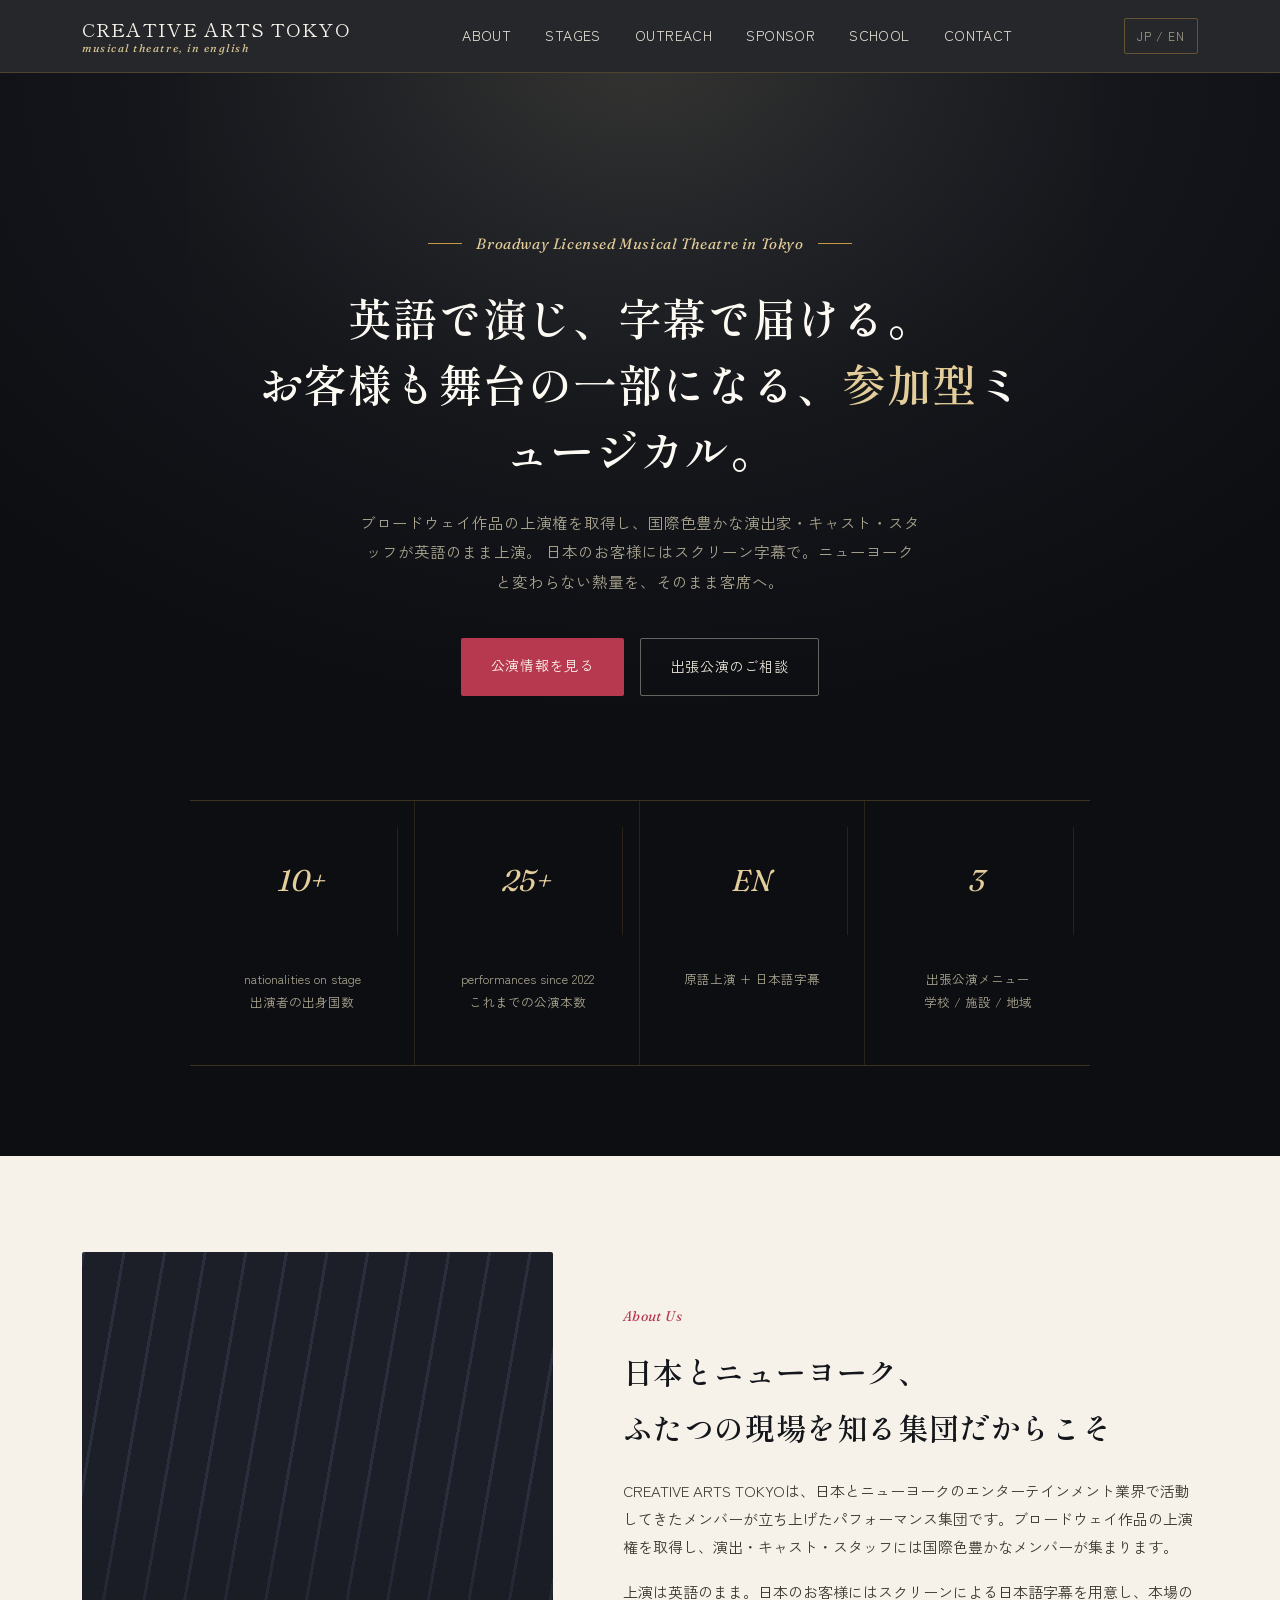
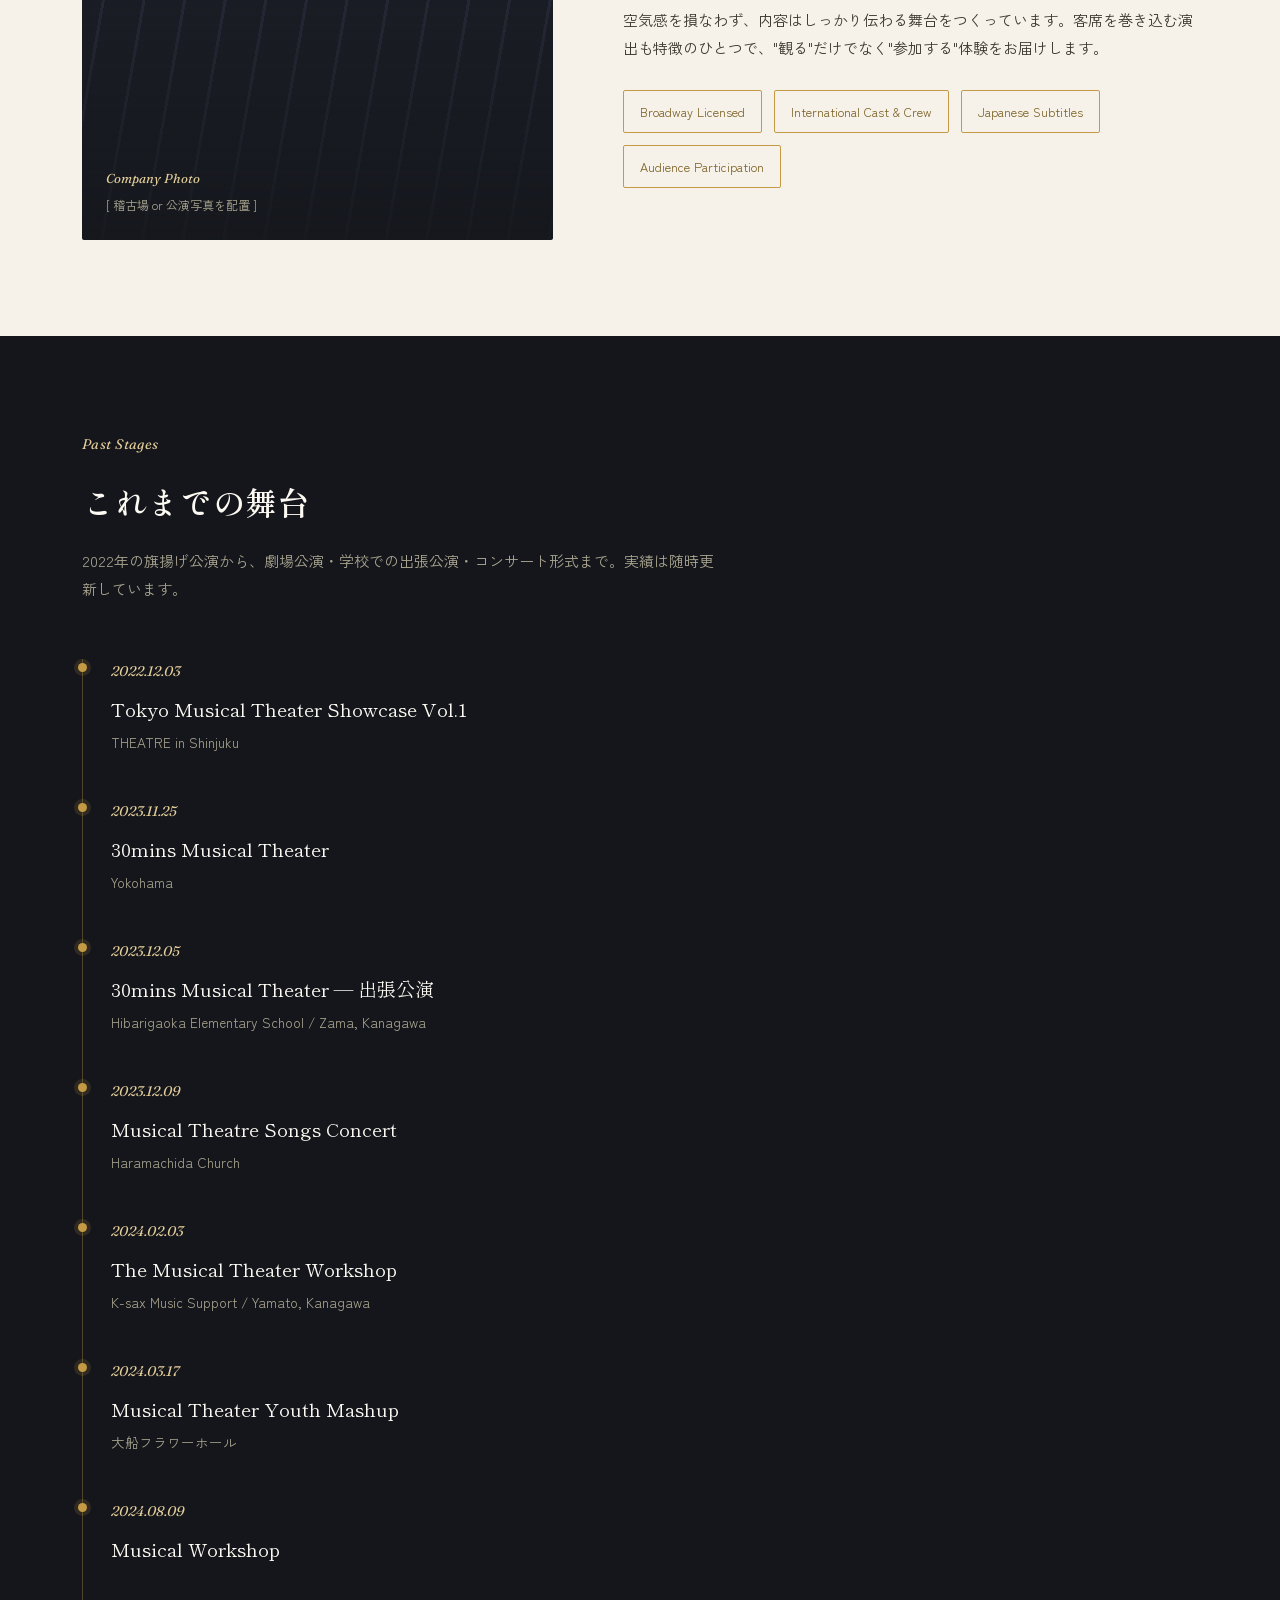
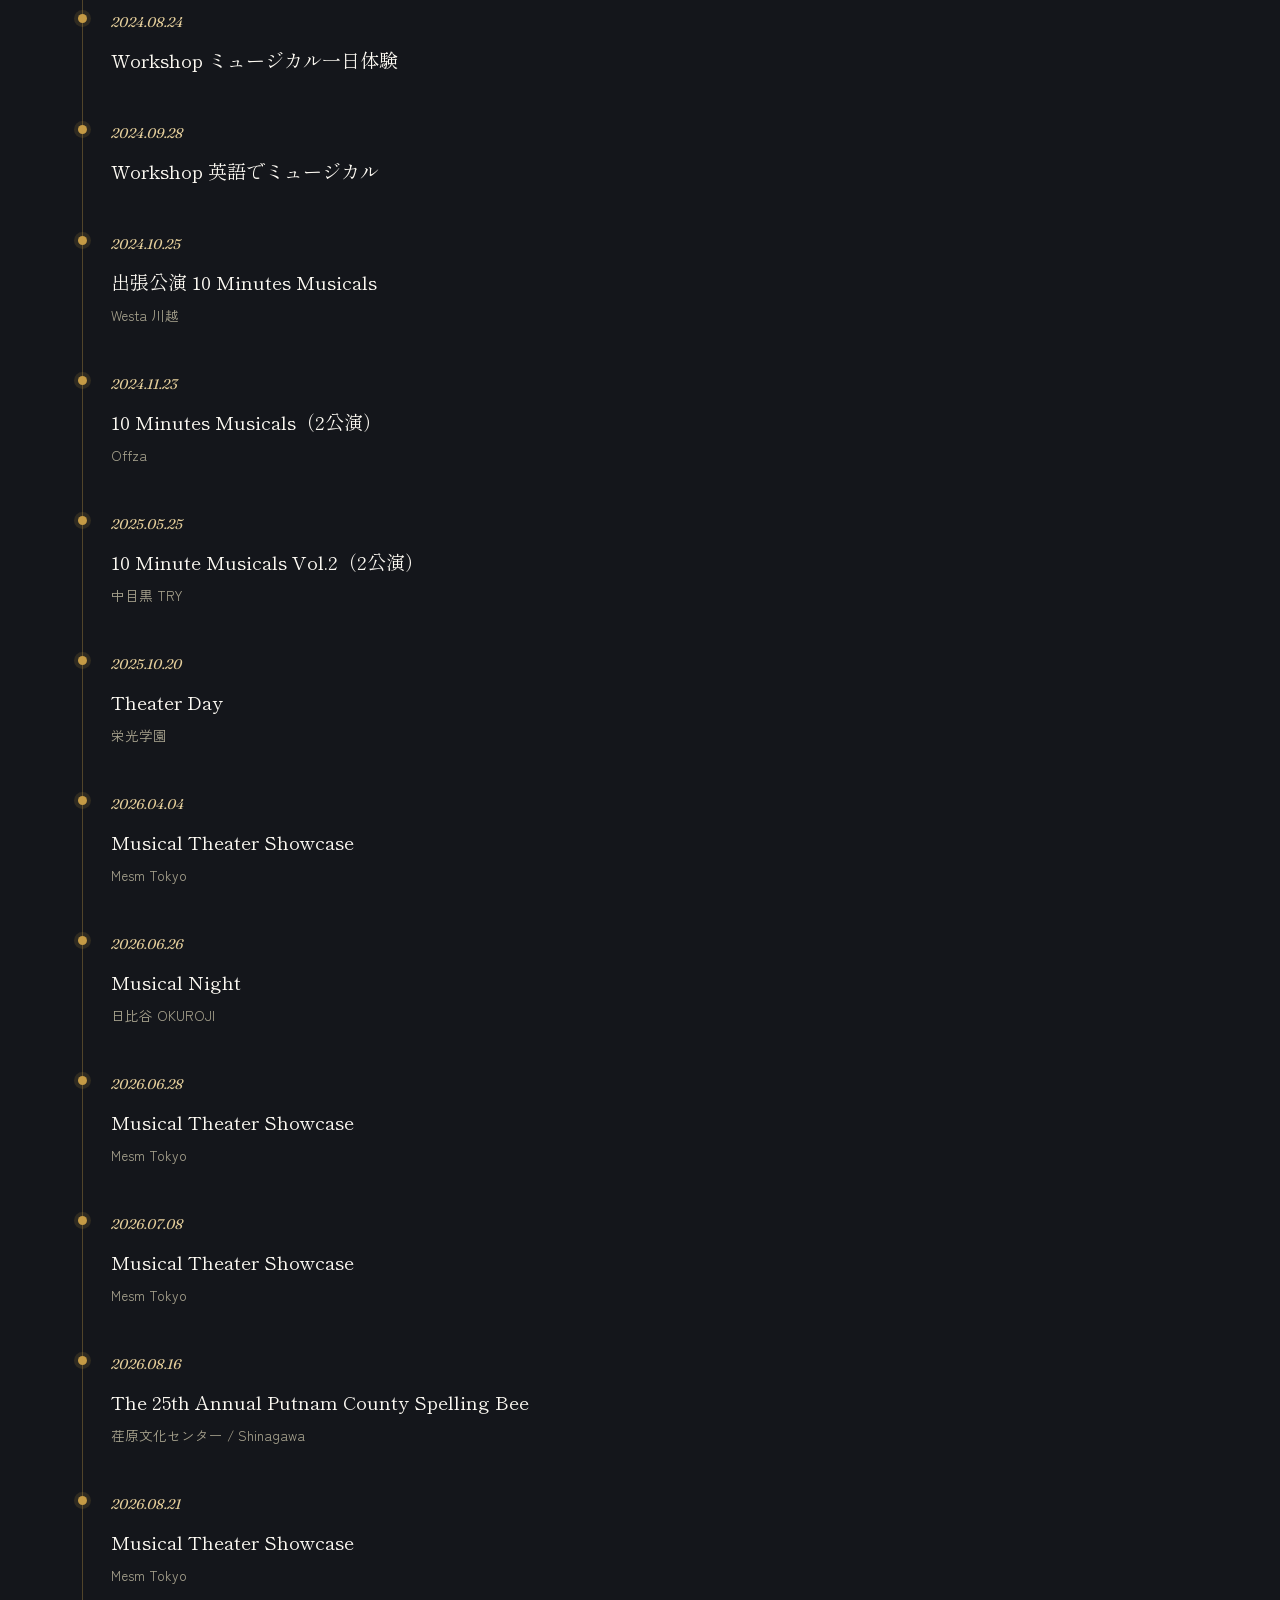
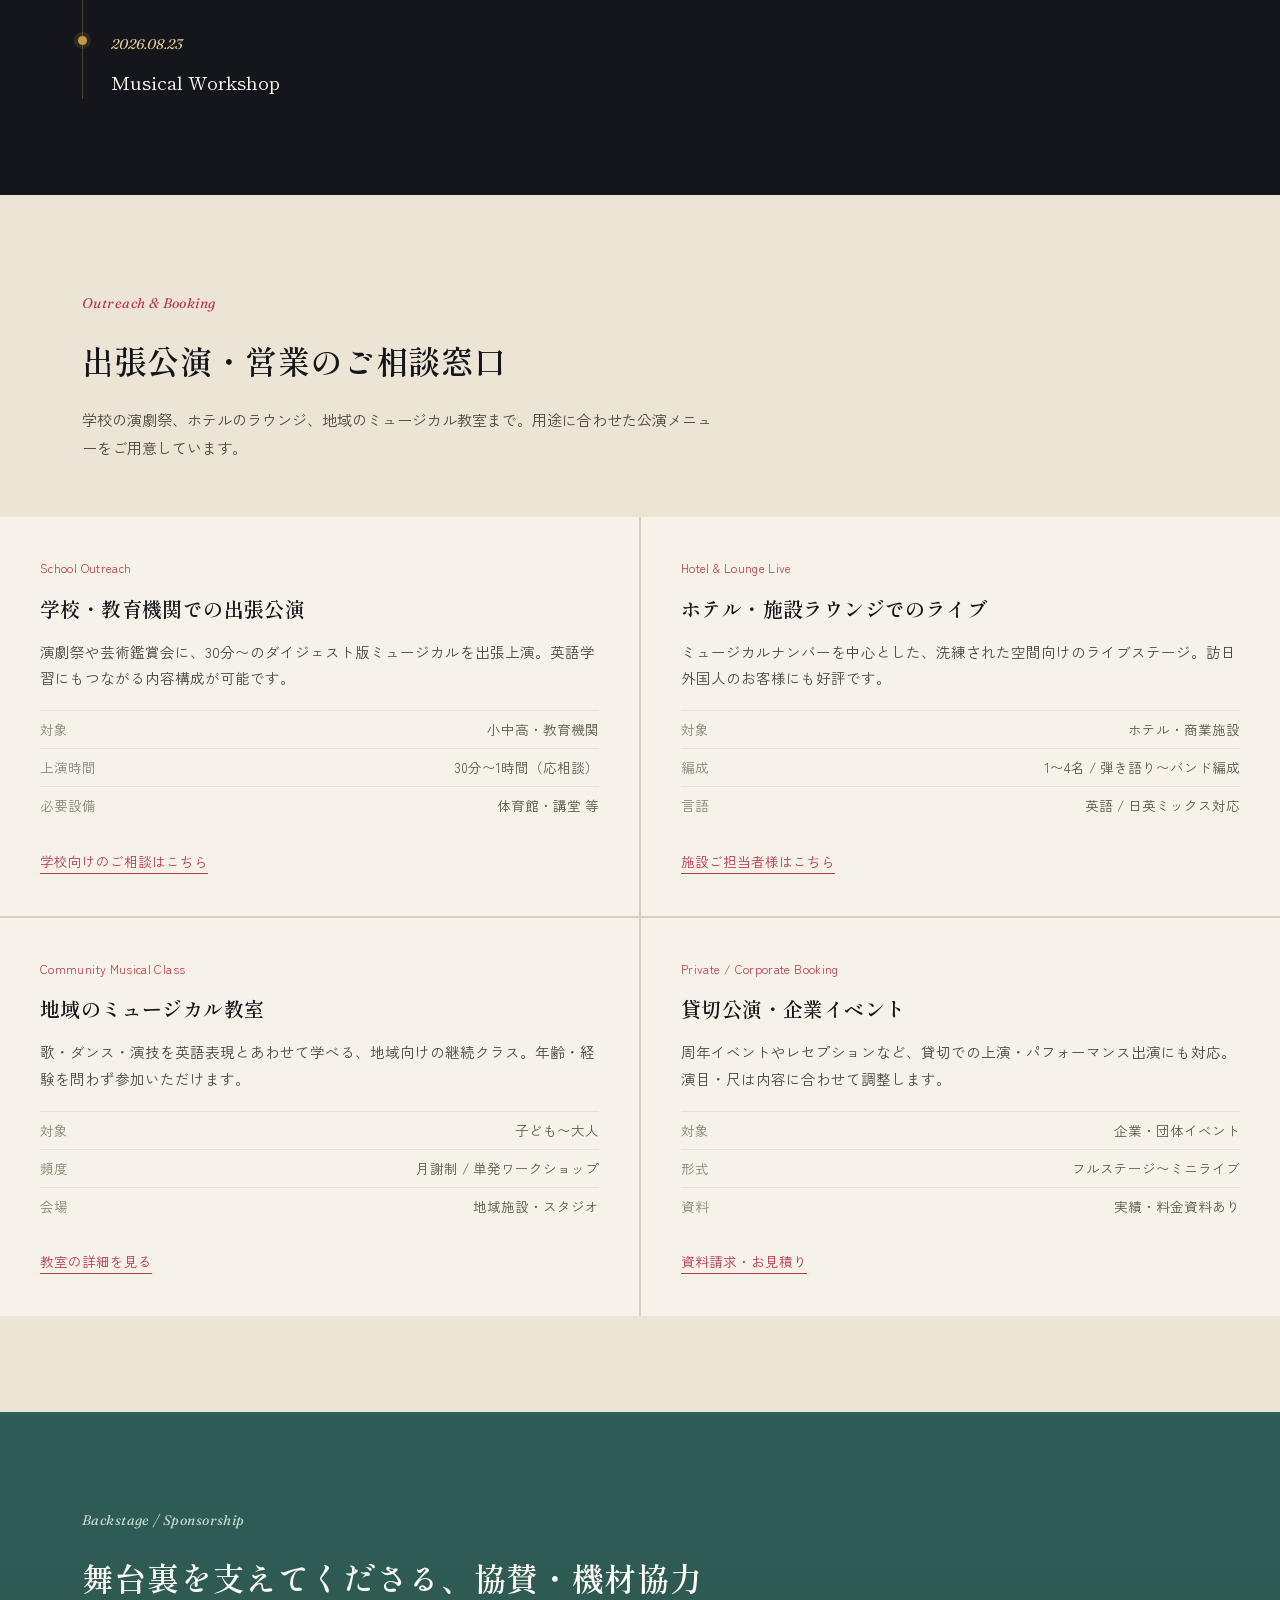
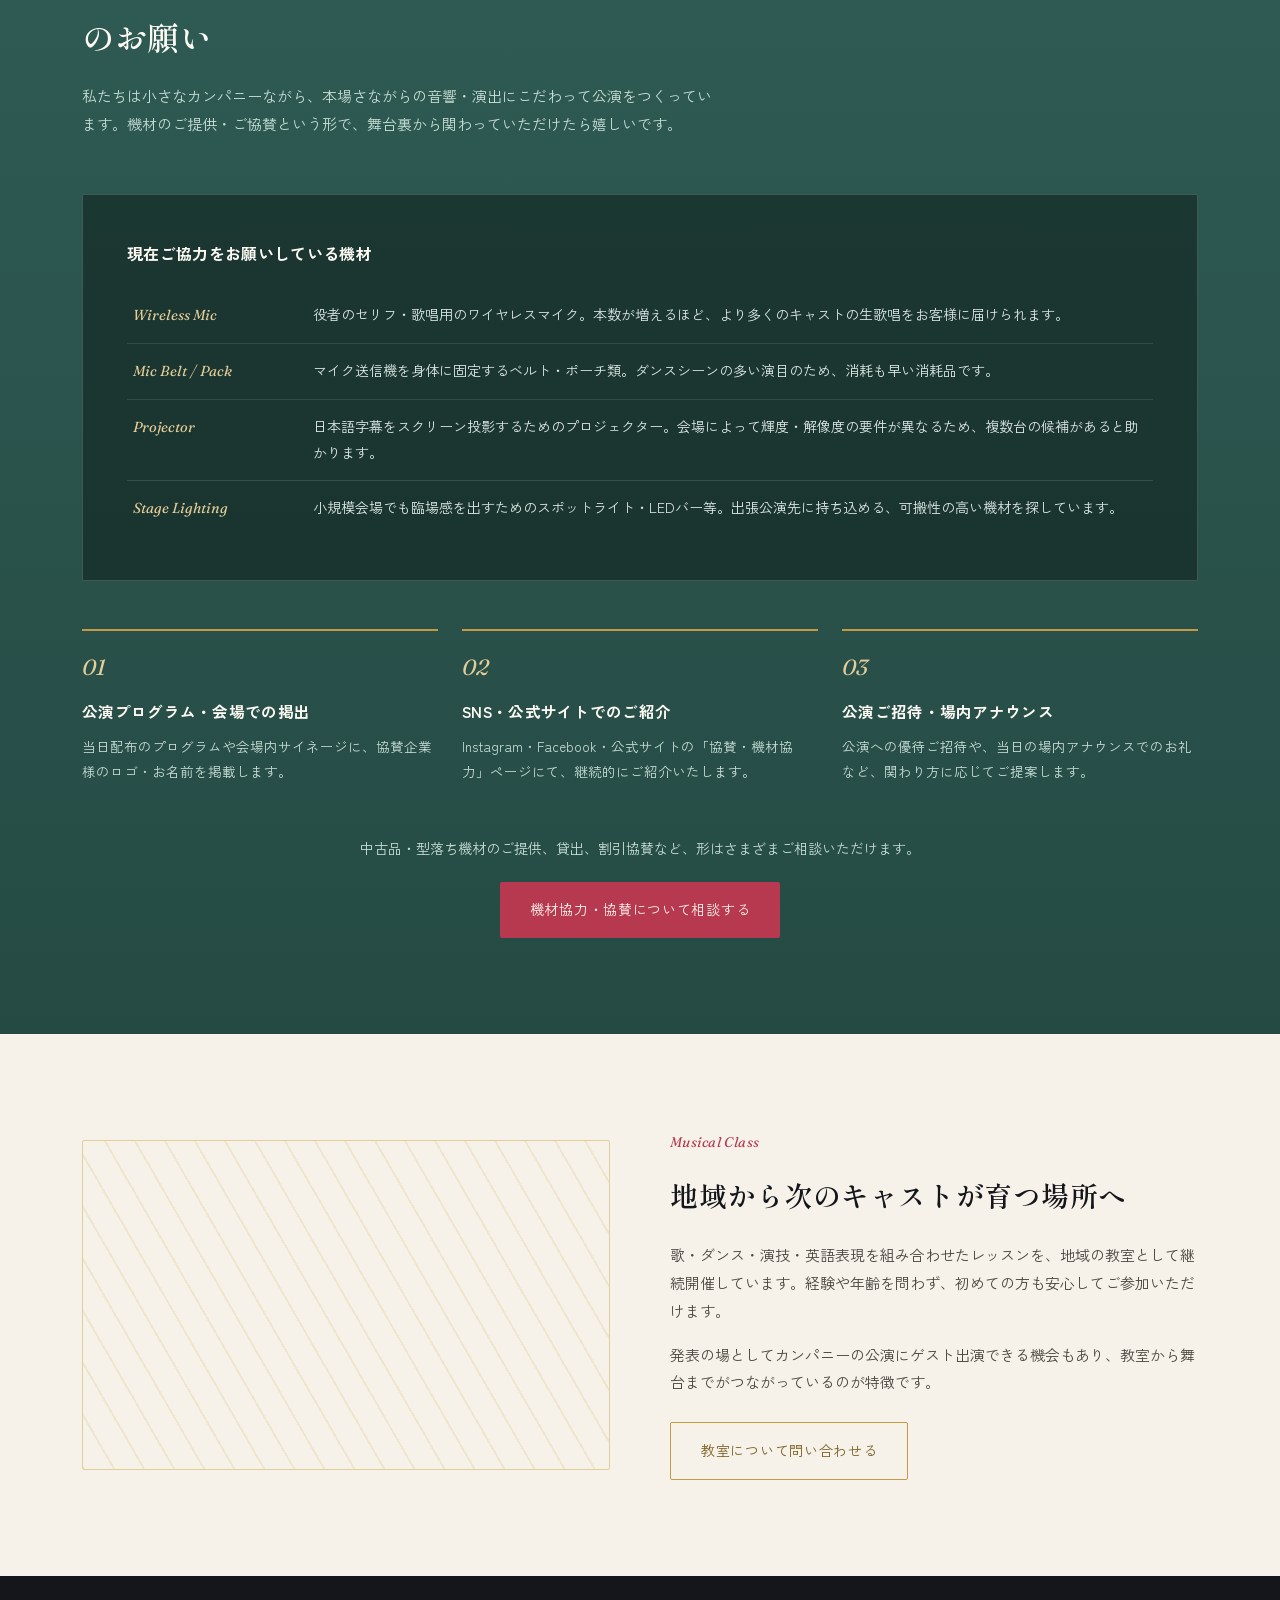
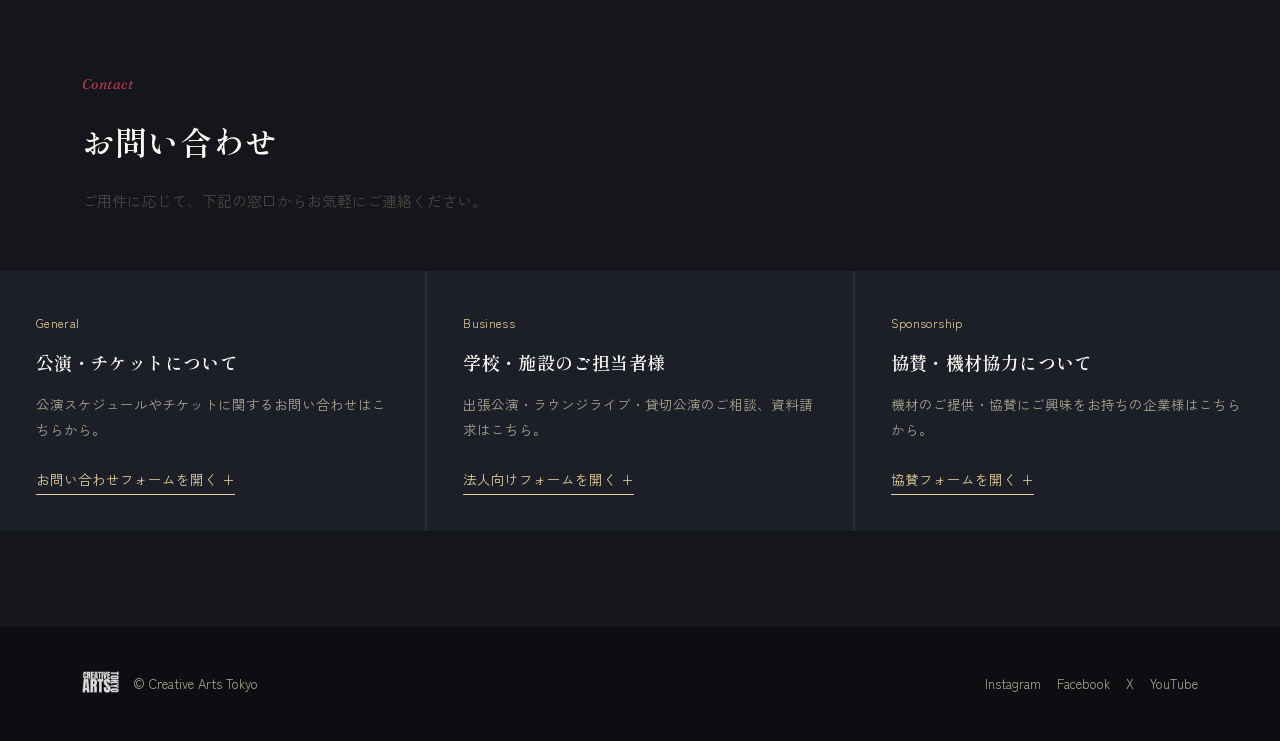
==== index.html @ d494d661 "Update index.html" ====
<!DOCTYPE html>
<html lang="ja">
<head>
<meta charset="UTF-8">
<meta name="viewport" content="width=device-width, initial-scale=1.0">
<title>CREATIVE ARTS TOKYO | クリエイティブ・アーツ・トーキョー</title>
<meta name="description" content="ブロードウェイ作品のライセンスを取得し、英語上演・日本語字幕でお届けする国際色豊かなミュージカルシアターカンパニー。出張公演・出張レッスン・協賛のご相談も承っています。">
<link rel="preconnect" href="https://fonts.googleapis.com">
<link href="https://fonts.googleapis.com/css2?family=Shippori+Mincho:wght@400;500;600;800&family=Zen+Kaku+Gothic+New:wght@400;500;700;900&family=Fraunces:ital,wght@0,400;0,600;1,500&display=swap" rel="stylesheet">
<link rel="stylesheet" href="style.css">
</head>
<body>

<header class="site">
  <div class="nav-inner">
    <div class="logo">CREATIVE ARTS TOKYO<span>musical theatre, in english</span></div>
    <nav class="links">
      <a href="#about">ABOUT</a>
      <a href="#archive">STAGES</a>
      <a href="#outreach">OUTREACH</a>
      <a href="#sponsor">SPONSOR</a>
      <a href="#school">SCHOOL</a>
      <a href="#contact">CONTACT</a>
    </nav>
    <div class="lang-toggle">JP / EN</div>
    <button class="nav-toggle" id="navToggle" aria-label="メニュー" aria-expanded="false">
      <span></span><span></span><span></span>
    </button>
  </div>
</header>

<section class="hero">
  <svg class="spot" viewBox="0 0 900 900" aria-hidden="true">
    <defs>
      <radialGradient id="g1" cx="50%" cy="0%" r="75%">
        <stop offset="0%" stop-color="#4a4324" stop-opacity="0.55"/>
        <stop offset="45%" stop-color="#2a2818" stop-opacity="0.25"/>
        <stop offset="100%" stop-color="#14161b" stop-opacity="0"/>
      </radialGradient>
    </defs>
    <rect width="900" height="900" fill="url(#g1)"/>
  </svg>

  <div class="hero-inner">
    <div class="eyebrow-line">Broadway Licensed Musical Theatre in Tokyo</div>
    <h1>英語で演じ、字幕で届ける。<br>お客様も舞台の一部になる、<em>参加型</em>ミュージカル。</h1>
    <p class="hero-sub">
      ブロードウェイ作品の上演権を取得し、国際色豊かな演出家・キャスト・スタッフが英語のまま上演。
      日本のお客様にはスクリーン字幕で。ニューヨークと変わらない熱量を、そのまま客席へ。
    </p>
    <div class="hero-ctas">
      <a class="btn btn-primary" href="#archive">公演情報を見る</a>
      <a class="btn btn-ghost" href="#outreach">出張公演のご相談</a>
    </div>
  </div>

  <div class="stat-strip">
    <div><div class="stat-num">10+</div><div class="stat-label">nationalities on stage<br>出演者の出身国数</div></div>
    <div><div class="stat-num">25+</div><div class="stat-label">performances since 2022<br>これまでの公演本数</div></div>
    <div><div class="stat-num">EN</div><div class="stat-label">原語上演 + 日本語字幕</div></div>
    <div><div class="stat-num">3</div><div class="stat-label">出張公演メニュー<br>学校 / 施設 / 地域</div></div>
  </div>
</section>

<section class="about" id="about">
  <div class="wrap about-grid">
    <div class="about-visual">
      <div class="cap">Company Photo<small>[ 稽古場 or 公演写真を配置 ]</small></div>
    </div>
    <div class="about-text">
      <span class="kicker">About Us</span>
      <h2 style="font-size:30px; margin-bottom:22px;">日本とニューヨーク、<br>ふたつの現場を知る集団だからこそ</h2>
      <p>CREATIVE ARTS TOKYOは、日本とニューヨークのエンターテインメント業界で活動してきたメンバーが立ち上げたパフォーマンス集団です。ブロードウェイ作品の上演権を取得し、演出・キャスト・スタッフには国際色豊かなメンバーが集まります。</p>
      <p>上演は英語のまま。日本のお客様にはスクリーンによる日本語字幕を用意し、本場の空気感を損なわず、内容はしっかり伝わる舞台をつくっています。客席を巻き込む演出も特徴のひとつで、"観る"だけでなく"参加する"体験をお届けします。</p>
      <div class="about-badges">
        <span class="badge">Broadway Licensed</span>
        <span class="badge">International Cast & Crew</span>
        <span class="badge">Japanese Subtitles</span>
        <span class="badge">Audience Participation</span>
      </div>
    </div>
  </div>
</section>

<section class="archive" id="archive">
  <div class="wrap">
    <div class="sec-head">
      <span class="kicker">Past Stages</span>
      <h2>これまでの舞台</h2>
      <p>2022年の旗揚げ公演から、劇場公演・学校での出張公演・コンサート形式まで。実績は随時更新しています。</p>
    </div>
    <div class="timeline">
      <div class="t-item">
        <div class="t-date">2022.12.03</div>
        <div class="t-title">Tokyo Musical Theater Showcase Vol.1</div>
        <div class="t-venue">THEATRE in Shinjuku</div>
      </div>
      <div class="t-item">
        <div class="t-date">2023.11.25</div>
        <div class="t-title">30mins Musical Theater</div>
        <div class="t-venue">Yokohama</div>
      </div>
      <div class="t-item">
        <div class="t-date">2023.12.05</div>
        <div class="t-title">30mins Musical Theater — 出張公演</div>
        <div class="t-venue">Hibarigaoka Elementary School / Zama, Kanagawa</div>
      </div>
      <div class="t-item">
        <div class="t-date">2023.12.09</div>
        <div class="t-title">Musical Theatre Songs Concert</div>
        <div class="t-venue">Haramachida Church</div>
      </div>
      <div class="t-item">
        <div class="t-date">2024.02.03</div>
        <div class="t-title">The Musical Theater Workshop</div>
        <div class="t-venue">K-sax Music Support / Yamato, Kanagawa</div>
      </div>
      <div class="t-item">
        <div class="t-date">2024.03.17</div>
        <div class="t-title">Musical Theater Youth Mashup</div>
        <div class="t-venue">大船フラワーホール</div>
      </div>
      <div class="t-item">
        <div class="t-date">2024.08.09</div>
        <div class="t-title">Musical Workshop</div>
      </div>
      <div class="t-item">
        <div class="t-date">2024.08.24</div>
        <div class="t-title">Workshop ミュージカル一日体験</div>
      </div>
      <div class="t-item">
        <div class="t-date">2024.09.28</div>
        <div class="t-title">Workshop 英語でミュージカル</div>
      </div>
      <div class="t-item">
        <div class="t-date">2024.10.25</div>
        <div class="t-title">出張公演 10 Minutes Musicals</div>
        <div class="t-venue">Westa 川越</div>
      </div>
      <div class="t-item">
        <div class="t-date">2024.11.23</div>
        <div class="t-title">10 Minutes Musicals（2公演）</div>
        <div class="t-venue">Offza</div>
      </div>
      <div class="t-item">
        <div class="t-date">2025.05.25</div>
        <div class="t-title">10 Minute Musicals Vol.2（2公演）</div>
        <div class="t-venue">中目黒 TRY</div>
      </div>
      <div class="t-item">
        <div class="t-date">2025.10.20</div>
        <div class="t-title">Theater Day</div>
        <div class="t-venue">栄光学園</div>
      </div>
      <div class="t-item">
        <div class="t-date">2026.04.04</div>
        <div class="t-title">Musical Theater Showcase</div>
        <div class="t-venue">Mesm Tokyo</div>
      </div>
      <div class="t-item">
        <div class="t-date">2026.06.26</div>
        <div class="t-title">Musical Night</div>
        <div class="t-venue">日比谷 OKUROJI</div>
      </div>
      <div class="t-item">
        <div class="t-date">2026.06.28</div>
        <div class="t-title">Musical Theater Showcase</div>
        <div class="t-venue">Mesm Tokyo</div>
      </div>
      <div class="t-item">
        <div class="t-date">2026.07.08</div>
        <div class="t-title">Musical Theater Showcase</div>
        <div class="t-venue">Mesm Tokyo</div>
      </div>
      <div class="t-item">
        <div class="t-date">2026.08.16</div>
        <div class="t-title">The 25th Annual Putnam County Spelling Bee</div>
        <div class="t-venue">荏原文化センター / Shinagawa</div>
      </div>
      <div class="t-item">
        <div class="t-date">2026.08.21</div>
        <div class="t-title">Musical Theater Showcase</div>
        <div class="t-venue">Mesm Tokyo</div>
      </div>
      <div class="t-item">
        <div class="t-date">2026.08.23</div>
        <div class="t-title">Musical Workshop</div>
      </div>

    </div>
  </div>
</section>

<section class="outreach" id="outreach">
  <div class="wrap">
    <div class="sec-head">
      <span class="kicker">Outreach & Booking</span>
      <h2>出張公演・営業のご相談窓口</h2>
      <p>学校の演劇祭、ホテルのラウンジ、地域のミュージカル教室まで。用途に合わせた公演メニューをご用意しています。</p>
    </div>
  </div>
  <div class="service-grid">
    <div class="service-card">
      <span class="tag">School Outreach</span>
      <h3>学校・教育機関での出張公演</h3>
      <p>演劇祭や芸術鑑賞会に、30分〜のダイジェスト版ミュージカルを出張上演。英語学習にもつながる内容構成が可能です。</p>
      <ul class="service-meta">
        <li><span>対象</span><span>小中高・教育機関</span></li>
        <li><span>上演時間</span><span>30分〜1時間（応相談）</span></li>
        <li><span>必要設備</span><span>体育館・講堂 等</span></li>
      </ul>
      <a class="service-link" href="#contact">学校向けのご相談はこちら</a>
    </div>
    <div class="service-card">
      <span class="tag">Hotel & Lounge Live</span>
      <h3>ホテル・施設ラウンジでのライブ</h3>
      <p>ミュージカルナンバーを中心とした、洗練された空間向けのライブステージ。訪日外国人のお客様にも好評です。</p>
      <ul class="service-meta">
        <li><span>対象</span><span>ホテル・商業施設</span></li>
        <li><span>編成</span><span>1〜4名 / 弾き語り〜バンド編成</span></li>
        <li><span>言語</span><span>英語 / 日英ミックス対応</span></li>
      </ul>
      <a class="service-link" href="#contact">施設ご担当者様はこちら</a>
    </div>
    <div class="service-card">
      <span class="tag">Community Musical Class</span>
      <h3>地域のミュージカル教室</h3>
      <p>歌・ダンス・演技を英語表現とあわせて学べる、地域向けの継続クラス。年齢・経験を問わず参加いただけます。</p>
      <ul class="service-meta">
        <li><span>対象</span><span>子ども〜大人</span></li>
        <li><span>頻度</span><span>月謝制 / 単発ワークショップ</span></li>
        <li><span>会場</span><span>地域施設・スタジオ</span></li>
      </ul>
      <a class="service-link" href="#school">教室の詳細を見る</a>
    </div>
    <div class="service-card">
      <span class="tag">Private / Corporate Booking</span>
      <h3>貸切公演・企業イベント</h3>
      <p>周年イベントやレセプションなど、貸切での上演・パフォーマンス出演にも対応。演目・尺は内容に合わせて調整します。</p>
      <ul class="service-meta">
        <li><span>対象</span><span>企業・団体イベント</span></li>
        <li><span>形式</span><span>フルステージ〜ミニライブ</span></li>
        <li><span>資料</span><span>実績・料金資料あり</span></li>
      </ul>
      <a class="service-link" href="#contact">資料請求・お見積り</a>
    </div>
  </div>
</section>

<section class="sponsor" id="sponsor">
  <div class="wrap">
    <div class="sec-head">
      <span class="kicker">Backstage / Sponsorship</span>
      <h2>舞台裏を支えてくださる、協賛・機材協力のお願い</h2>
      <p>私たちは小さなカンパニーながら、本場さながらの音響・演出にこだわって公演をつくっています。機材のご提供・ご協賛という形で、舞台裏から関わっていただけたら嬉しいです。</p>
    </div>

    <div class="rider-panel">
      <h3>現在ご協力をお願いしている機材</h3>
      <table class="rider-table">
        <tr>
          <td>Wireless Mic</td>
          <td>役者のセリフ・歌唱用のワイヤレスマイク。本数が増えるほど、より多くのキャストの生歌唱をお客様に届けられます。</td>
        </tr>
        <tr>
          <td>Mic Belt / Pack</td>
          <td>マイク送信機を身体に固定するベルト・ポーチ類。ダンスシーンの多い演目のため、消耗も早い消耗品です。</td>
        </tr>
        <tr>
          <td>Projector</td>
          <td>日本語字幕をスクリーン投影するためのプロジェクター。会場によって輝度・解像度の要件が異なるため、複数台の候補があると助かります。</td>
        </tr>
        <tr>
          <td>Stage Lighting</td>
          <td>小規模会場でも臨場感を出すためのスポットライト・LEDバー等。出張公演先に持ち込める、可搬性の高い機材を探しています。</td>
        </tr>
      </table>
    </div>

    <div class="give-grid">
      <div class="give-card">
        <div class="num">01</div>
        <h4>公演プログラム・会場での掲出</h4>
        <p>当日配布のプログラムや会場内サイネージに、協賛企業様のロゴ・お名前を掲載します。</p>
      </div>
      <div class="give-card">
        <div class="num">02</div>
        <h4>SNS・公式サイトでのご紹介</h4>
        <p>Instagram・Facebook・公式サイトの「協賛・機材協力」ページにて、継続的にご紹介いたします。</p>
      </div>
      <div class="give-card">
        <div class="num">03</div>
        <h4>公演ご招待・場内アナウンス</h4>
        <p>公演への優待ご招待や、当日の場内アナウンスでのお礼など、関わり方に応じてご提案します。</p>
      </div>
    </div>

    <div class="sponsor-cta">
      <p>中古品・型落ち機材のご提供、貸出、割引協賛など、形はさまざまご相談いただけます。</p>
      <a class="btn btn-primary" href="#contact">機材協力・協賛について相談する</a>
    </div>
  </div>
</section>

<section class="school" id="school">
  <div class="wrap school-grid">
    <div class="school-visual"></div>
    <div>
      <span class="kicker">Musical Class</span>
      <h2 style="font-size:28px; margin-bottom:20px;">地域から次のキャストが育つ場所へ</h2>
      <p style="font-size:15px; color:#4a4740; margin-bottom:16px;">歌・ダンス・演技・英語表現を組み合わせたレッスンを、地域の教室として継続開催しています。経験や年齢を問わず、初めての方も安心してご参加いただけます。</p>
      <p style="font-size:15px; color:#4a4740;">発表の場としてカンパニーの公演にゲスト出演できる機会もあり、教室から舞台までがつながっているのが特徴です。</p>
      <div style="margin-top:26px;"><a class="btn btn-ghost" style="border-color:#c49a45; color:#7a5f22;" href="#contact">教室について問い合わせる</a></div>
    </div>
  </div>
</section>

<section class="contact" id="contact">
  <div class="wrap">
    <div class="sec-head">
      <span class="kicker">Contact</span>
      <h2>お問い合わせ</h2>
      <p>ご用件に応じて、下記の窓口からお気軽にご連絡ください。</p>
    </div>
  </div>
  <div class="contact-grid">
    <div class="contact-card">
      <span class="tag">General</span>
      <h3>公演・チケットについて</h3>
      <p>公演スケジュールやチケットに関するお問い合わせはこちらから。</p>
      <details class="inquiry">
        <summary>お問い合わせフォームを開く</summary>
        <form class="inquiry-form" data-form="general" action="https://formspree.io/f/YOUR_FORM_ID" method="POST">
          <input type="hidden" name="_subject" value="【一般】公演・チケットについてのお問い合わせ">
          <input type="hidden" name="category" value="一般のお客様（公演・チケット）">
          <label>お名前<span class="req">必須</span><input type="text" name="name" required></label>
          <label>メールアドレス<span class="req">必須</span><input type="email" name="email" required></label>
          <label>お問い合わせ内容<span class="req">必須</span><textarea name="message" rows="4" required placeholder="ご希望の公演日・お問い合わせ内容など"></textarea></label>
          <button type="submit" class="btn btn-primary form-submit">送信する</button>
          <p class="form-status" role="status" aria-live="polite"></p>
        </form>
      </details>
    </div>
    <div class="contact-card">
      <span class="tag">Business</span>
      <h3>学校・施設のご担当者様</h3>
      <p>出張公演・ラウンジライブ・貸切公演のご相談、資料請求はこちら。</p>
      <details class="inquiry">
        <summary>法人向けフォームを開く</summary>
        <form class="inquiry-form" data-form="business" action="https://formspree.io/f/YOUR_FORM_ID" method="POST">
          <input type="hidden" name="_subject" value="【法人】出張公演・貸切公演のご相談">
          <input type="hidden" name="category" value="学校・施設のご担当者様（出張公演・貸切）">
          <label>ご担当者名<span class="req">必須</span><input type="text" name="name" required></label>
          <label>学校名・施設名<span class="opt">任意</span><input type="text" name="organization"></label>
          <label>メールアドレス<span class="req">必須</span><input type="email" name="email" required></label>
          <label>電話番号<span class="opt">任意</span><input type="tel" name="phone"></label>
          <label>ご相談内容<span class="req">必須</span><textarea name="message" rows="4" required placeholder="出張公演の希望日・場所・人数規模など"></textarea></label>
          <button type="submit" class="btn btn-primary form-submit">送信する</button>
          <p class="form-status" role="status" aria-live="polite"></p>
        </form>
      </details>
    </div>
    <div class="contact-card">
      <span class="tag">Sponsorship</span>
      <h3>協賛・機材協力について</h3>
      <p>機材のご提供・協賛にご興味をお持ちの企業様はこちらから。</p>
      <details class="inquiry">
        <summary>協賛フォームを開く</summary>
        <form class="inquiry-form" data-form="sponsor" action="https://formspree.io/f/YOUR_FORM_ID" method="POST">
          <input type="hidden" name="_subject" value="【協賛】機材協力・協賛のご相談">
          <input type="hidden" name="category" value="協賛・機材協力について">
          <label>ご担当者名<span class="req">必須</span><input type="text" name="name" required></label>
          <label>企業名・団体名<span class="opt">任意</span><input type="text" name="organization"></label>
          <label>メールアドレス<span class="req">必須</span><input type="email" name="email" required></label>
          <label>ご協力内容<span class="req">必須</span><textarea name="message" rows="4" required placeholder="ご提供いただける機材・協賛の形など"></textarea></label>
          <button type="submit" class="btn btn-primary form-submit">送信する</button>
          <p class="form-status" role="status" aria-live="polite"></p>
        </form>
      </details>
    </div>
  </div>
</section>

<footer>
  <div class="wrap footer-inner">
    <div style="display:flex; align-items:center; gap:14px;">
      <img class="foot-logo" src="logo.png" alt="Creative Arts Tokyo">
      <span>© Creative Arts Tokyo</span>
    </div>
    <div class="foot-social">
      <a href="https://www.instagram.com/creative.arts.tokyo/" target="_blank" rel="noopener">Instagram</a>
      <a href="https://www.facebook.com/creativeartstky" target="_blank" rel="noopener">Facebook</a>
      <a href="https://x.com/CreativeArtsTYO" target="_blank" rel="noopener">X</a>
      <a href="https://www.youtube.com/@CreativeArtsTYO" target="_blank" rel="noopener">YouTube</a>
    </div>
  </div>
</footer>

<script src="script.js" defer></script>
</body>
</html>
---- style.css ----
:root{
    --ink:#14161b;
    --ink-2:#1c1f28;
    --ink-3:#242836;
    --paper:#f6f2ea;
    --paper-2:#ece5d6;
    --gold:#c49a45;
    --gold-soft:#e3cd9a;
    --crimson:#b6394f;
    --teal:#2f5d55;
    --teal-2:#254a44;
    --ink-text:#e9e4d8;
    --muted:#a9a48f;
    --serif:'Shippori Mincho', serif;
    --sans:'Zen Kaku Gothic New', sans-serif;
    --disp:'Fraunces', serif;
  }
  *{box-sizing:border-box;}
  html{scroll-behavior:smooth;}
  body{
    margin:0;
    font-family:var(--sans);
    background:var(--paper);
    color:var(--ink);
    line-height:1.85;
    font-size:16px;
  }
  h1,h2,h3,h4{font-family:var(--serif); margin:0; font-weight:600; letter-spacing:.02em;}
  p{margin:0;}
  a{color:inherit; text-decoration:none;}
  img,svg{display:block; max-width:100%;}
  .wrap{max-width:1180px; margin:0 auto; padding:0 32px;}
  @media(max-width:640px){.wrap{padding:0 20px;}}

  /* ---------- NAV ---------- */
  header.site{
    position:sticky; top:0; z-index:50;
    background:rgba(20,22,27,.92);
    backdrop-filter:blur(6px);
    border-bottom:1px solid rgba(196,154,69,.25);
  }
  .nav-inner{
    display:flex; align-items:center; justify-content:space-between;
    padding:18px 32px; max-width:1180px; margin:0 auto;
    position:relative;
  }
  .logo{
    color:var(--paper); font-family:var(--serif); font-size:19px; letter-spacing:.06em;
    display:flex; flex-direction:column; line-height:1.15;
  }
  .logo span{font-family:var(--disp); font-style:italic; font-size:11px; color:var(--gold-soft); letter-spacing:.14em; margin-top:2px;}
  nav.links{display:flex; gap:34px;}
  nav.links a{color:var(--ink-text); font-size:14px; letter-spacing:.03em; padding:4px 0; border-bottom:1px solid transparent; transition:border-color .2s, color .2s;}
  nav.links a:hover{color:var(--gold-soft); border-color:var(--gold);}
  .lang-toggle{color:var(--muted); font-size:12px; letter-spacing:.08em; border:1px solid rgba(196,154,69,.4); padding:6px 12px; border-radius:2px;}
  @media(max-width:900px){ nav.links{display:none;} }

  /* ---------- HERO ---------- */
  .hero{
    position:relative;
    background:radial-gradient(ellipse 70% 60% at 50% 0%, #2a2e3d 0%, var(--ink) 55%, #0d0e12 100%);
    color:var(--ink-text);
    overflow:hidden;
    padding:0 0 90px;
  }
  .spot{position:absolute; top:-120px; left:50%; transform:translateX(-50%); width:900px; height:900px; pointer-events:none;}
  .hero-inner{
    position:relative; z-index:2;
    max-width:840px; margin:0 auto; text-align:center;
    padding:150px 32px 40px;
  }
  .eyebrow-line{
    display:inline-flex; align-items:center; gap:14px; margin-bottom:26px;
    color:var(--gold-soft); font-family:var(--disp); font-style:italic; font-size:15px; letter-spacing:.04em;
  }
  .eyebrow-line::before, .eyebrow-line::after{content:""; width:34px; height:1px; background:var(--gold);}
  .hero h1{
    font-size:44px; line-height:1.5; color:#fdfaf3; font-weight:600;
  }
  .hero h1 em{font-style:normal; color:var(--gold-soft);}
  @media(max-width:640px){.hero h1{font-size:30px;}}
  .hero-sub{
    margin:26px auto 0; max-width:560px; font-size:15.5px; color:var(--muted); line-height:1.9;
  }
  .hero-ctas{display:flex; gap:16px; justify-content:center; margin-top:42px; flex-wrap:wrap;}
  .btn{
    display:inline-block; padding:15px 30px; font-size:14px; letter-spacing:.05em; border-radius:2px;
    transition:transform .2s ease, background .2s ease;
  }
  .btn-primary{background:var(--crimson); color:#fdf3ec;}
  .btn-primary:hover{background:#c94660; transform:translateY(-1px);}
  .btn-ghost{border:1px solid rgba(233,228,216,.4); color:var(--ink-text);}
  .btn-ghost:hover{border-color:var(--gold); color:var(--gold-soft);}

  .stat-strip{
    position:relative; z-index:2; max-width:900px; margin:64px auto 0;
    display:grid; grid-template-columns:repeat(4,1fr); border-top:1px solid rgba(196,154,69,.25); border-bottom:1px solid rgba(196,154,69,.25);
  }
  .stat-strip div{padding:26px 16px; text-align:center; border-right:1px solid rgba(196,154,69,.15);}
  .stat-strip div:last-child{border-right:none;}
  .stat-num{font-family:var(--disp); font-size:30px; color:var(--gold-soft); font-style:italic;}
  .stat-label{font-size:12.5px; color:var(--muted); margin-top:6px;}
  @media(max-width:700px){.stat-strip{grid-template-columns:repeat(2,1fr);} .stat-strip div:nth-child(2){border-right:none;}}

  /* ---------- SECTION GENERIC ---------- */
  section{padding:96px 0;}
  .kicker{
    font-family:var(--disp); font-style:italic; color:var(--crimson); font-size:14px; letter-spacing:.03em; margin-bottom:14px; display:block;
  }
  .sec-head{max-width:640px; margin-bottom:56px;}
  .sec-head h2{font-size:32px; color:var(--ink);}
  .sec-head p{margin-top:16px; color:#4a4740; font-size:15px;}

  /* ---------- ABOUT ---------- */
  .about{background:var(--paper);}
  .about-grid{display:grid; grid-template-columns:0.9fr 1.1fr; gap:70px; align-items:center;}
  @media(max-width:860px){.about-grid{grid-template-columns:1fr; gap:40px;}}
  .about-visual{
    aspect-ratio:4/5; background:
      linear-gradient(180deg, rgba(20,22,27,0) 40%, rgba(20,22,27,.85) 100%),
      repeating-linear-gradient(100deg, #2a2e3d 0 3px, #1c1f28 3px 40px);
    border-radius:2px; position:relative; display:flex; align-items:flex-end; padding:24px;
  }
  .about-visual .cap{color:var(--gold-soft); font-family:var(--disp); font-style:italic; font-size:13px;}
  .about-visual .cap small{display:block; color:var(--muted); font-family:var(--sans); font-style:normal; margin-top:4px; font-size:12px;}
  .about-text p{font-size:15px; color:#3c392f; margin-bottom:18px;}
  .about-badges{display:flex; gap:12px; margin-top:28px; flex-wrap:wrap;}
  .badge{border:1px solid var(--gold); color:#7a5f22; font-size:12.5px; padding:9px 16px; border-radius:2px;}

  /* ---------- ARCHIVE / TIMELINE ---------- */
  .archive{background:var(--ink); color:var(--ink-text);}
  .archive .sec-head h2{color:#fdfaf3;}
  .archive .sec-head p{color:var(--muted);}
  .archive .kicker{color:var(--gold-soft);}
  .timeline{position:relative; padding-left:28px; border-left:1px solid rgba(196,154,69,.35);}
  .t-item{position:relative; padding-bottom:44px;}
  .t-item:last-child{padding-bottom:0;}
  .t-item::before{
    content:""; position:absolute; left:-33px; top:4px; width:9px; height:9px; border-radius:50%;
    background:var(--gold); box-shadow:0 0 0 4px rgba(196,154,69,.15);
  }
  .t-date{font-family:var(--disp); font-style:italic; color:var(--gold-soft); font-size:14px;}
  .t-title{font-family:var(--serif); font-size:19px; margin-top:6px; color:#fdfaf3;}
  .t-venue{color:var(--muted); font-size:13.5px; margin-top:4px;}
  .t-item.next{opacity:.55;}
  .t-item.next .t-title{color:var(--muted); font-style:italic; font-family:var(--sans); font-size:15px;}

  /* ---------- OUTREACH ---------- */
  .outreach{background:var(--paper-2);}
  .service-grid{display:grid; grid-template-columns:repeat(2,1fr); gap:2px; background:rgba(20,22,27,.1);}
  @media(max-width:760px){.service-grid{grid-template-columns:1fr;}}
  .service-card{background:var(--paper); padding:40px; }
  .service-card h3{font-size:20px; margin-bottom:12px;}
  .service-card .tag{font-size:12px; color:var(--crimson); letter-spacing:.03em; margin-bottom:10px; display:block;}
  .service-card p{font-size:14.5px; color:#4a4740; margin-bottom:18px;}
  .service-meta{list-style:none; padding:0; margin:0 0 22px; font-size:13.5px; color:#5a5749;}
  .service-meta li{padding:6px 0; border-top:1px solid rgba(20,22,27,.08); display:flex; justify-content:space-between; gap:12px;}
  .service-meta li span:first-child{color:#8a8574;}
  .service-link{font-size:13.5px; color:var(--crimson); border-bottom:1px solid var(--crimson); padding-bottom:2px;}

  /* ---------- SPONSOR / BACKSTAGE ---------- */
  .sponsor{background:linear-gradient(180deg, var(--teal) 0%, var(--teal-2) 100%); color:#eef4f2;}
  .sponsor .kicker{color:#c7ddd6;}
  .sponsor .sec-head h2{color:#fdfaf3;}
  .sponsor .sec-head p{color:#c7ddd6;}
  .rider-panel{
    background:rgba(15,30,27,.55); border:1px solid rgba(238,244,242,.18); border-radius:2px; padding:44px; margin-bottom:48px;
  }
  .rider-panel h3{font-size:16px; color:#fdfaf3; margin-bottom:20px; font-family:var(--sans); font-weight:700; letter-spacing:.02em;}
  .rider-table{width:100%; border-collapse:collapse; font-size:14px;}
  .rider-table tr{border-bottom:1px solid rgba(238,244,242,.12);}
  .rider-table tr:last-child{border-bottom:none;}
  .rider-table td{padding:14px 6px; vertical-align:top;}
  .rider-table td:first-child{width:180px; color:var(--gold-soft); font-family:var(--disp); font-style:italic; font-size:14.5px;}
  .rider-table td:last-child{color:#dce8e5;}
  .give-grid{display:grid; grid-template-columns:repeat(3,1fr); gap:24px;}
  @media(max-width:760px){.give-grid{grid-template-columns:1fr;}}
  .give-card{border-top:2px solid var(--gold); padding-top:16px;}
  .give-card .num{font-family:var(--disp); font-style:italic; color:var(--gold-soft); font-size:22px;}
  .give-card h4{font-size:15.5px; color:#fdfaf3; margin:10px 0 8px; font-family:var(--sans); font-weight:700;}
  .give-card p{font-size:13.5px; color:#c7ddd6;}
  .sponsor-cta{margin-top:52px; text-align:center;}
  .sponsor-cta p{color:#c7ddd6; font-size:14px; margin-bottom:20px;}

  /* ---------- SCHOOL ---------- */
  .school{background:var(--paper);}
  .school-grid{display:grid; grid-template-columns:1fr 1fr; gap:60px; align-items:center;}
  @media(max-width:860px){.school-grid{grid-template-columns:1fr;}}
  .school-visual{aspect-ratio:16/10; background:repeating-linear-gradient(60deg, #efe6cf 0 2px, #f6f2ea 2px 26px); border:1px solid var(--gold-soft); border-radius:2px;}

  /* ---------- CONTACT ---------- */
  .contact{background:var(--ink); color:var(--ink-text);}
  .contact .sec-head h2{color:#fdfaf3;}
  .contact-grid{display:grid; grid-template-columns:repeat(3,1fr); gap:2px; background:rgba(233,228,216,.1);}
  @media(max-width:860px){.contact-grid{grid-template-columns:1fr;}}
  .contact-card{background:var(--ink-2); padding:36px;}
  .contact-card .tag{color:var(--gold-soft); font-size:12px; letter-spacing:.03em;}
  .contact-card h3{font-size:18px; margin:10px 0 12px; color:#fdfaf3;}
  .contact-card p{font-size:13.5px; color:var(--muted); margin-bottom:22px;}

  /* ---------- FOOTER ---------- */
  footer{background:#0d0e12; color:var(--muted); padding:44px 0; font-size:13px;}
  .footer-inner{display:flex; justify-content:space-between; align-items:center; flex-wrap:wrap; gap:16px;}
  .foot-social{display:flex; gap:16px;}
  .foot-social a{color:var(--muted); transition:color .2s ease;}
  .foot-social a:hover{color:var(--gold-soft);}

  /* ---------- LOGO IMAGE ---------- */
  .logo-mark{height:34px; width:auto; filter:invert(1) brightness(1.15); display:block;}
  .foot-logo{height:26px; width:auto; filter:invert(1) brightness(1.15); opacity:.85;}

/* ---------- MOBILE NAV TOGGLE ---------- */
.nav-toggle{
  display:none; flex-direction:column; justify-content:center; gap:5px;
  width:32px; height:28px; background:none; border:none; cursor:pointer; padding:0;
}
.nav-toggle span{display:block; width:100%; height:2px; background:var(--paper); transition:transform .2s ease, opacity .2s ease;}
.nav-toggle.open span:nth-child(1){transform:translateY(7px) rotate(45deg);}
.nav-toggle.open span:nth-child(2){opacity:0;}
.nav-toggle.open span:nth-child(3){transform:translateY(-7px) rotate(-45deg);}

@media(max-width:900px){
  .nav-toggle{display:flex;}
  nav.links{
    display:flex; flex-direction:column; gap:0;
    position:absolute; top:100%; left:0; right:0;
    background:var(--ink); border-bottom:1px solid rgba(196,154,69,.25);
    max-height:0; overflow:hidden; transition:max-height .25s ease;
  }
  nav.links.open{max-height:400px;}
  nav.links a{padding:16px 32px; border-bottom:1px solid rgba(196,154,69,.12); border-bottom-width:1px;}
  nav.links a:hover{border-color:rgba(196,154,69,.12);}
}

/* ---------- CONTACT FORMS ---------- */
.inquiry{ margin-top:8px; }
.inquiry summary{
  cursor:pointer; list-style:none;
  font-size:13.5px; color:var(--gold-soft); border-bottom:1px solid var(--gold-soft);
  display:inline-block; padding-bottom:2px; user-select:none;
}
.inquiry summary::-webkit-details-marker{ display:none; }
.inquiry summary::after{ content:" +"; }
.inquiry[open] summary::after{ content:" −"; }
.inquiry-form{
  display:flex; flex-direction:column; gap:14px; margin-top:20px;
  padding-top:20px; border-top:1px solid rgba(233,228,216,.15);
}
.inquiry-form label{
  display:flex; flex-direction:column; gap:6px;
  font-size:12.5px; color:var(--muted); letter-spacing:.02em;
}
.inquiry-form .req{ color:var(--crimson); font-size:11px; margin-left:6px; }
.inquiry-form .opt{ color:var(--muted); font-size:11px; margin-left:6px; opacity:.7; }
.inquiry-form input,
.inquiry-form textarea{
  background:rgba(233,228,216,.06);
  border:1px solid rgba(233,228,216,.25);
  border-radius:2px;
  padding:11px 12px;
  font-family:var(--sans);
  font-size:14px;
  color:#fdfaf3;
  resize:vertical;
}
.inquiry-form input:focus,
.inquiry-form textarea:focus{
  outline:none; border-color:var(--gold);
}
.inquiry-form input::placeholder,
.inquiry-form textarea::placeholder{ color:rgba(233,228,216,.35); }
.form-submit{ align-self:flex-start; border:none; cursor:pointer; font-family:var(--sans); }
.form-status{ font-size:13px; min-height:18px; color:var(--gold-soft); }
.form-status.error{ color:#e2828f; }
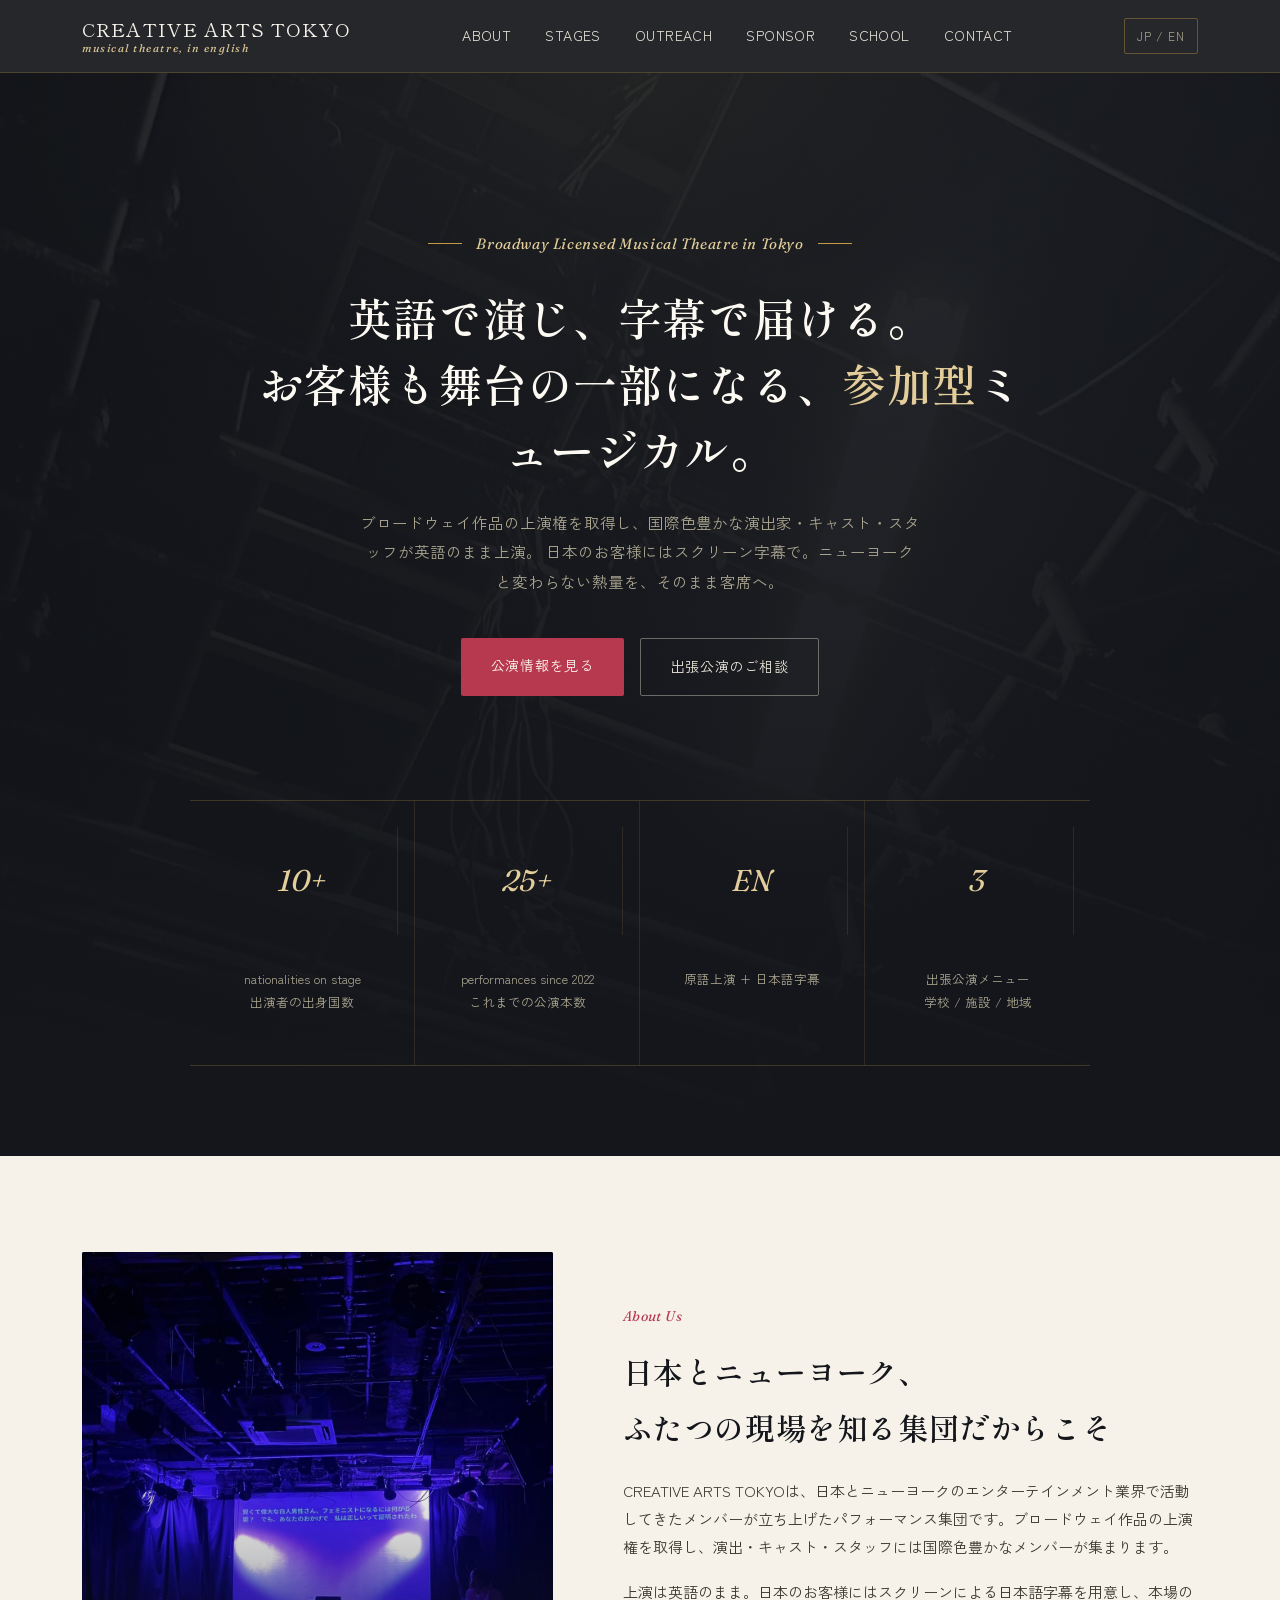
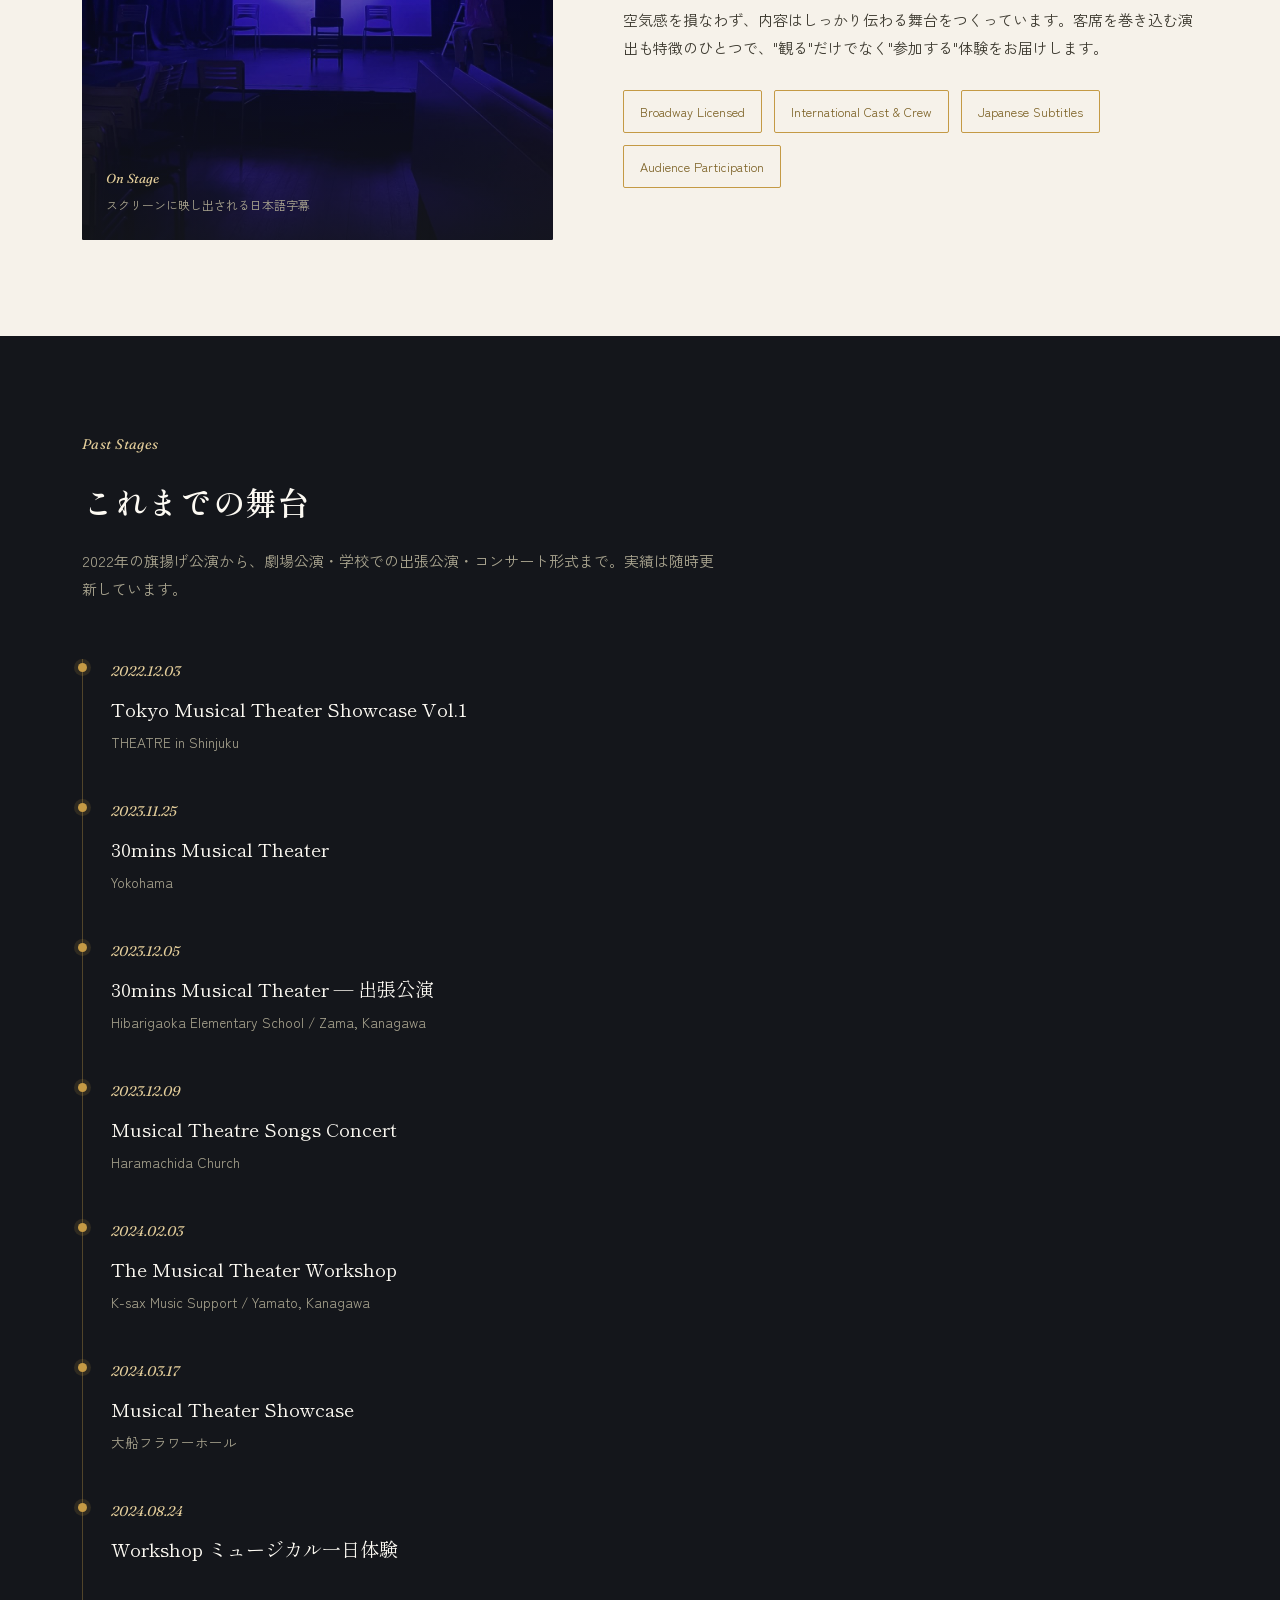
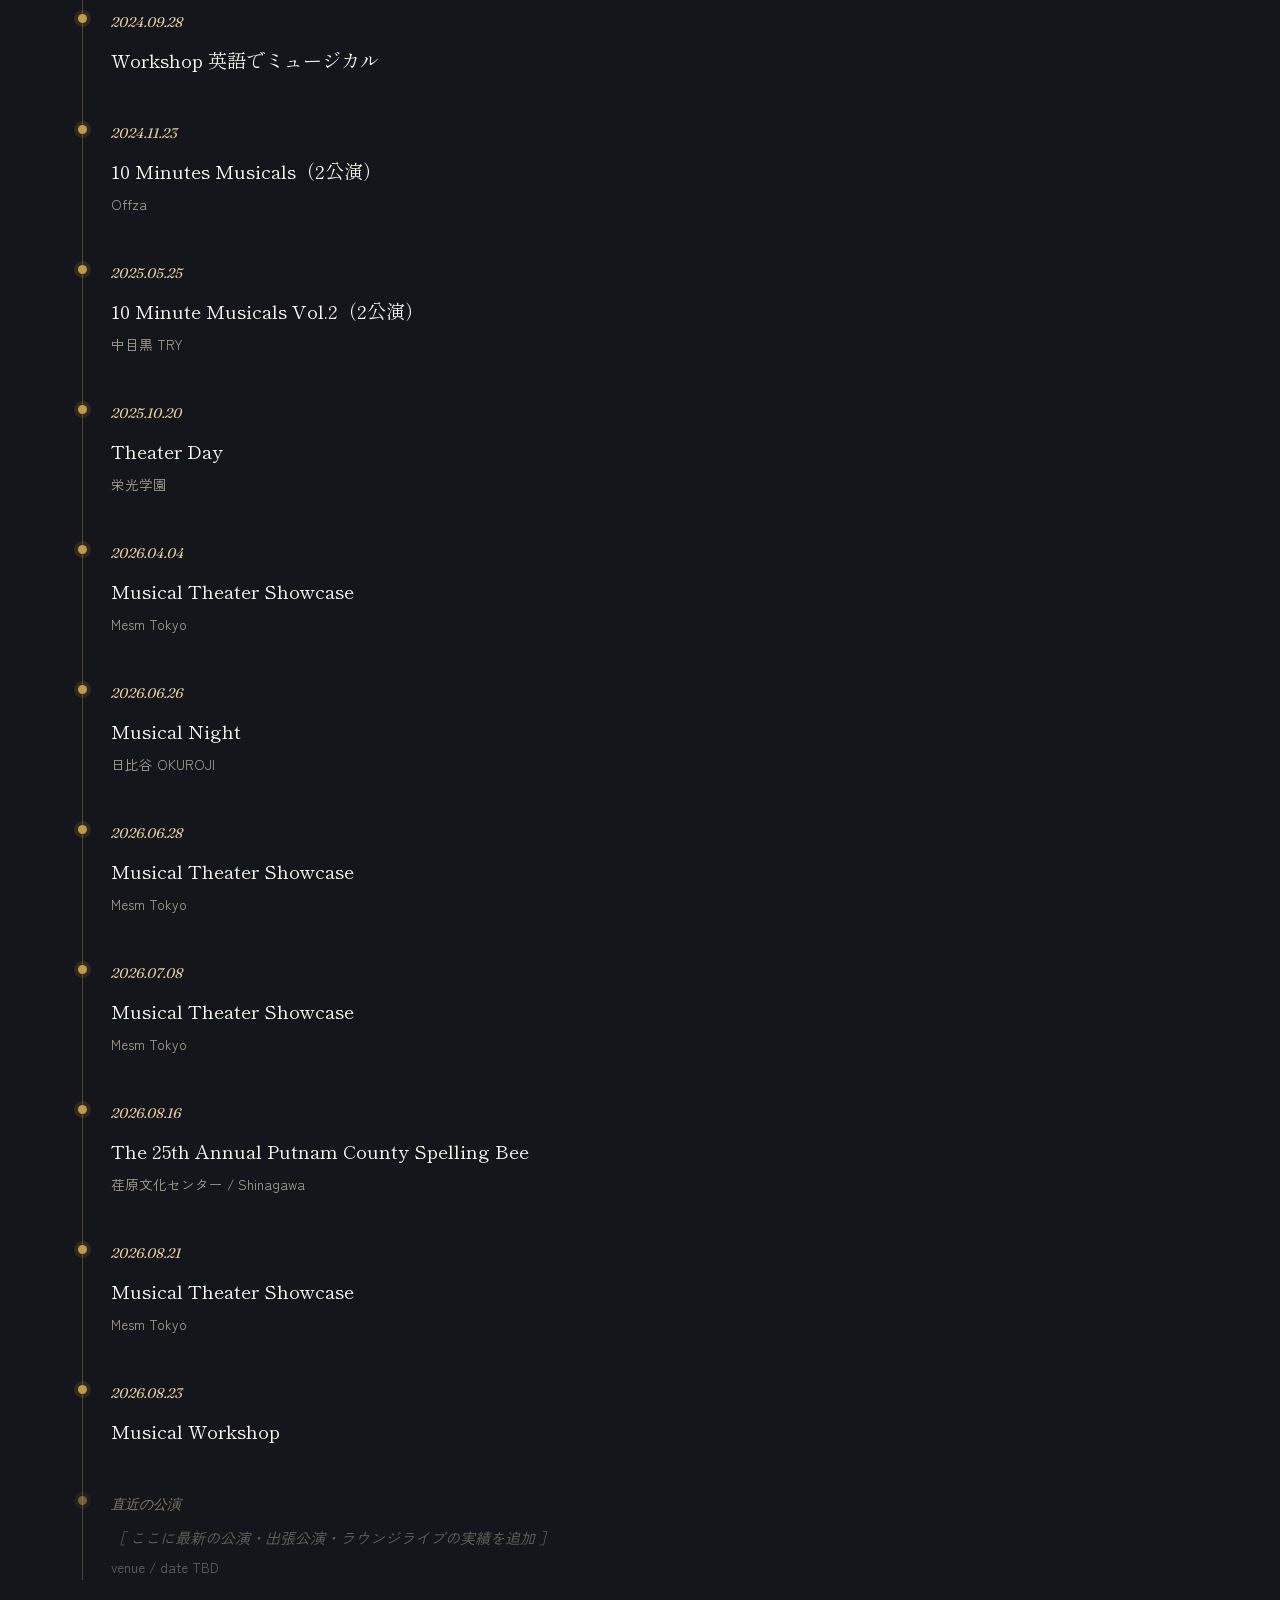
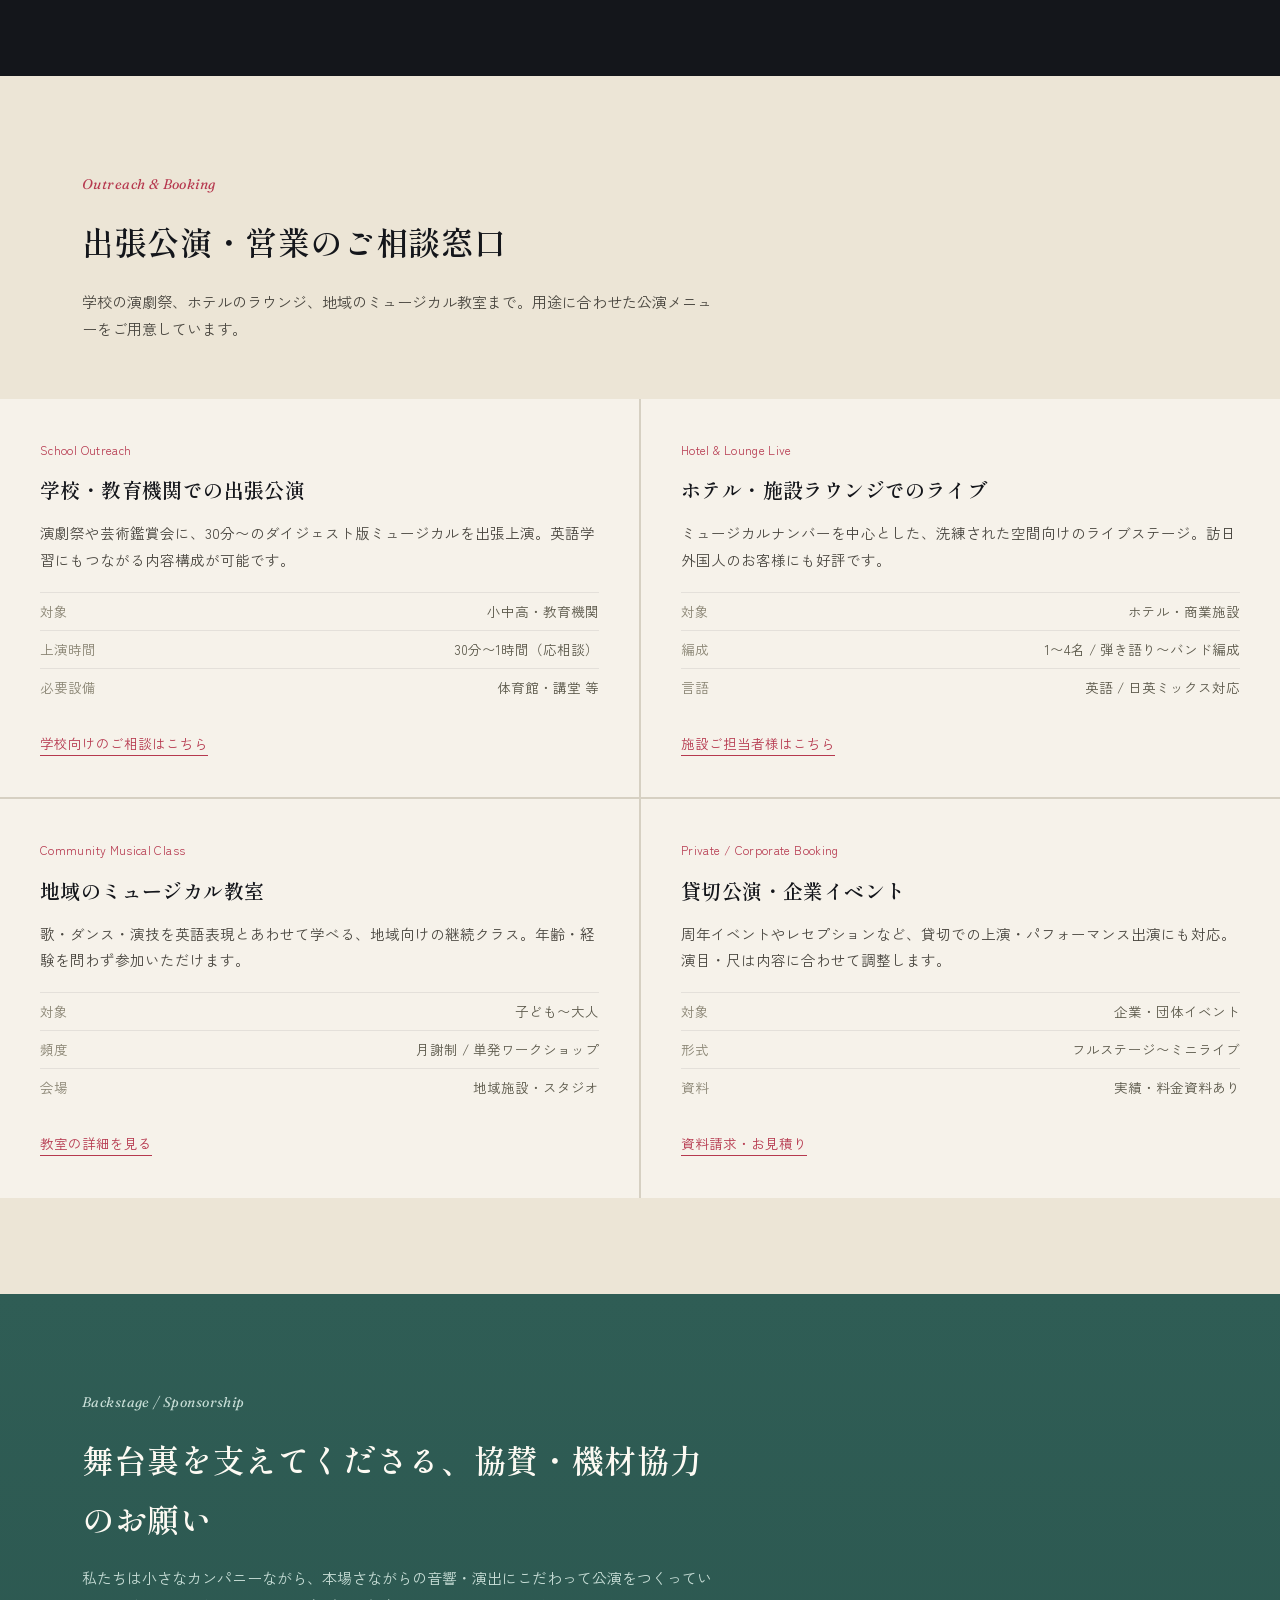
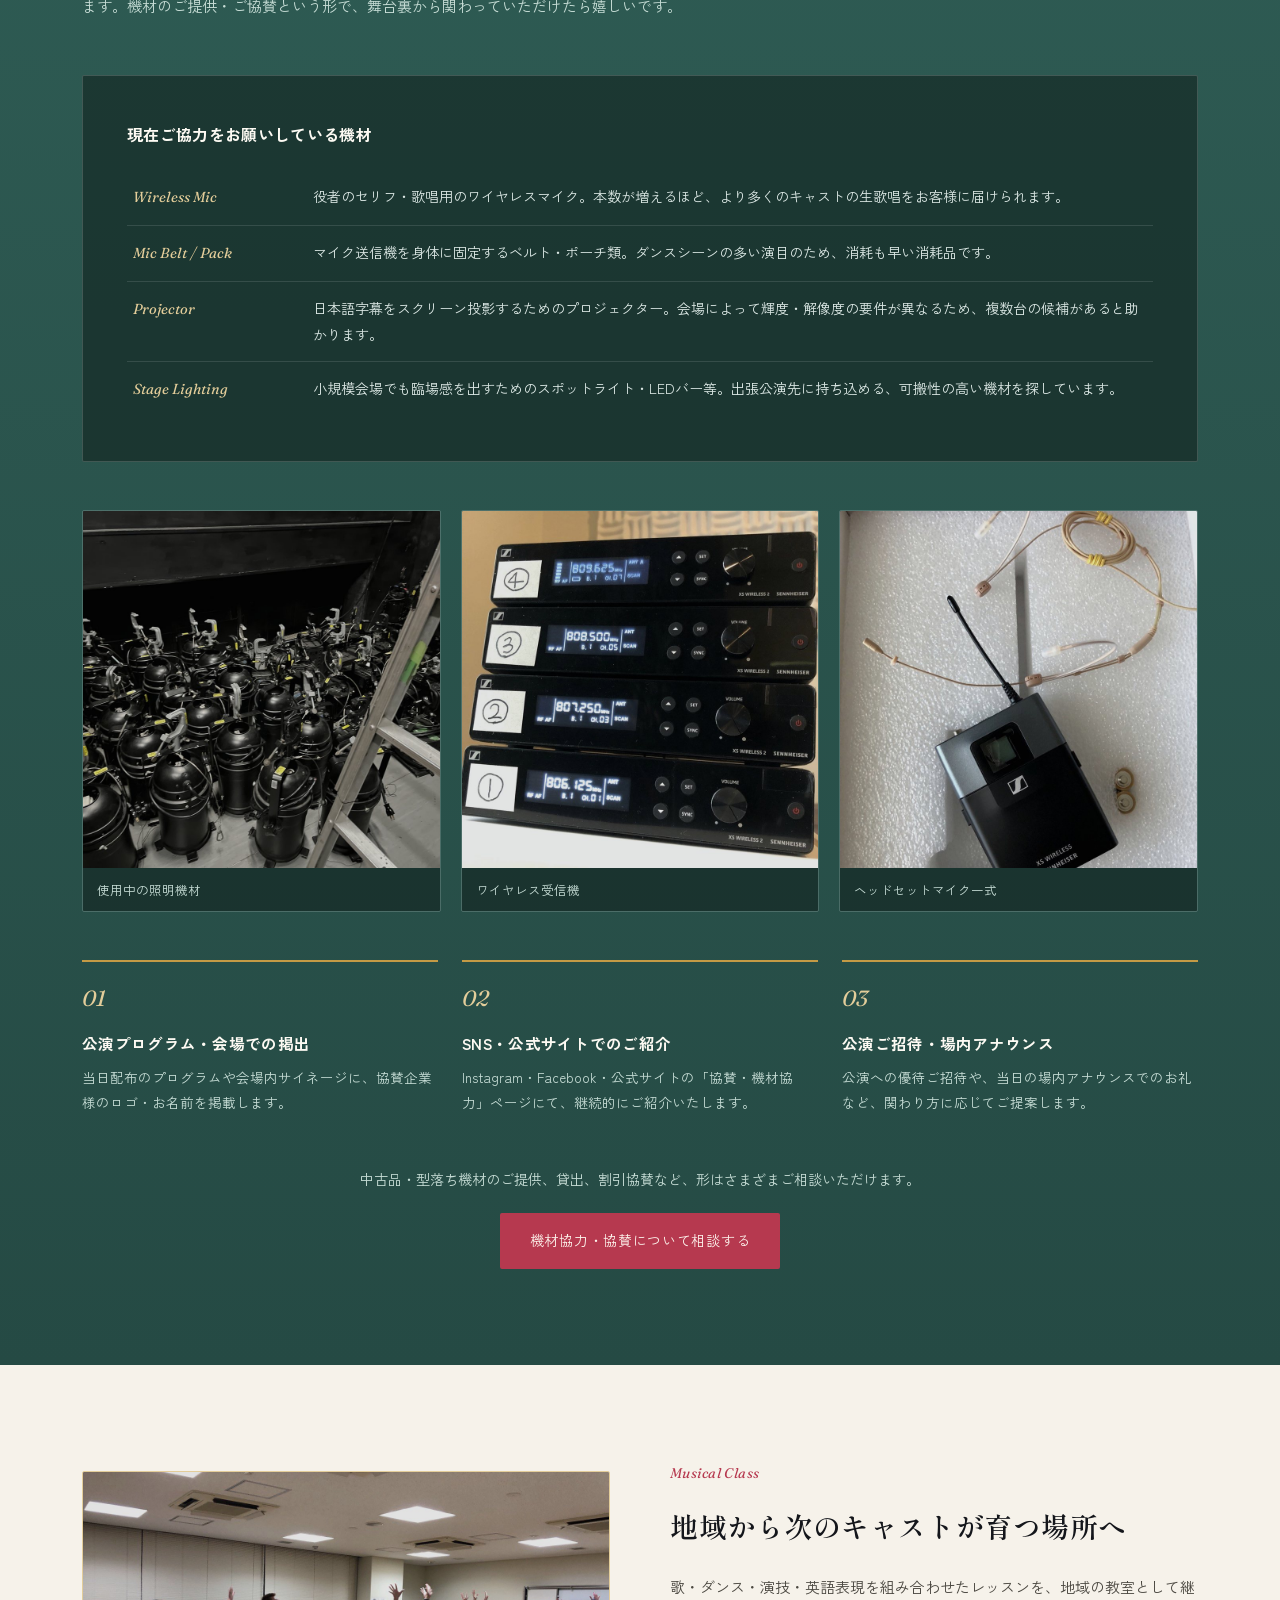
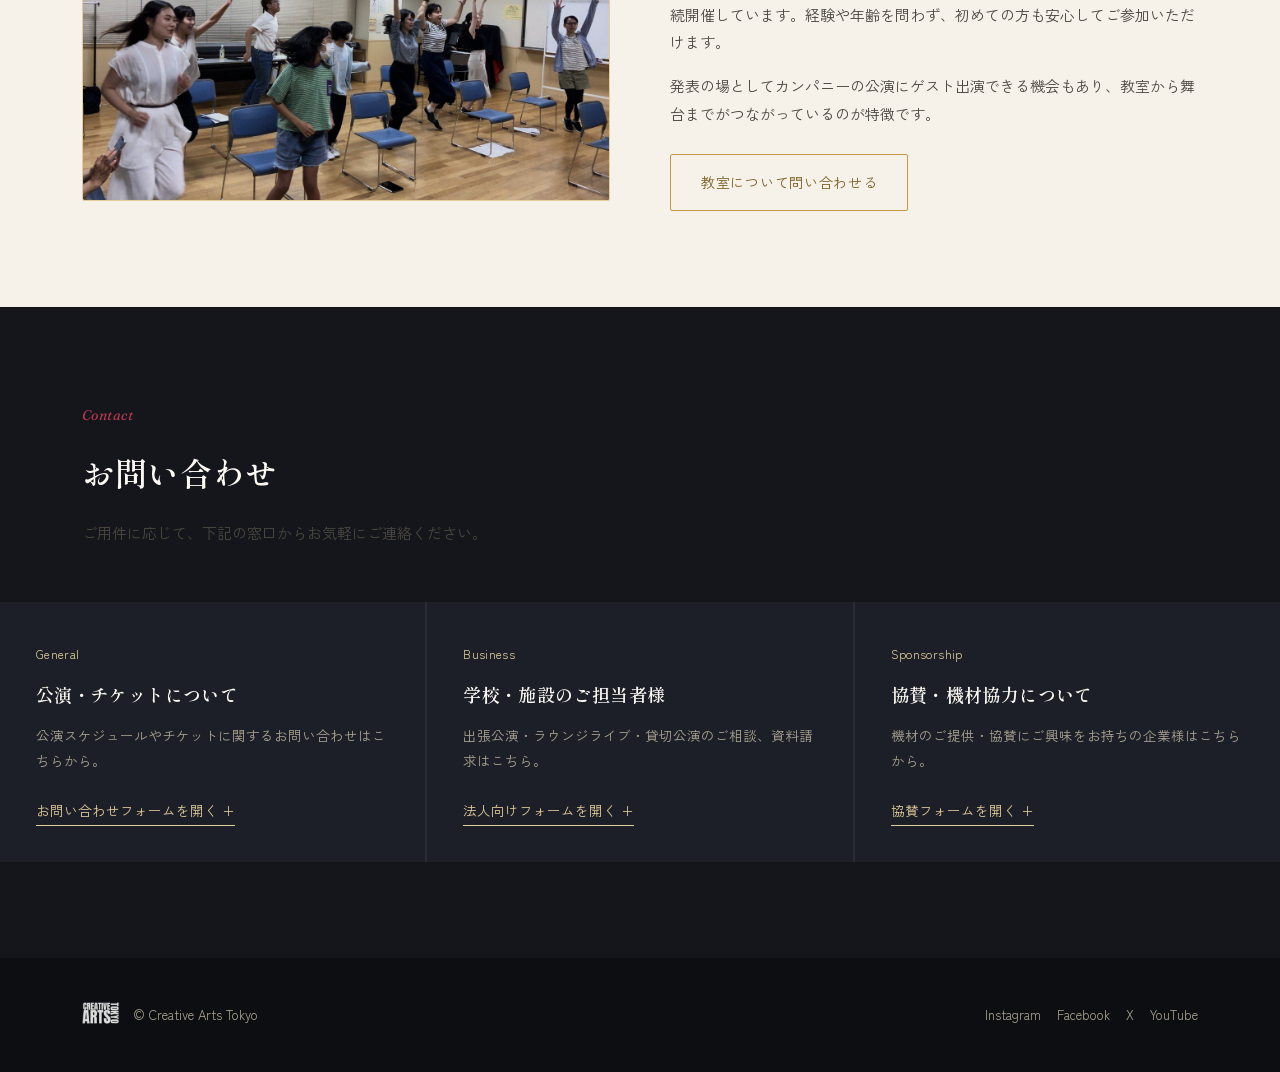
==== commit 3b1f6771: "Add files via upload" ====
--- a/index.html
+++ b/index.html
@@ -30,6 +30,7 @@
 </header>
 
 <section class="hero">
+  <div class="hero-bg" style="background-image:url('hero-bg.jpg');"></div>
   <svg class="spot" viewBox="0 0 900 900" aria-hidden="true">
     <defs>
       <radialGradient id="g1" cx="50%" cy="0%" r="75%">
@@ -65,7 +66,8 @@
 <section class="about" id="about">
   <div class="wrap about-grid">
     <div class="about-visual">
-      <div class="cap">Company Photo<small>[ 稽古場 or 公演写真を配置 ]</small></div>
+      <img src="about-photo.jpg" alt="舞台上のスクリーンに日本語字幕が投影される様子">
+      <div class="cap">On Stage<small>スクリーンに映し出される日本語字幕</small></div>
     </div>
     <div class="about-text">
       <span class="kicker">About Us</span>
@@ -117,12 +119,8 @@
       </div>
       <div class="t-item">
         <div class="t-date">2024.03.17</div>
-        <div class="t-title">Musical Theater Youth Mashup</div>
+        <div class="t-title">Musical Theater Showcase</div>
         <div class="t-venue">大船フラワーホール</div>
-      </div>
-      <div class="t-item">
-        <div class="t-date">2024.08.09</div>
-        <div class="t-title">Musical Workshop</div>
       </div>
       <div class="t-item">
         <div class="t-date">2024.08.24</div>
@@ -131,11 +129,6 @@
       <div class="t-item">
         <div class="t-date">2024.09.28</div>
         <div class="t-title">Workshop 英語でミュージカル</div>
-      </div>
-      <div class="t-item">
-        <div class="t-date">2024.10.25</div>
-        <div class="t-title">出張公演 10 Minutes Musicals</div>
-        <div class="t-venue">Westa 川越</div>
       </div>
       <div class="t-item">
         <div class="t-date">2024.11.23</div>
@@ -186,7 +179,11 @@
         <div class="t-date">2026.08.23</div>
         <div class="t-title">Musical Workshop</div>
       </div>
-
+      <div class="t-item next">
+        <div class="t-date">直近の公演</div>
+        <div class="t-title">［ ここに最新の公演・出張公演・ラウンジライブの実績を追加 ］</div>
+        <div class="t-venue">venue / date TBD</div>
+      </div>
     </div>
   </div>
 </section>
@@ -277,6 +274,12 @@
       </table>
     </div>
 
+    <div class="gear-strip">
+      <figure><img src="gear-lights.jpg" alt="バックヤードに並ぶ現在使用中の照明機材"><figcaption>使用中の照明機材</figcaption></figure>
+      <figure><img src="gear-receivers.jpg" alt="ワイヤレスマイクの受信機4台"><figcaption>ワイヤレス受信機</figcaption></figure>
+      <figure><img src="gear-mic.jpg" alt="ヘッドセットマイクと送信機"><figcaption>ヘッドセットマイク一式</figcaption></figure>
+    </div>
+
     <div class="give-grid">
       <div class="give-card">
         <div class="num">01</div>
@@ -304,7 +307,7 @@
 
 <section class="school" id="school">
   <div class="wrap school-grid">
-    <div class="school-visual"></div>
+    <div class="school-visual"><img src="school-photo.jpg" alt="地域のミュージカル教室でのレッスン風景"></div>
     <div>
       <span class="kicker">Musical Class</span>
       <h2 style="font-size:28px; margin-bottom:20px;">地域から次のキャストが育つ場所へ</h2>
--- a/style.css
+++ b/style.css
@@ -63,7 +63,16 @@
     overflow:hidden;
     padding:0 0 90px;
   }
-  .spot{position:absolute; top:-120px; left:50%; transform:translateX(-50%); width:900px; height:900px; pointer-events:none;}
+  .hero-bg{
+    position:absolute; inset:0; z-index:0;
+    background-size:cover; background-position:center top;
+    opacity:.4;
+  }
+  .hero::after{
+    content:""; position:absolute; inset:0; z-index:1;
+    background:linear-gradient(180deg, rgba(20,22,27,.55) 0%, rgba(20,22,27,.75) 55%, var(--ink) 100%);
+  }
+  .spot{position:absolute; top:-120px; left:50%; transform:translateX(-50%); width:900px; height:900px; pointer-events:none; z-index:1;}
   .hero-inner{
     position:relative; z-index:2;
     max-width:840px; margin:0 auto; text-align:center;
@@ -116,11 +125,15 @@
   .about-grid{display:grid; grid-template-columns:0.9fr 1.1fr; gap:70px; align-items:center;}
   @media(max-width:860px){.about-grid{grid-template-columns:1fr; gap:40px;}}
   .about-visual{
-    aspect-ratio:4/5; background:
-      linear-gradient(180deg, rgba(20,22,27,0) 40%, rgba(20,22,27,.85) 100%),
-      repeating-linear-gradient(100deg, #2a2e3d 0 3px, #1c1f28 3px 40px);
-    border-radius:2px; position:relative; display:flex; align-items:flex-end; padding:24px;
-  }
+    aspect-ratio:4/5; position:relative; display:flex; align-items:flex-end; padding:24px;
+    border-radius:2px; overflow:hidden; background:#1c1f28;
+  }
+  .about-visual img{position:absolute; inset:0; width:100%; height:100%; object-fit:cover; z-index:0;}
+  .about-visual::after{
+    content:""; position:absolute; inset:0; z-index:1;
+    background:linear-gradient(180deg, rgba(20,22,27,0) 40%, rgba(20,22,27,.88) 100%);
+  }
+  .about-visual .cap{position:relative; z-index:2;}
   .about-visual .cap{color:var(--gold-soft); font-family:var(--disp); font-style:italic; font-size:13px;}
   .about-visual .cap small{display:block; color:var(--muted); font-family:var(--sans); font-style:normal; margin-top:4px; font-size:12px;}
   .about-text p{font-size:15px; color:#3c392f; margin-bottom:18px;}
@@ -172,6 +185,12 @@
   .rider-table tr:last-child{border-bottom:none;}
   .rider-table td{padding:14px 6px; vertical-align:top;}
   .rider-table td:first-child{width:180px; color:var(--gold-soft); font-family:var(--disp); font-style:italic; font-size:14.5px;}
+
+  .gear-strip{display:grid; grid-template-columns:repeat(3,1fr); gap:20px; margin-bottom:48px;}
+  @media(max-width:760px){.gear-strip{grid-template-columns:1fr;}}
+  .gear-strip figure{margin:0; border:1px solid rgba(238,244,242,.18); border-radius:2px; overflow:hidden;}
+  .gear-strip img{width:100%; aspect-ratio:1/1; object-fit:cover; display:block;}
+  .gear-strip figcaption{padding:10px 14px; font-size:12.5px; color:#c7ddd6; background:rgba(15,30,27,.55);}
   .rider-table td:last-child{color:#dce8e5;}
   .give-grid{display:grid; grid-template-columns:repeat(3,1fr); gap:24px;}
   @media(max-width:760px){.give-grid{grid-template-columns:1fr;}}
@@ -186,7 +205,8 @@
   .school{background:var(--paper);}
   .school-grid{display:grid; grid-template-columns:1fr 1fr; gap:60px; align-items:center;}
   @media(max-width:860px){.school-grid{grid-template-columns:1fr;}}
-  .school-visual{aspect-ratio:16/10; background:repeating-linear-gradient(60deg, #efe6cf 0 2px, #f6f2ea 2px 26px); border:1px solid var(--gold-soft); border-radius:2px;}
+  .school-visual{aspect-ratio:16/10; border:1px solid var(--gold-soft); border-radius:2px; overflow:hidden;}
+  .school-visual img{width:100%; height:100%; object-fit:cover; display:block;}
 
   /* ---------- CONTACT ---------- */
   .contact{background:var(--ink); color:var(--ink-text);}
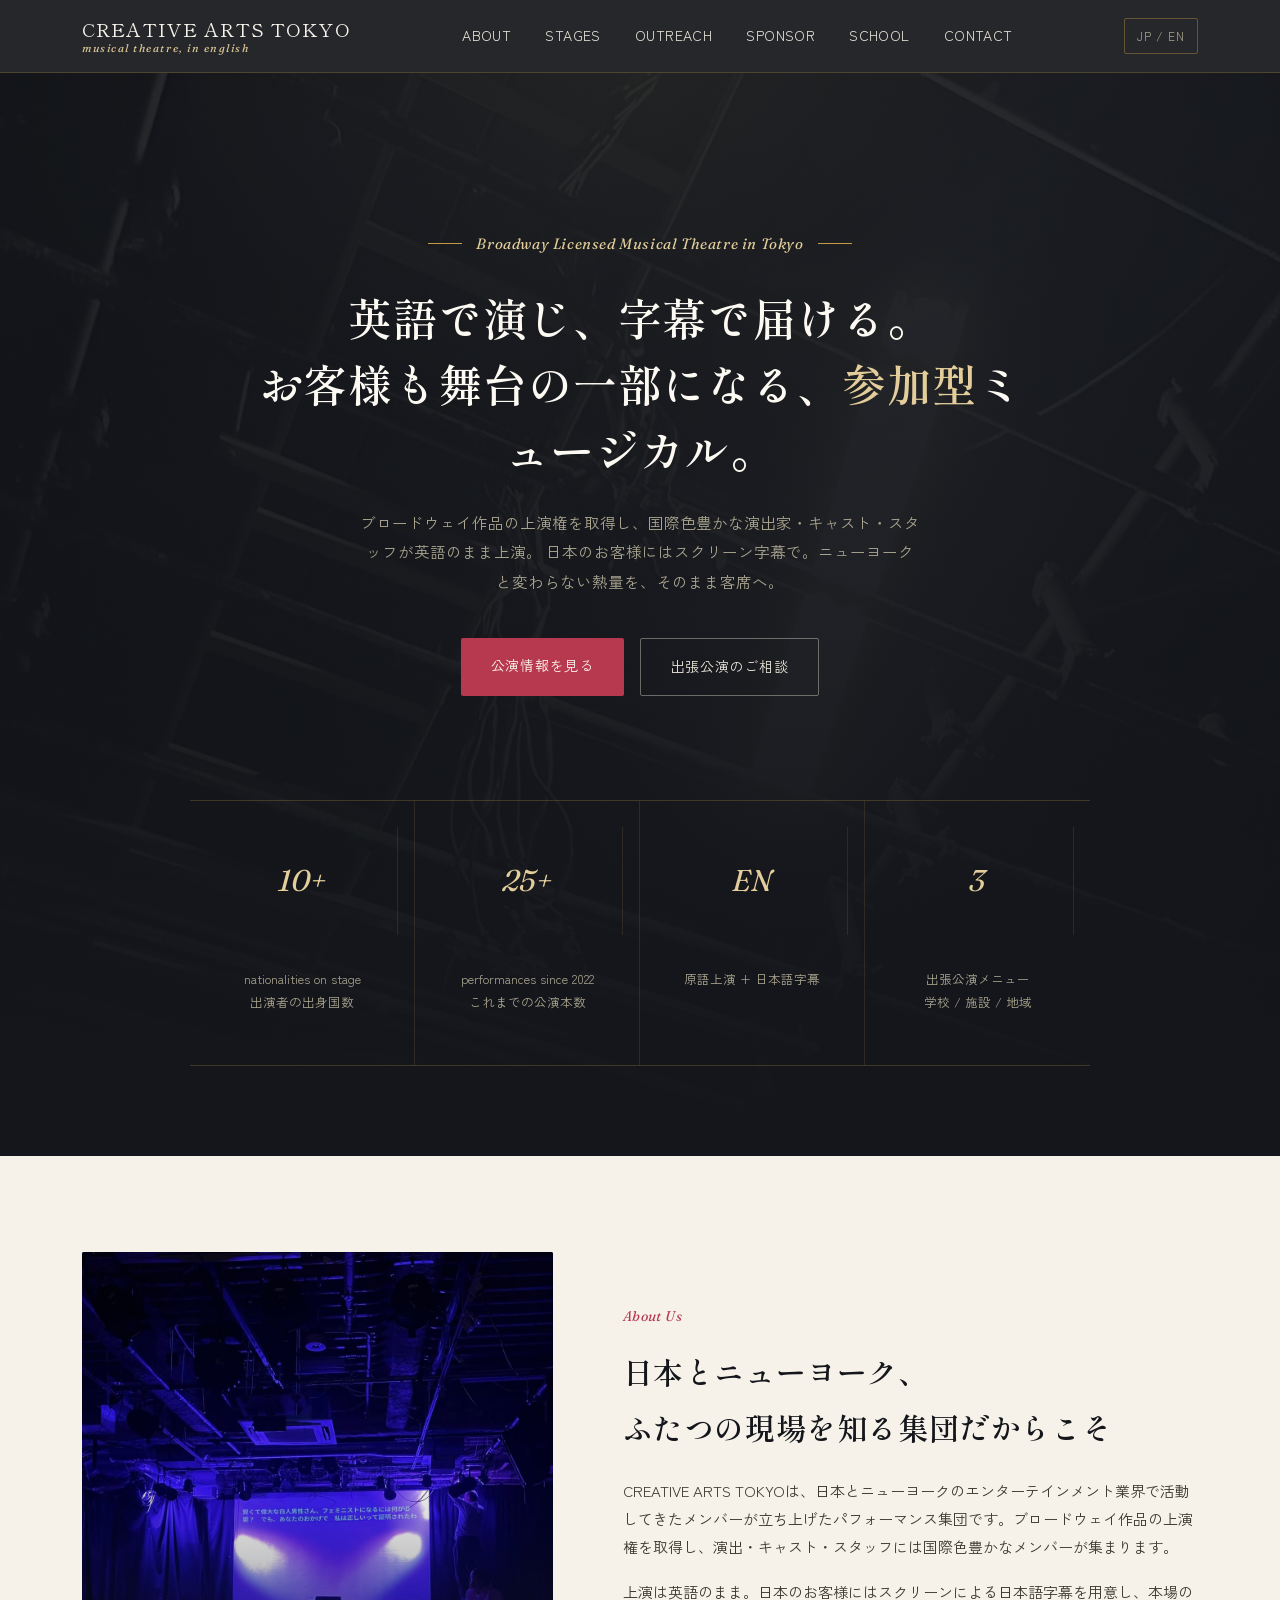
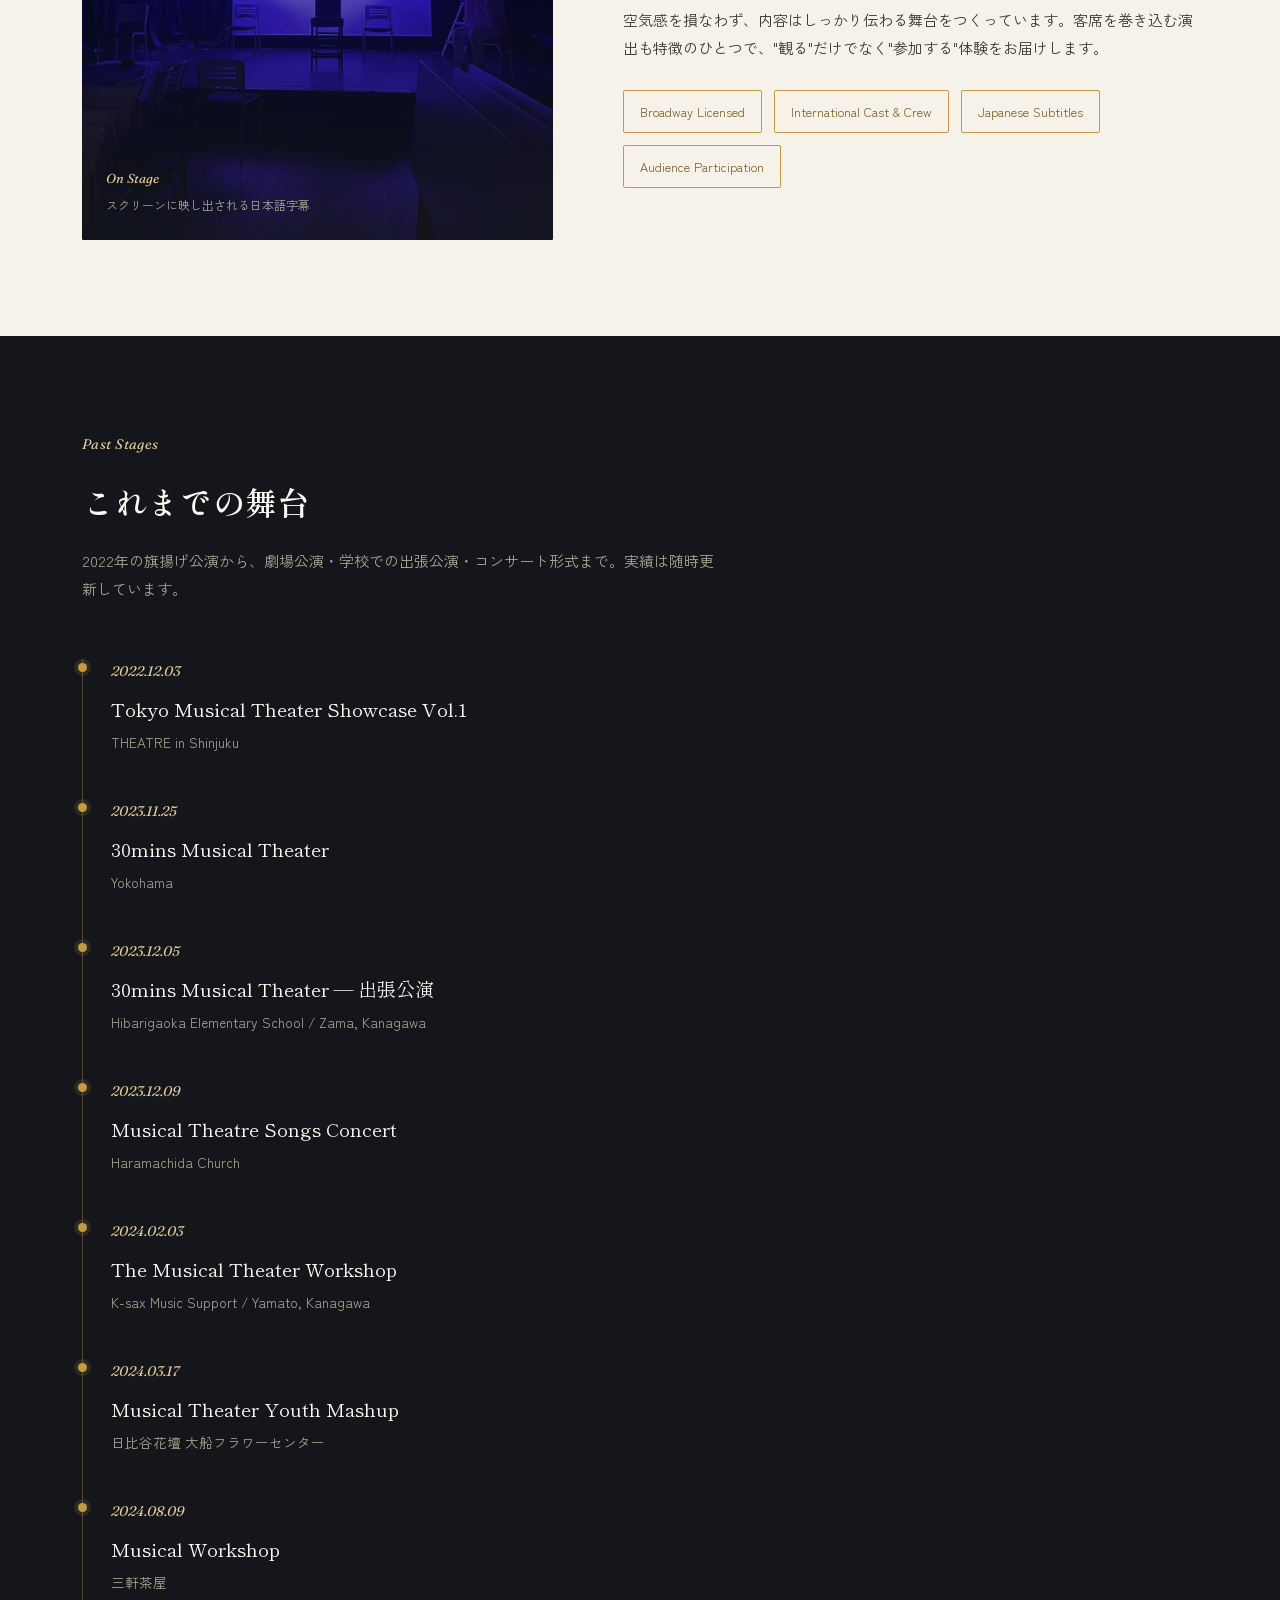
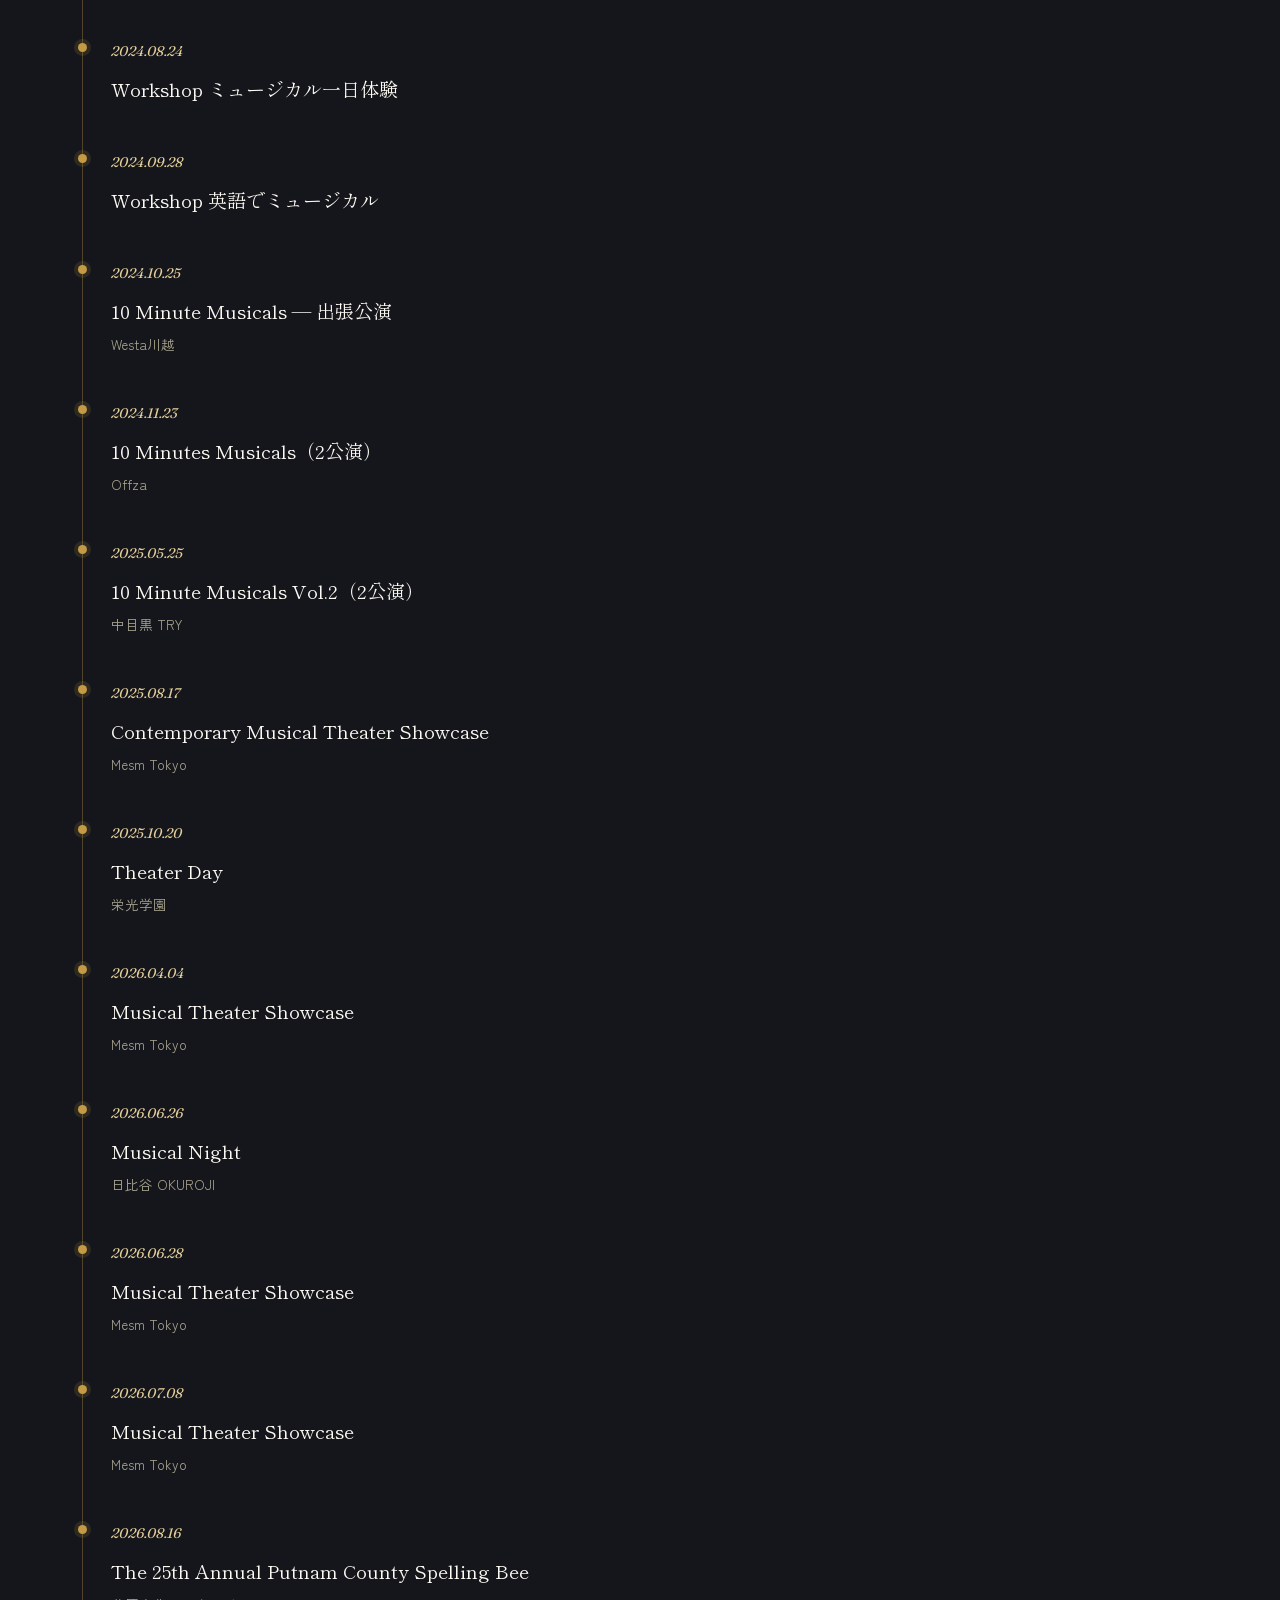
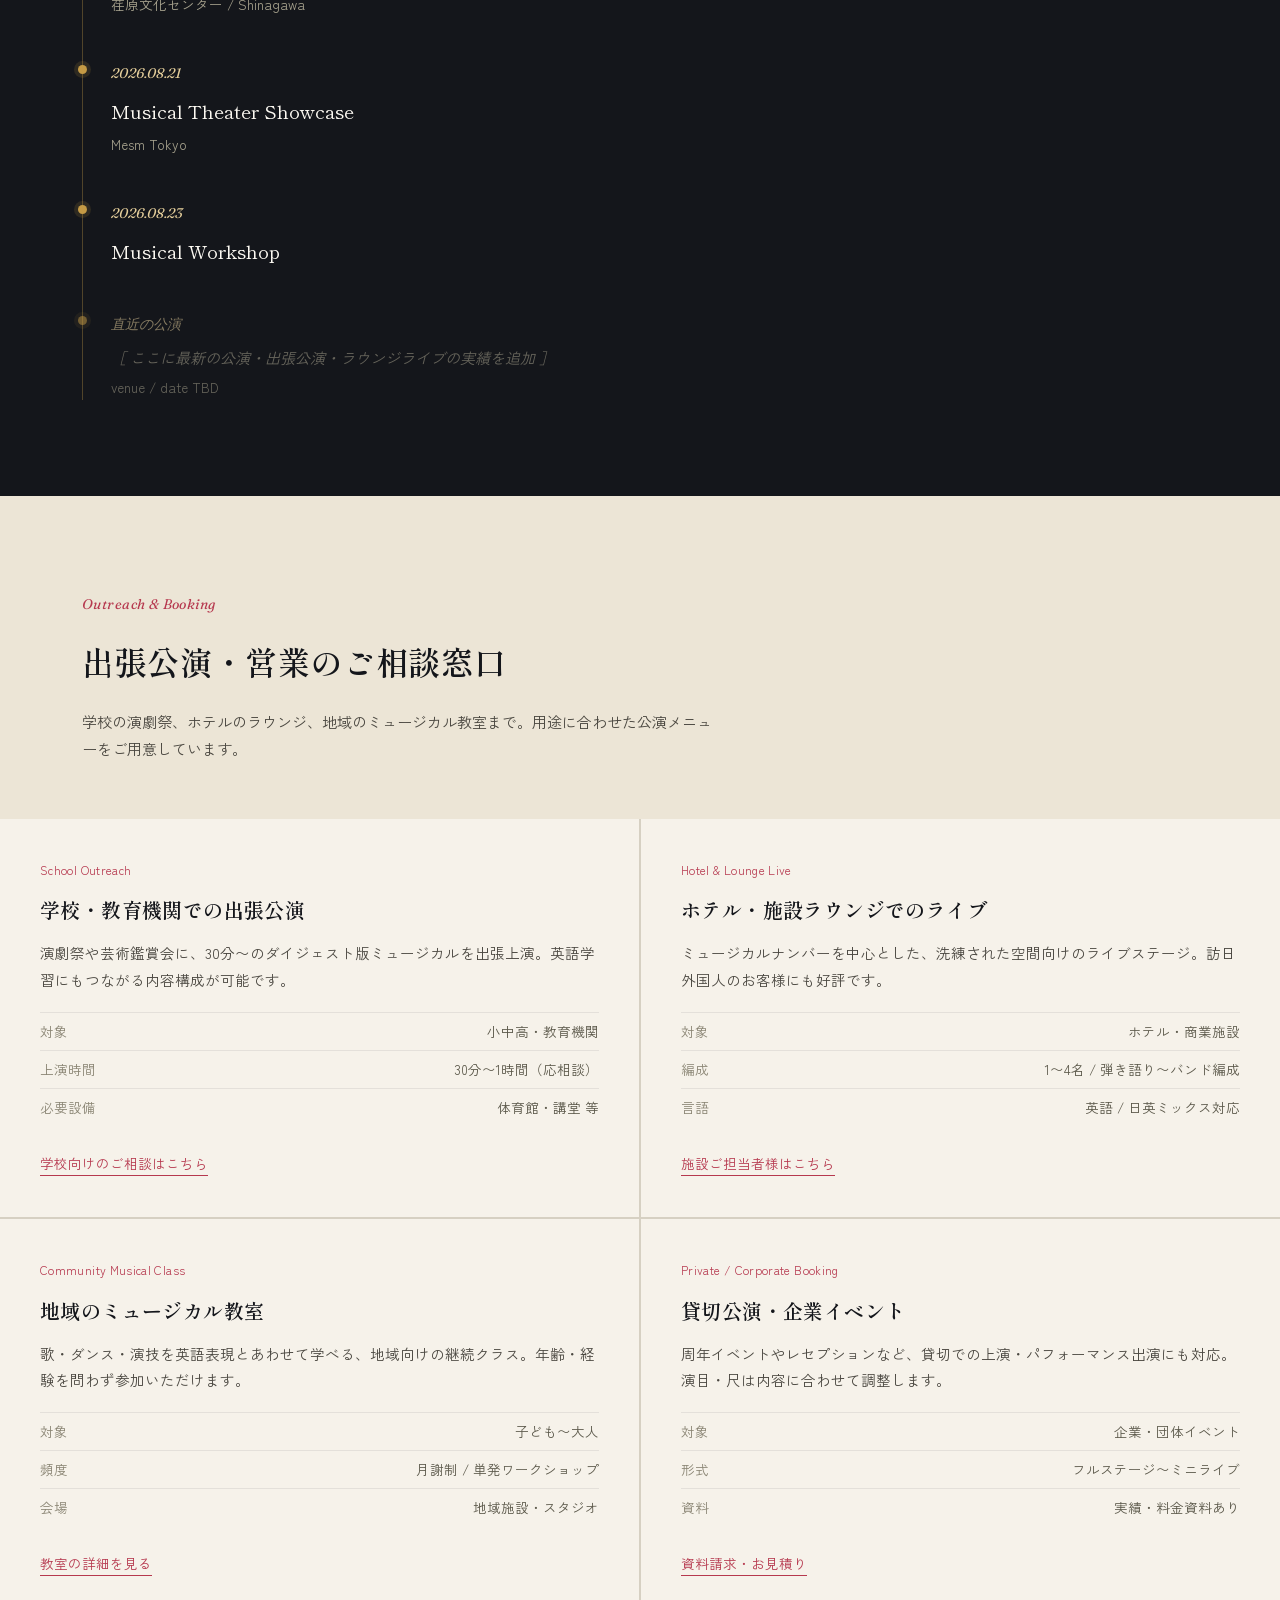
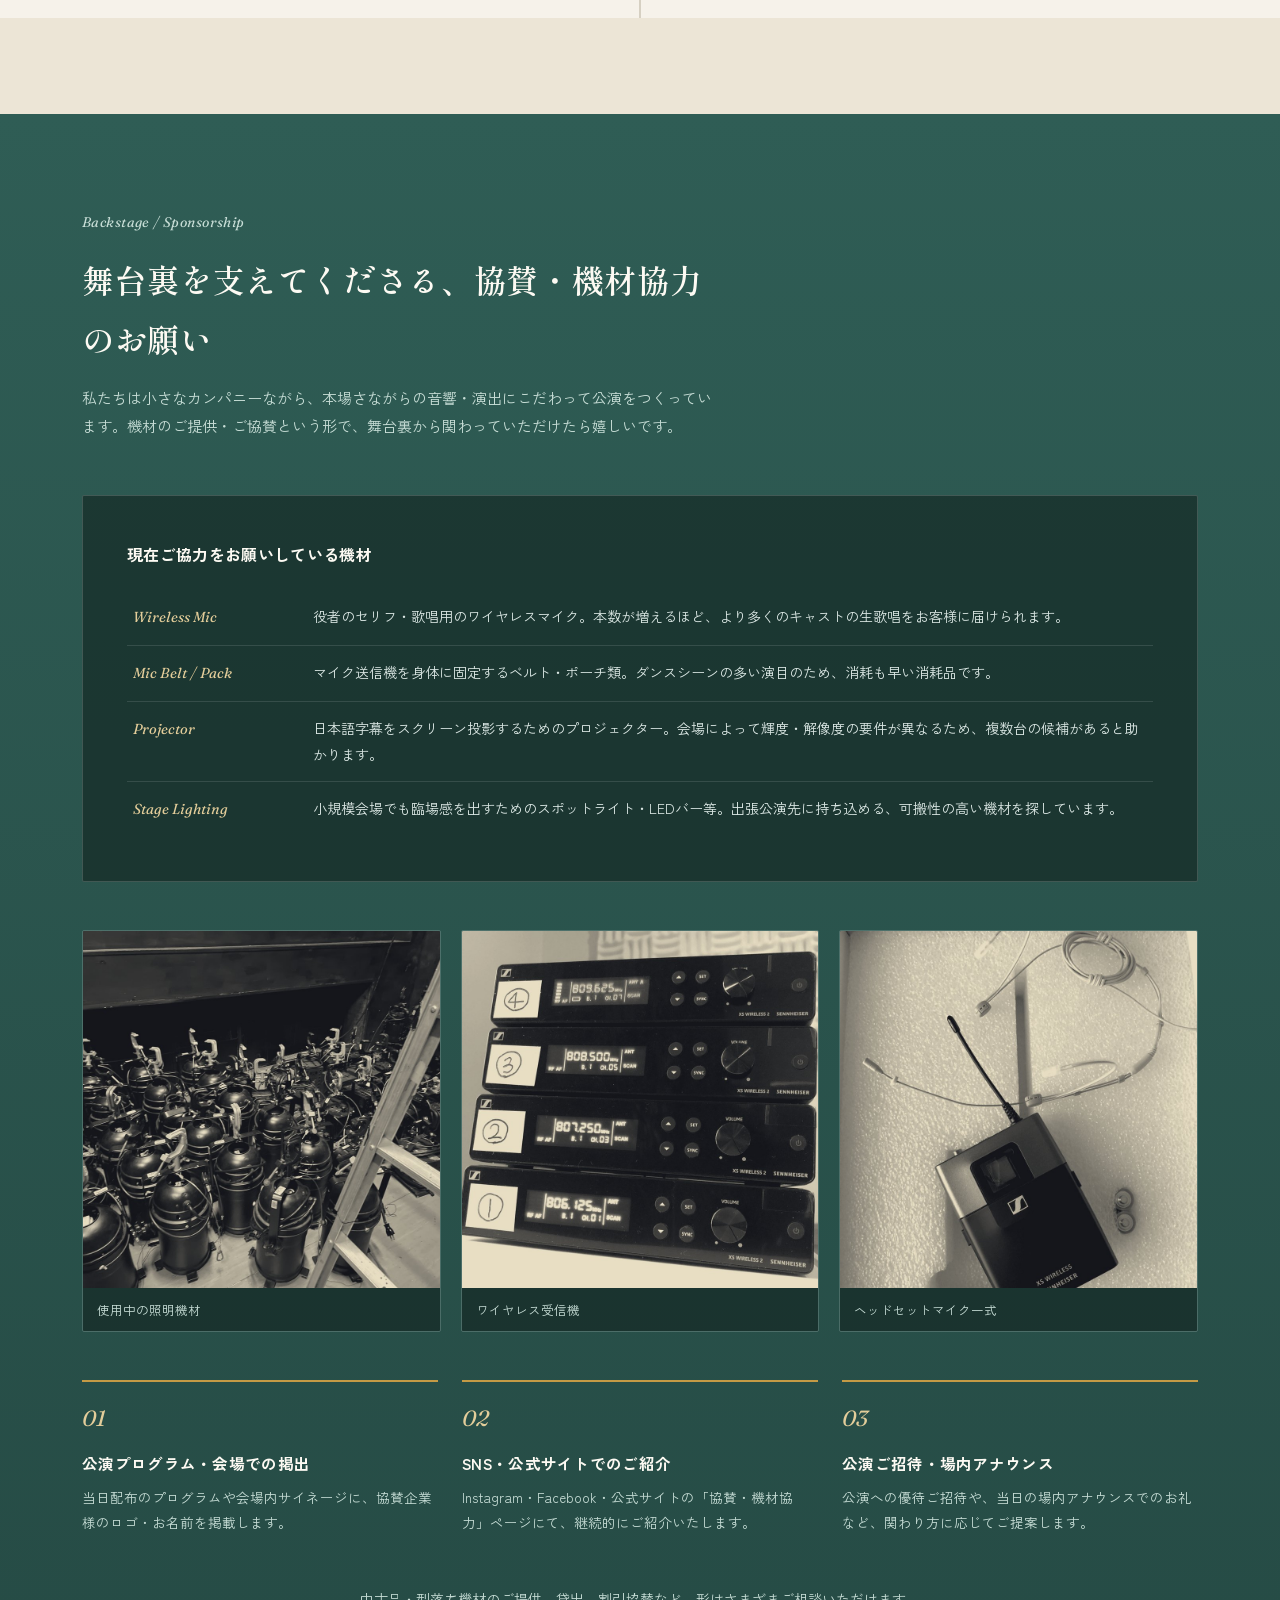
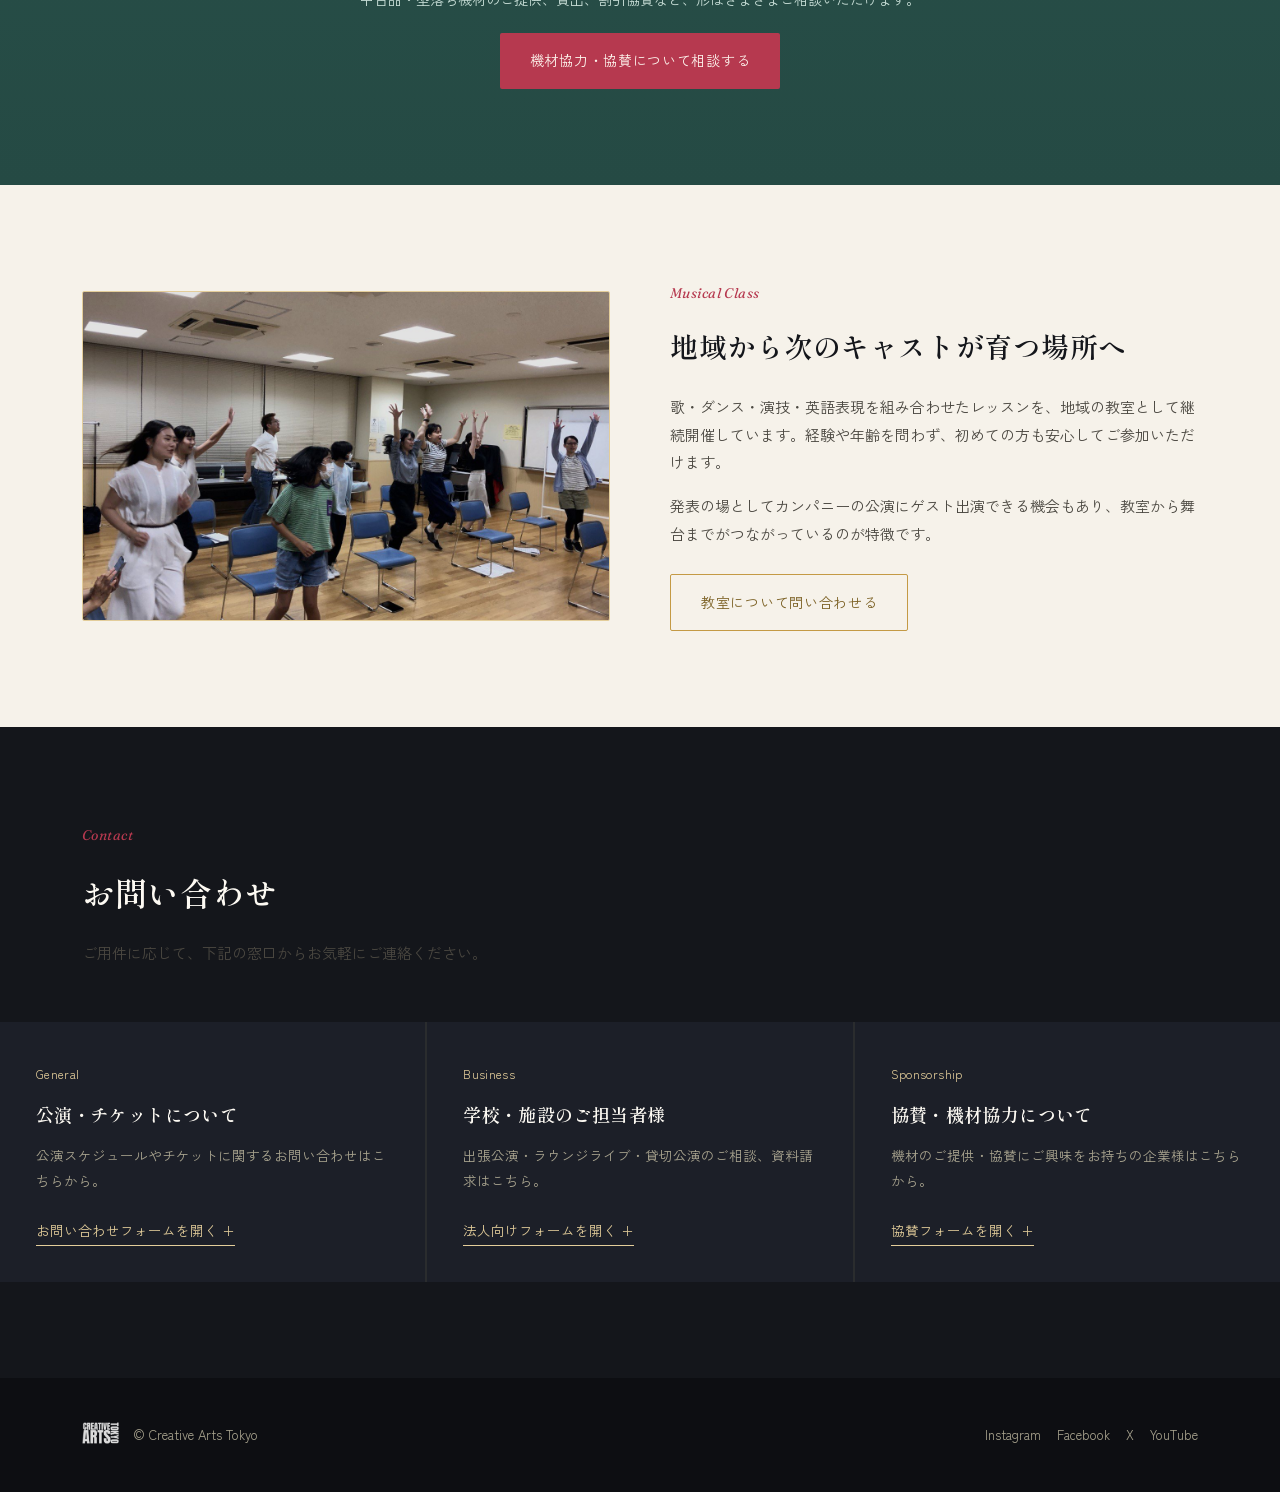
==== commit c388ecbc: "Add files via upload" ====
--- a/index.html
+++ b/index.html
@@ -119,8 +119,13 @@
       </div>
       <div class="t-item">
         <div class="t-date">2024.03.17</div>
-        <div class="t-title">Musical Theater Showcase</div>
-        <div class="t-venue">大船フラワーホール</div>
+        <div class="t-title">Musical Theater Youth Mashup</div>
+        <div class="t-venue">日比谷花壇 大船フラワーセンター</div>
+      </div>
+      <div class="t-item">
+        <div class="t-date">2024.08.09</div>
+        <div class="t-title">Musical Workshop</div>
+        <div class="t-venue">三軒茶屋</div>
       </div>
       <div class="t-item">
         <div class="t-date">2024.08.24</div>
@@ -129,6 +134,11 @@
       <div class="t-item">
         <div class="t-date">2024.09.28</div>
         <div class="t-title">Workshop 英語でミュージカル</div>
+      </div>
+      <div class="t-item">
+        <div class="t-date">2024.10.25</div>
+        <div class="t-title">10 Minute Musicals — 出張公演</div>
+        <div class="t-venue">Westa川越</div>
       </div>
       <div class="t-item">
         <div class="t-date">2024.11.23</div>
@@ -139,6 +149,11 @@
         <div class="t-date">2025.05.25</div>
         <div class="t-title">10 Minute Musicals Vol.2（2公演）</div>
         <div class="t-venue">中目黒 TRY</div>
+      </div>
+      <div class="t-item">
+        <div class="t-date">2025.08.17</div>
+        <div class="t-title">Contemporary Musical Theater Showcase</div>
+        <div class="t-venue">Mesm Tokyo</div>
       </div>
       <div class="t-item">
         <div class="t-date">2025.10.20</div>
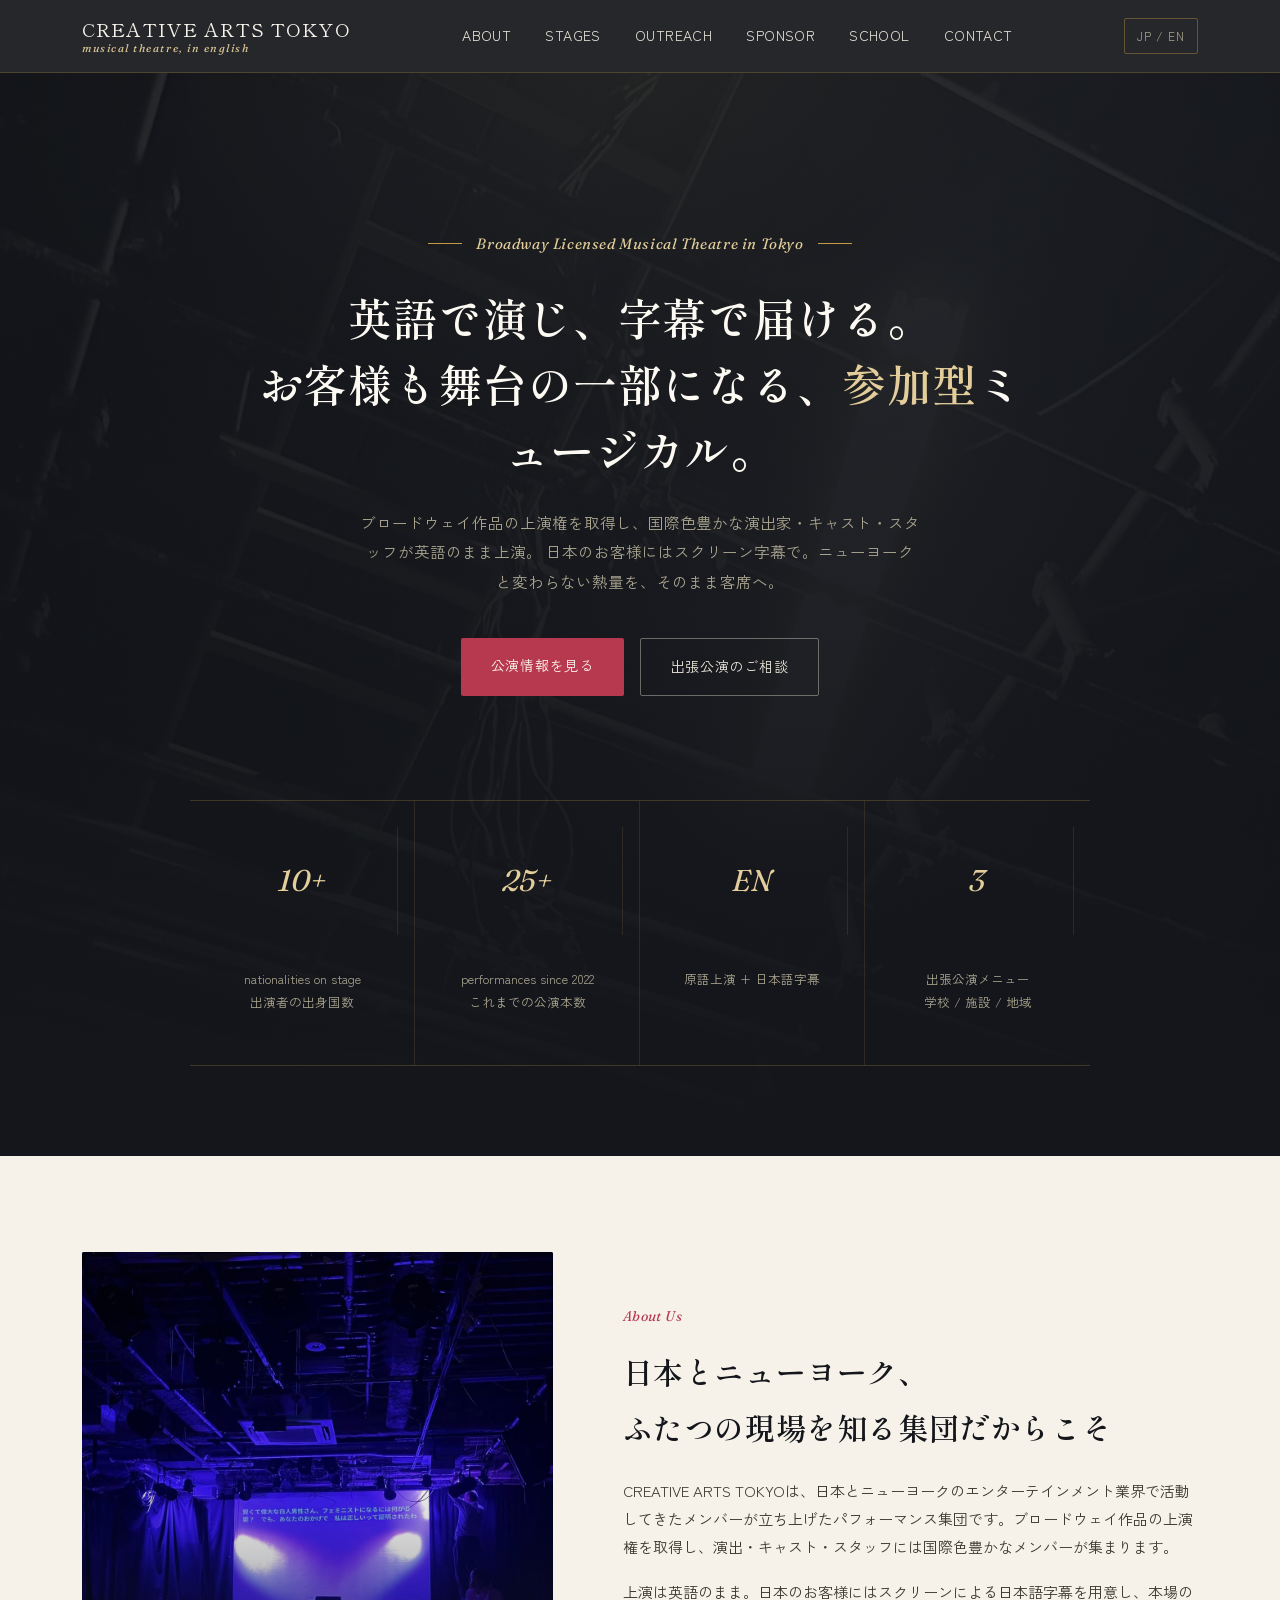
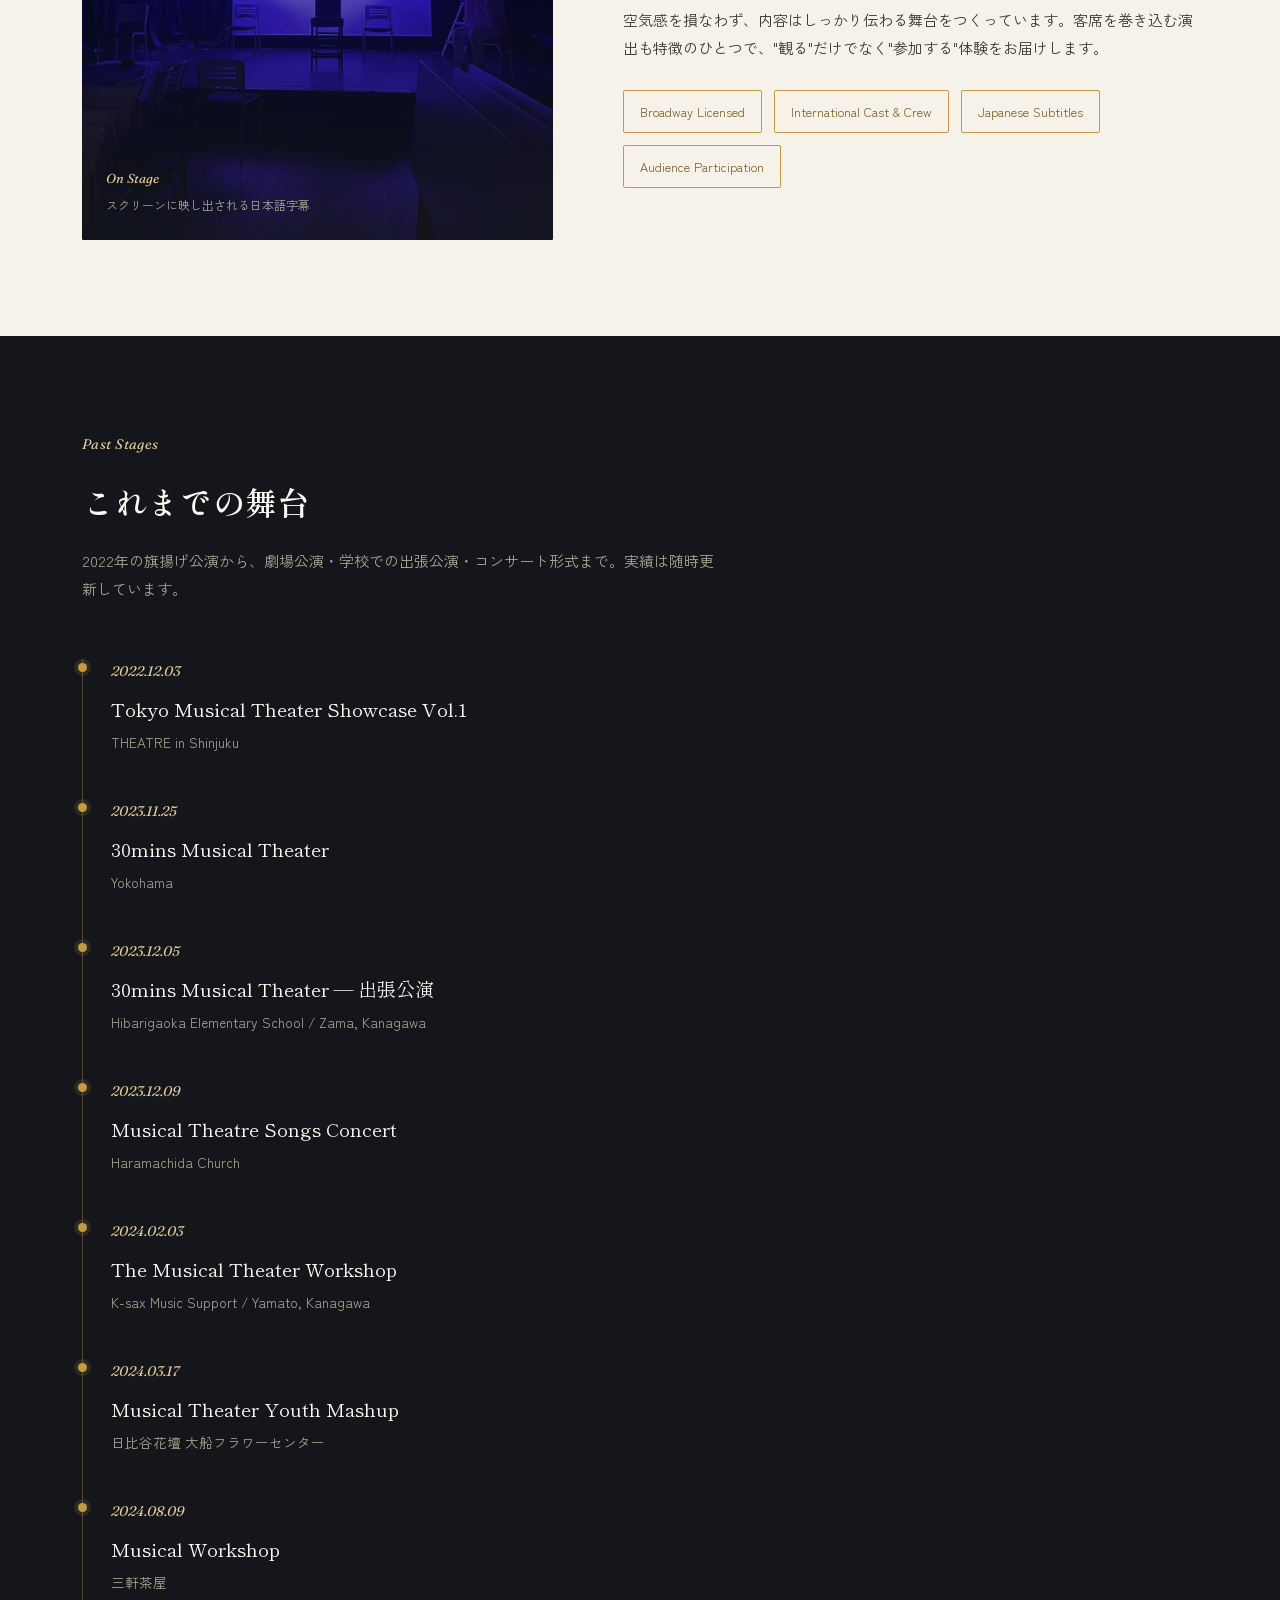
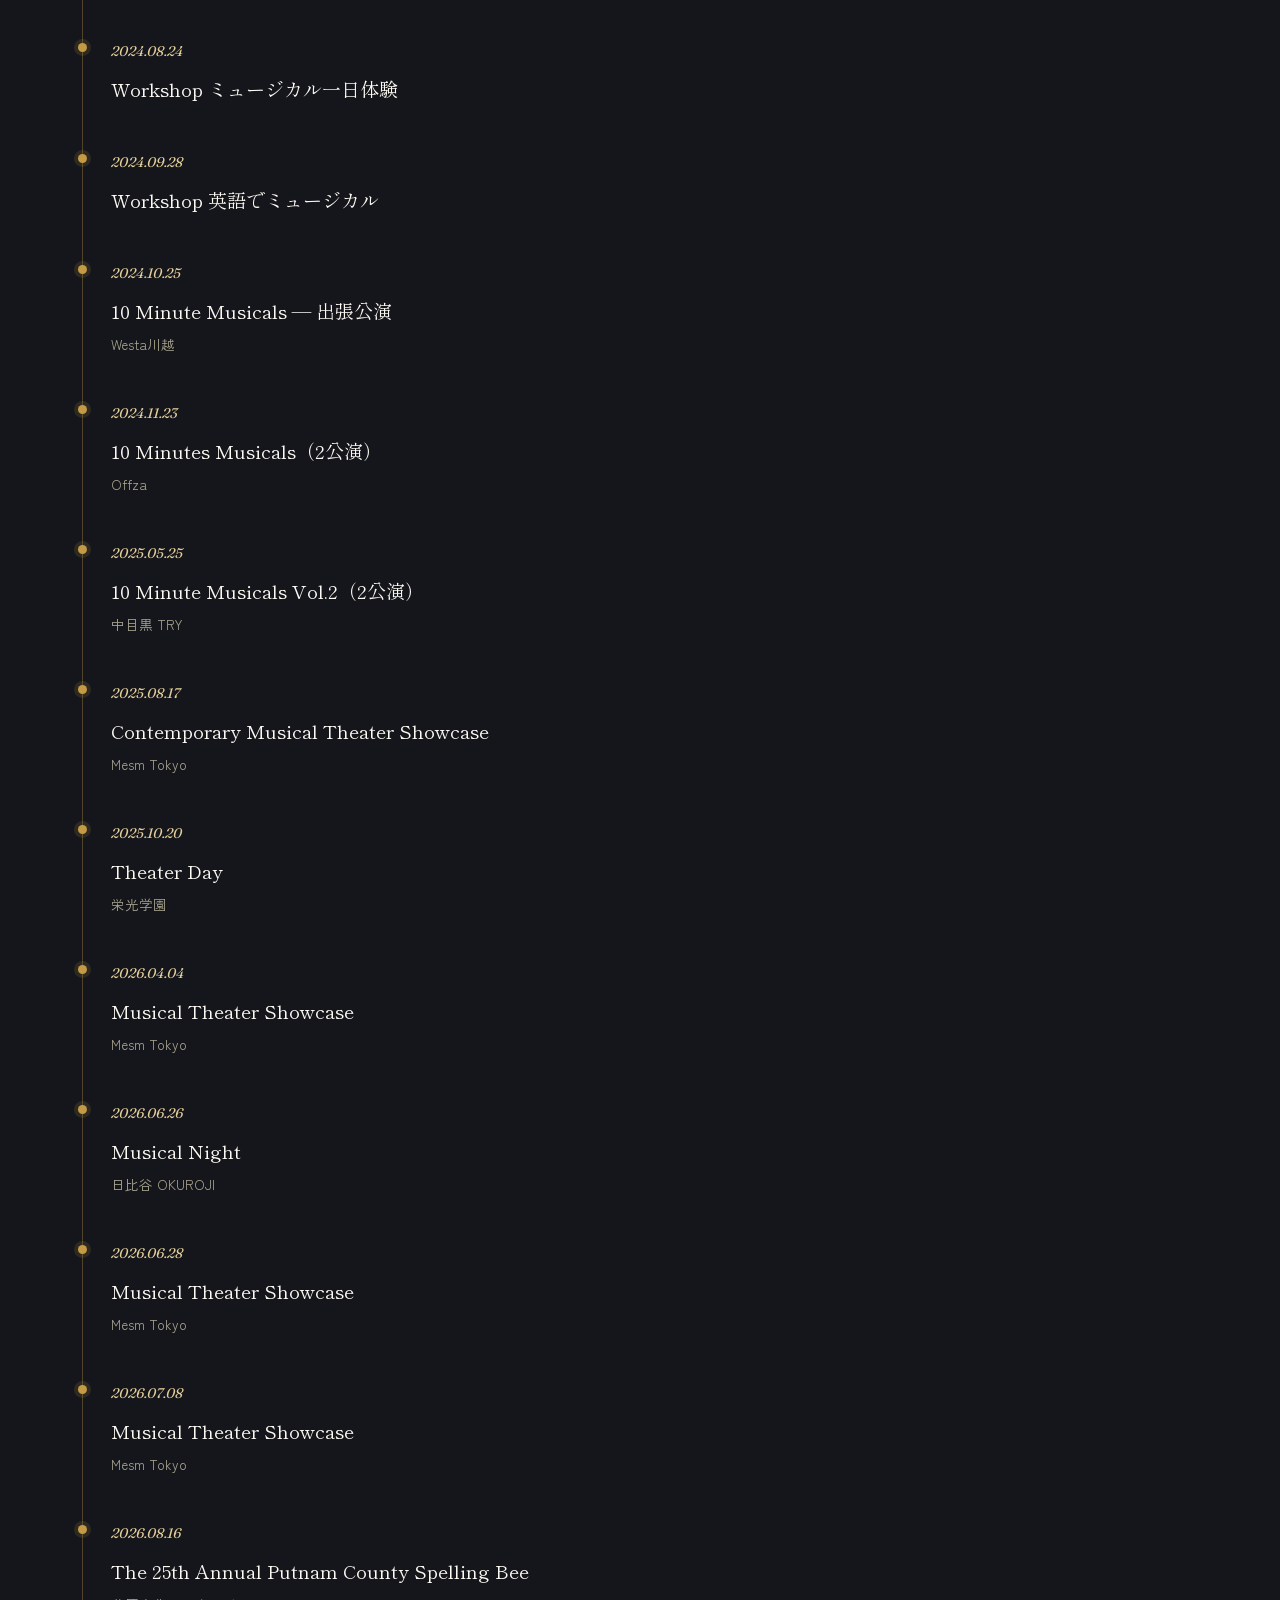
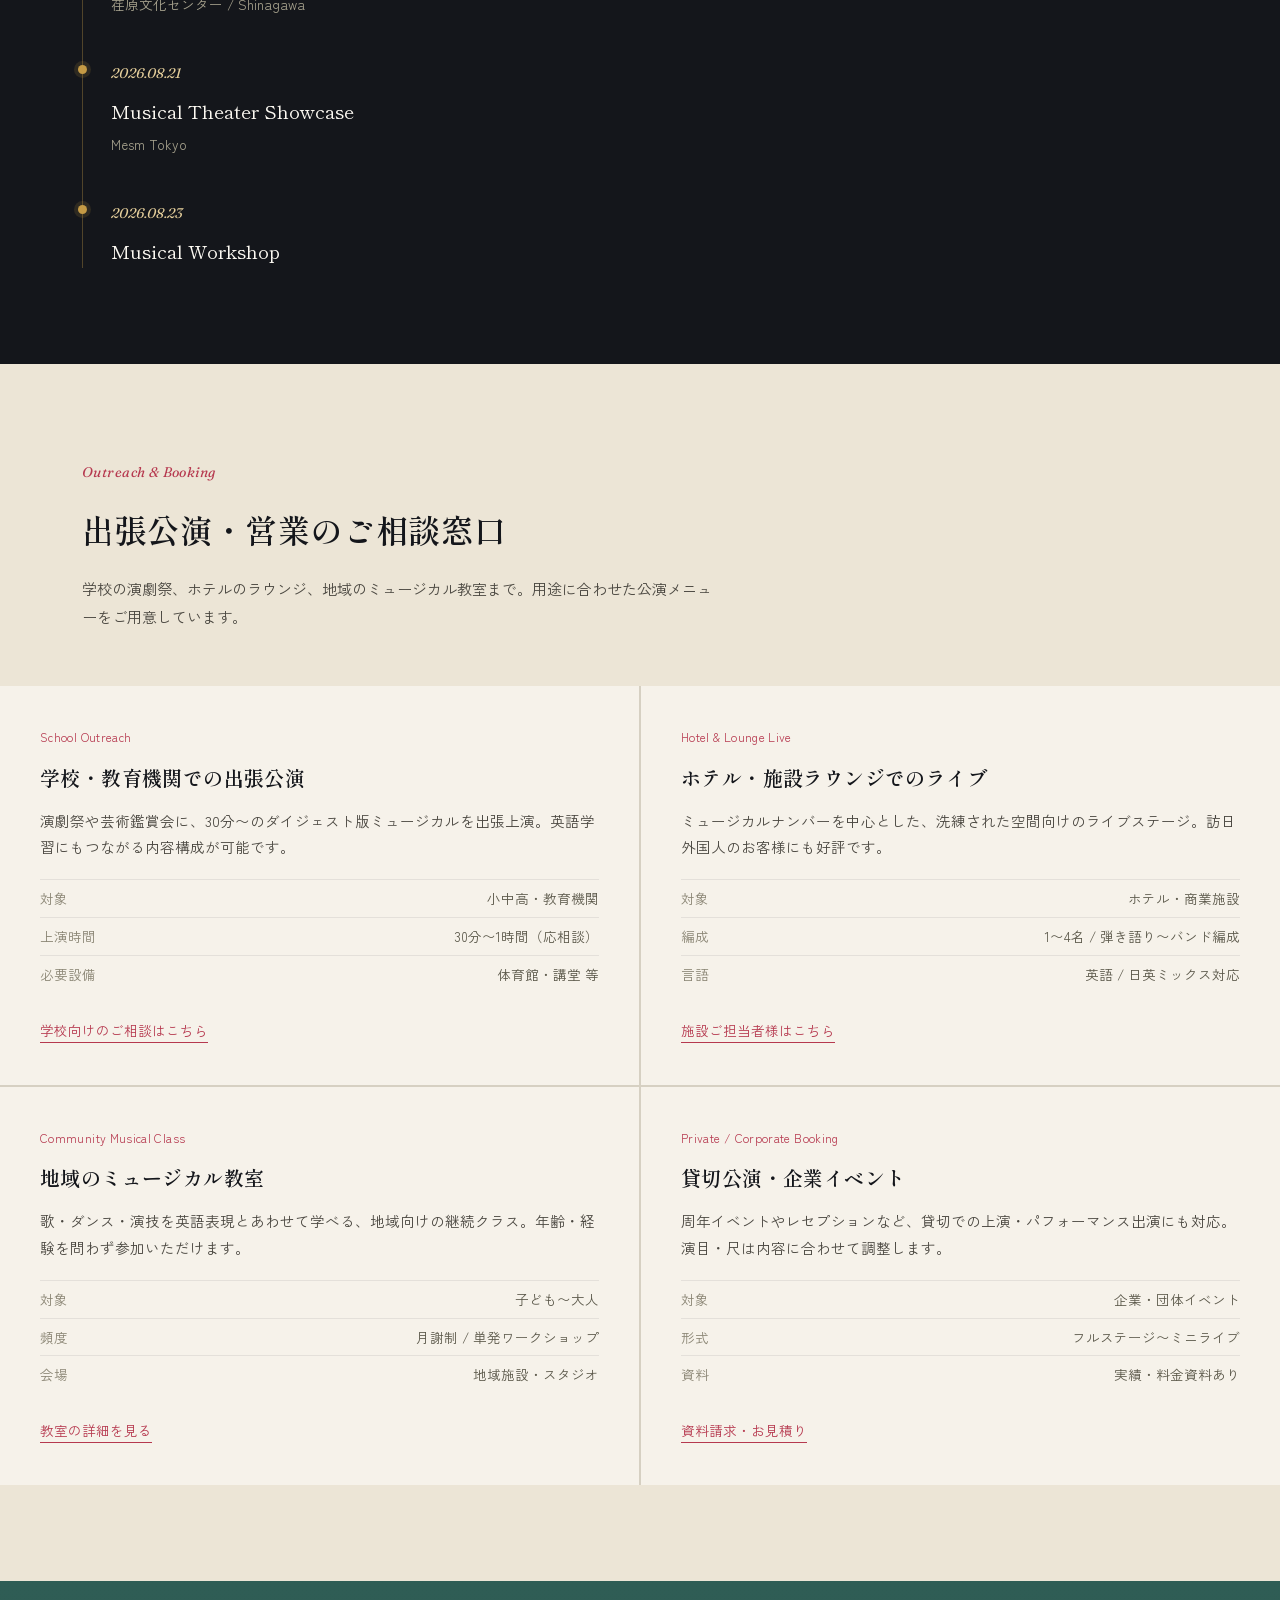
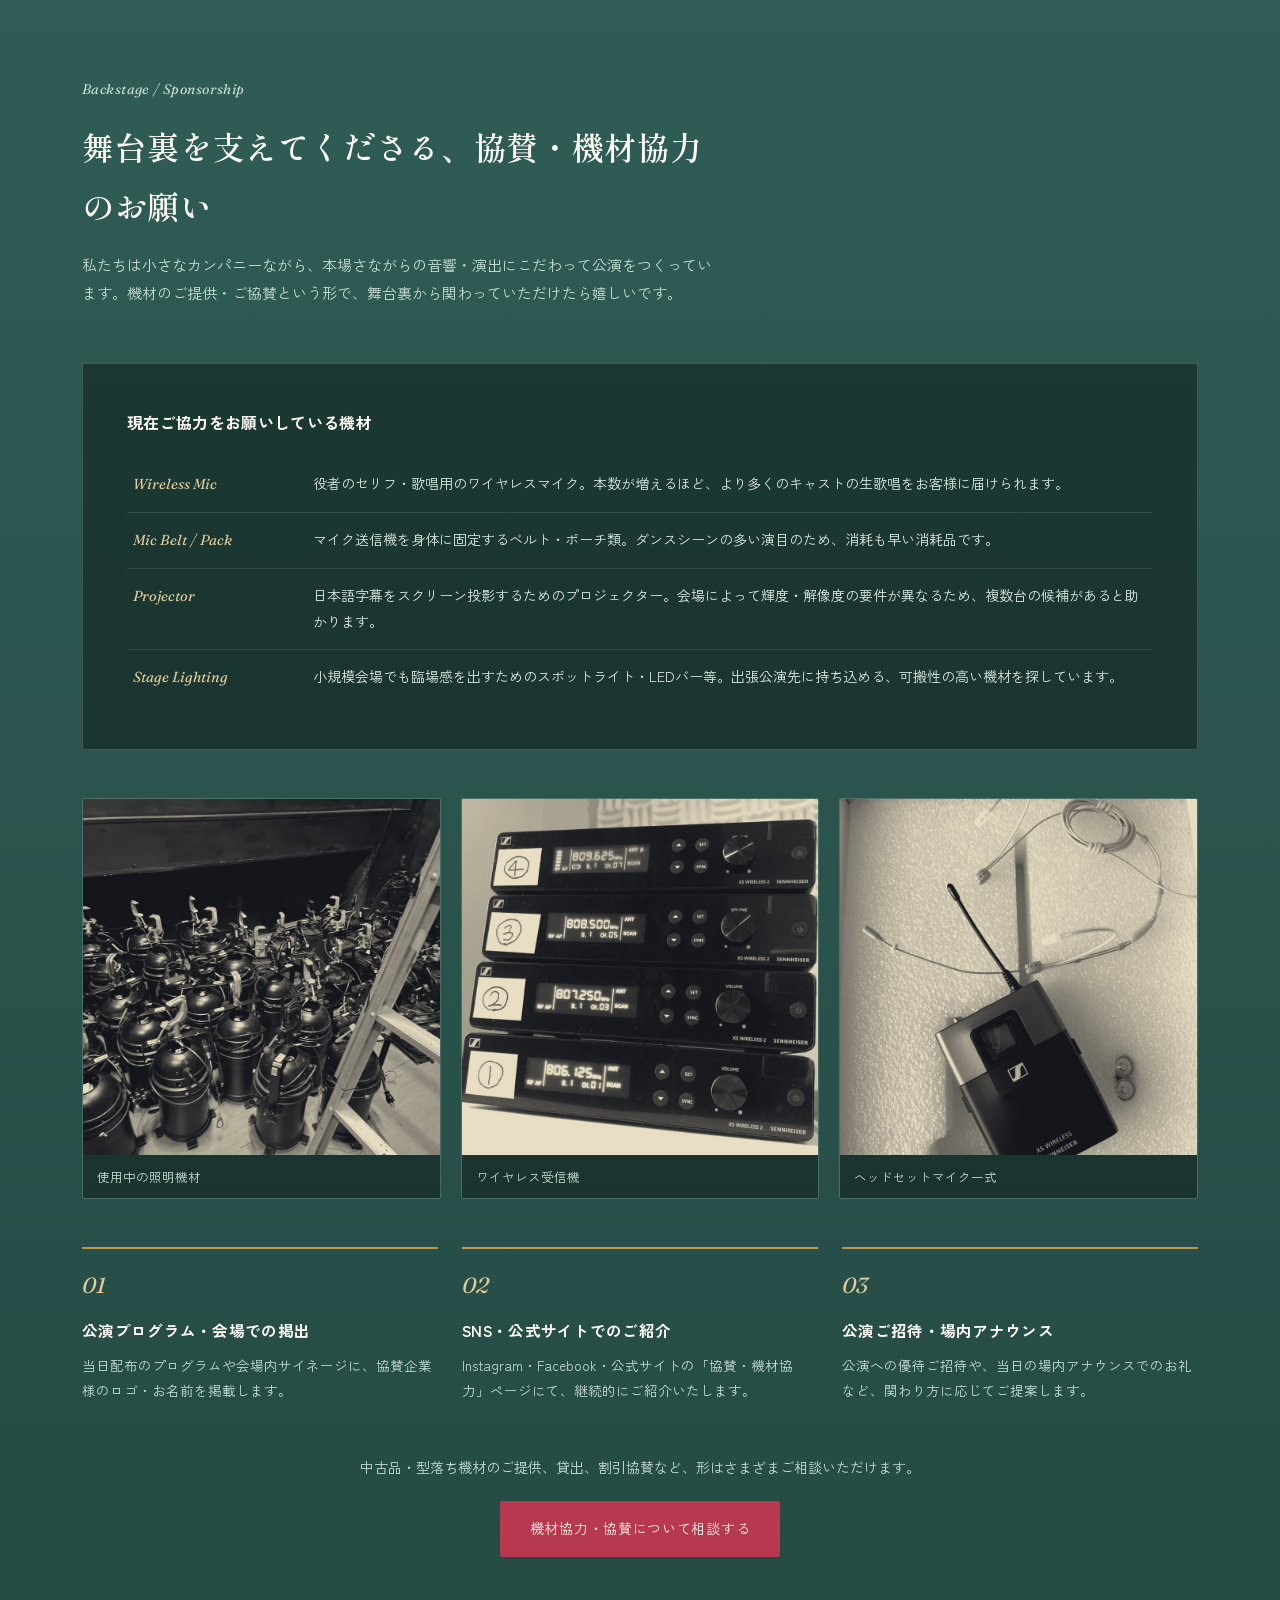
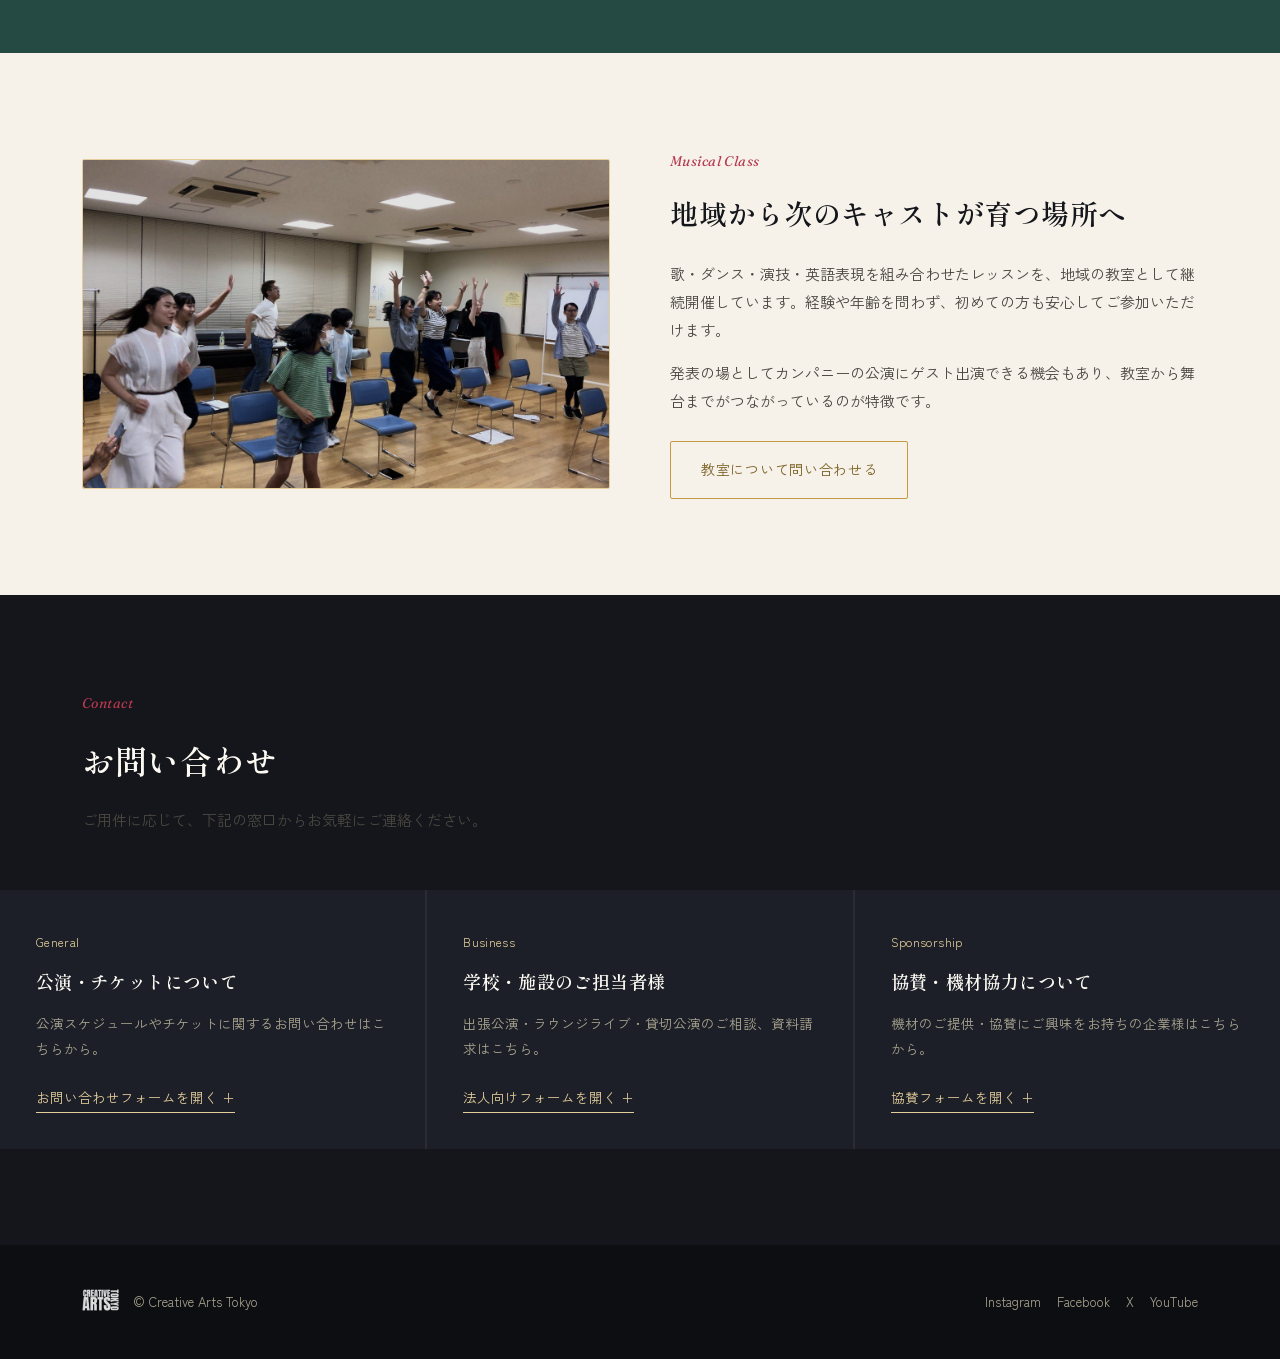
==== commit b90776f5: "Update index.html" ====
--- a/index.html
+++ b/index.html
@@ -194,11 +194,7 @@
         <div class="t-date">2026.08.23</div>
         <div class="t-title">Musical Workshop</div>
       </div>
-      <div class="t-item next">
-        <div class="t-date">直近の公演</div>
-        <div class="t-title">［ ここに最新の公演・出張公演・ラウンジライブの実績を追加 ］</div>
-        <div class="t-venue">venue / date TBD</div>
-      </div>
+
     </div>
   </div>
 </section>
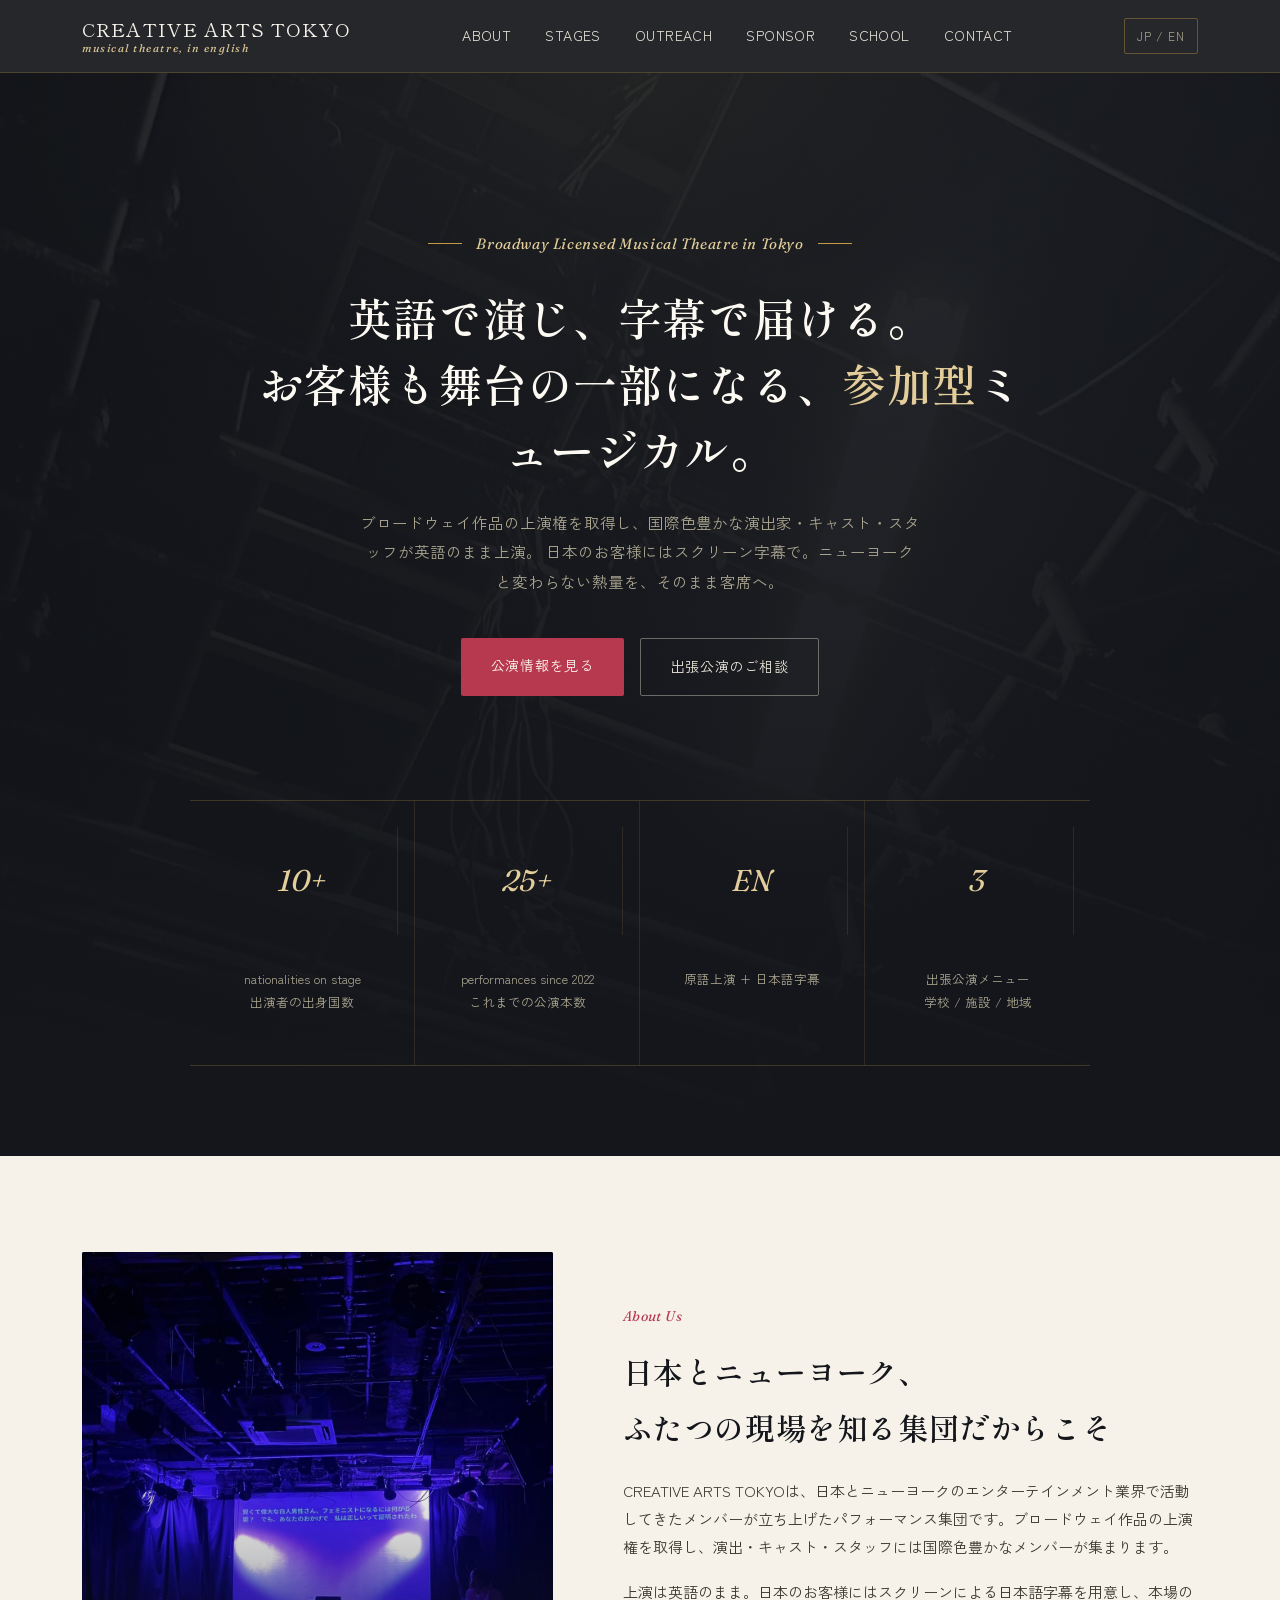
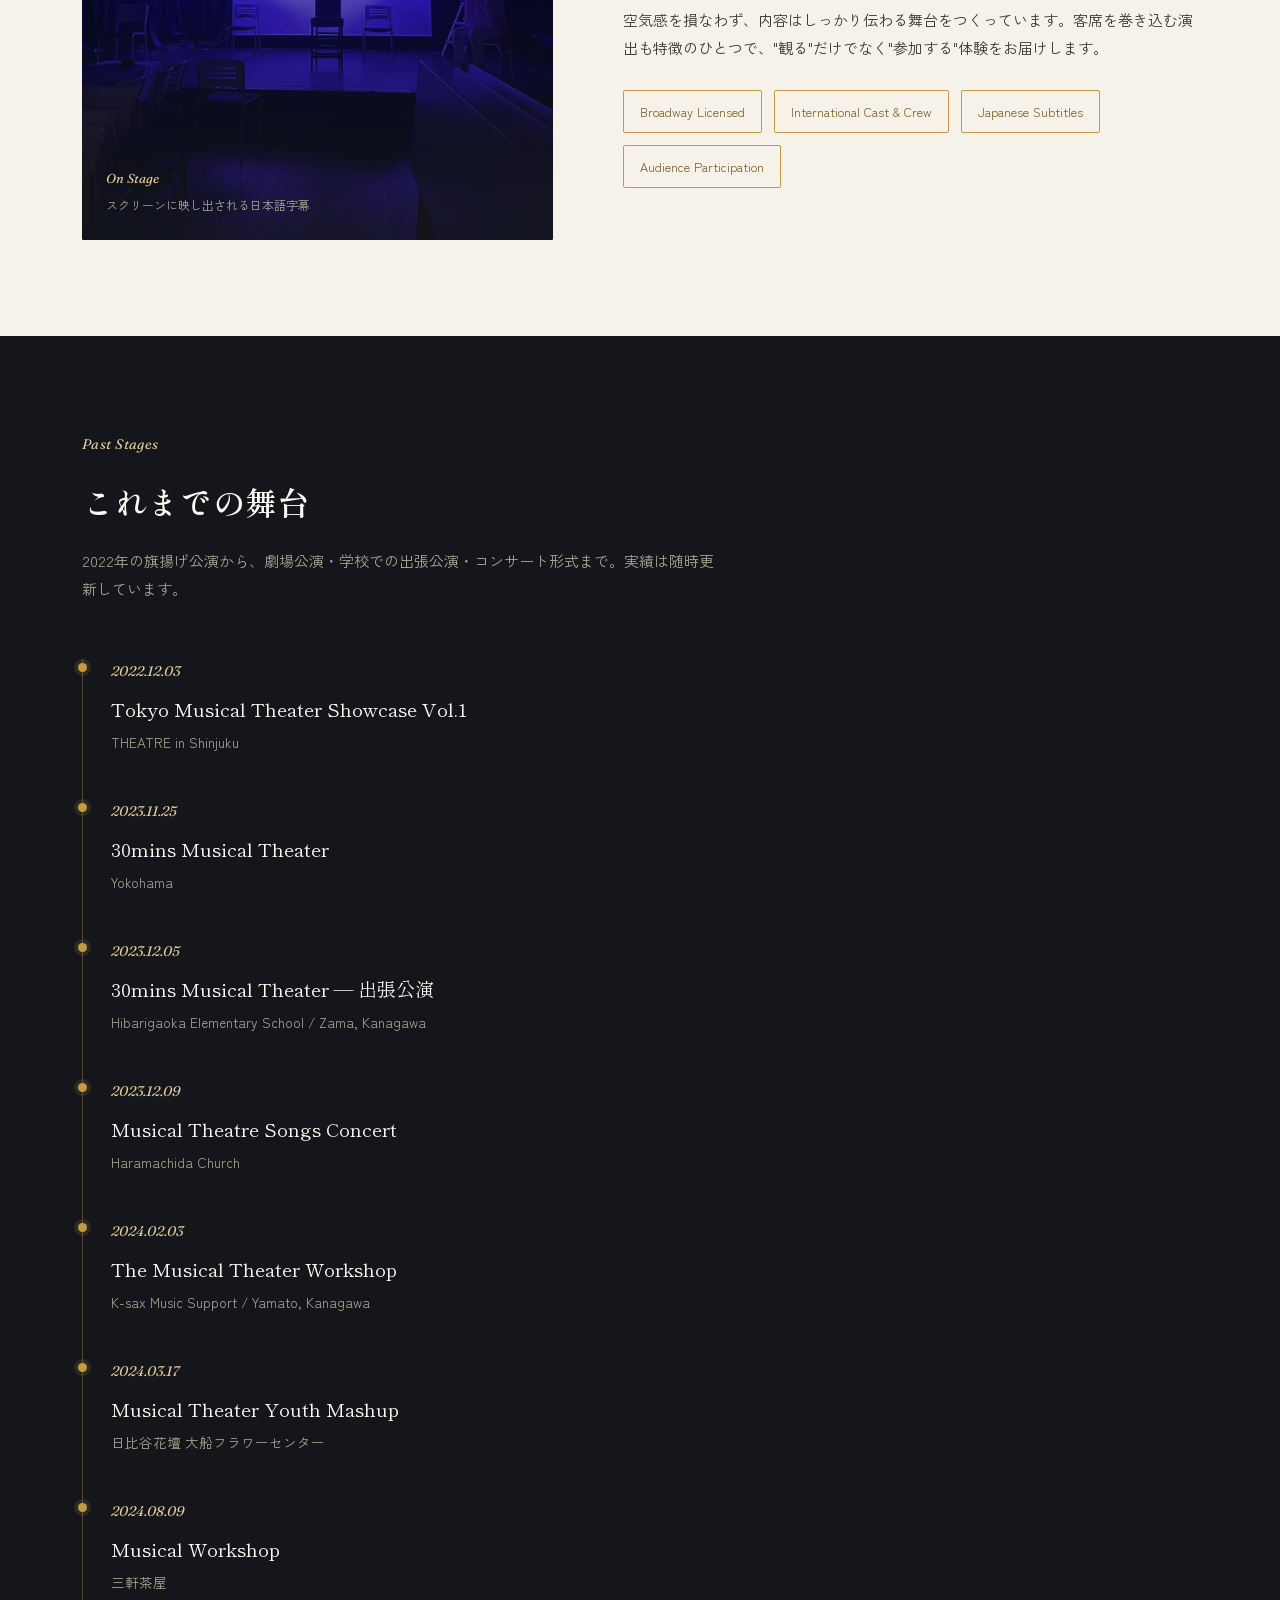
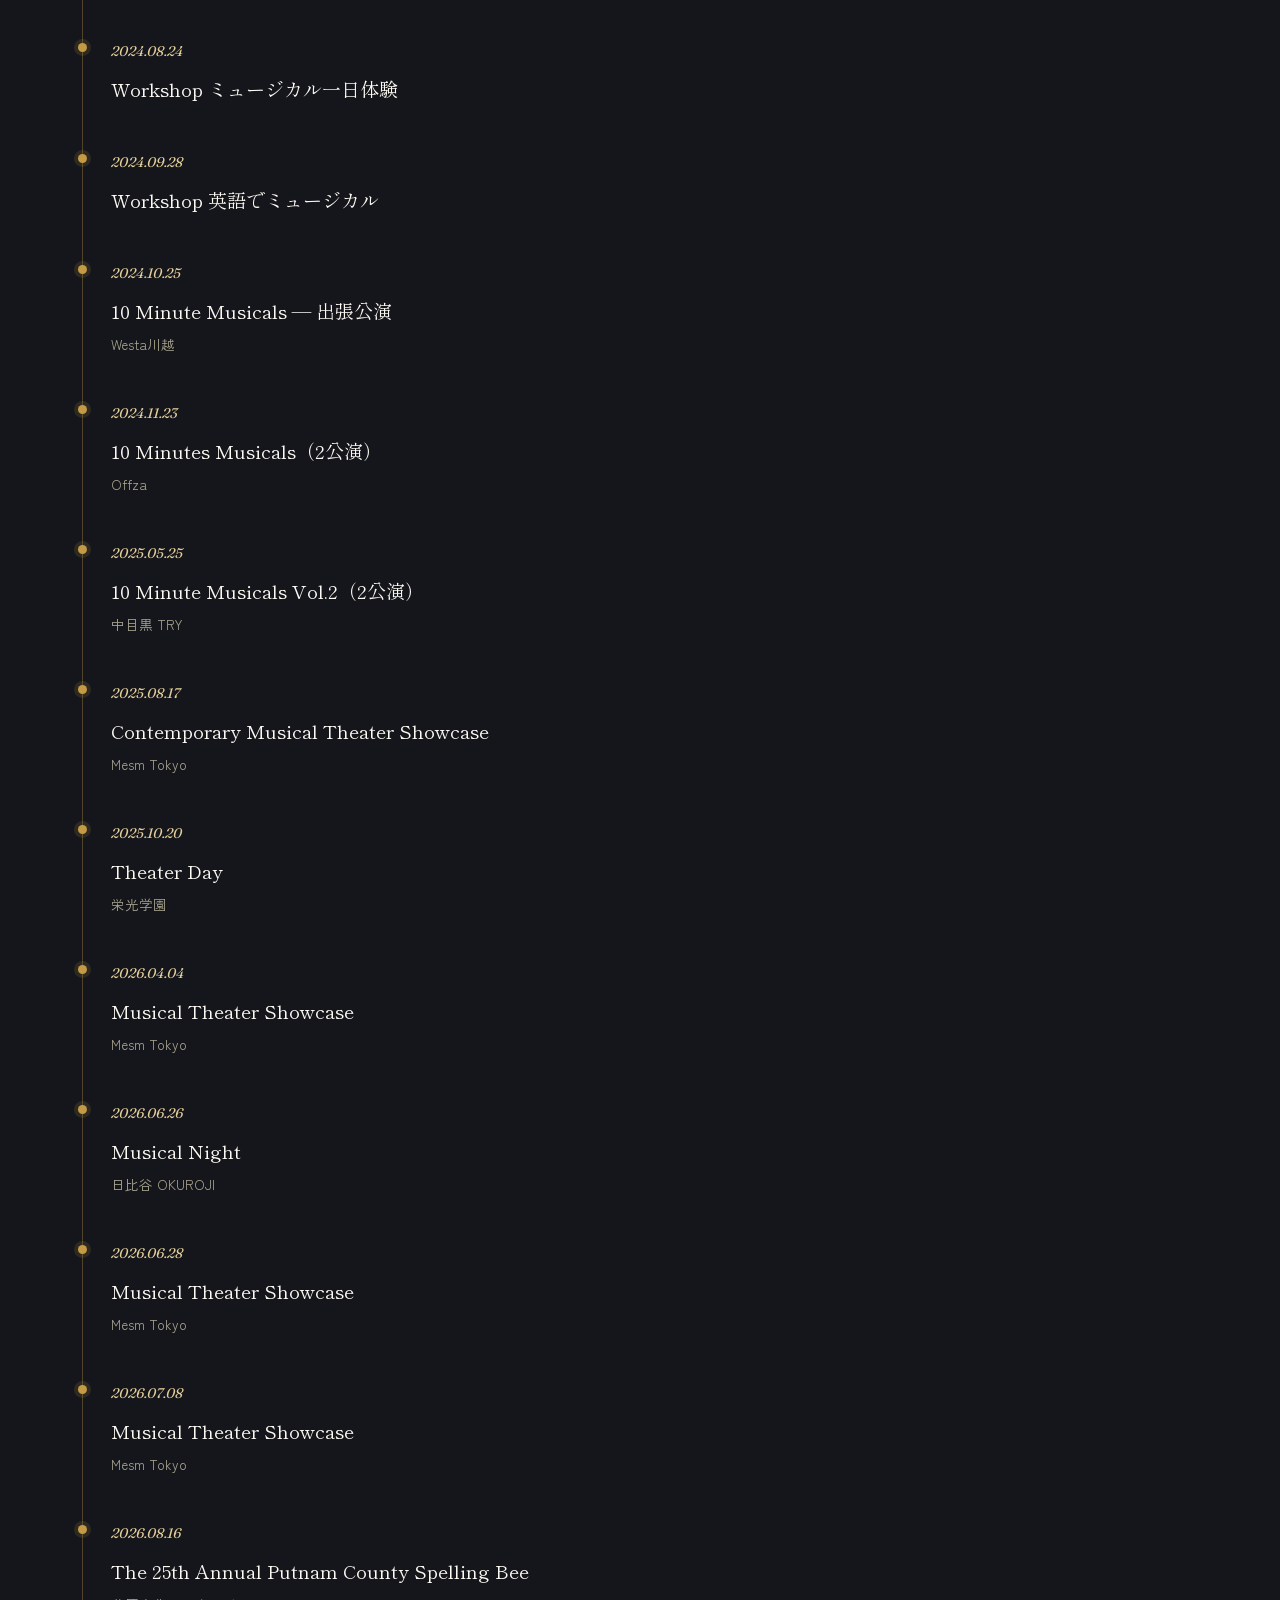
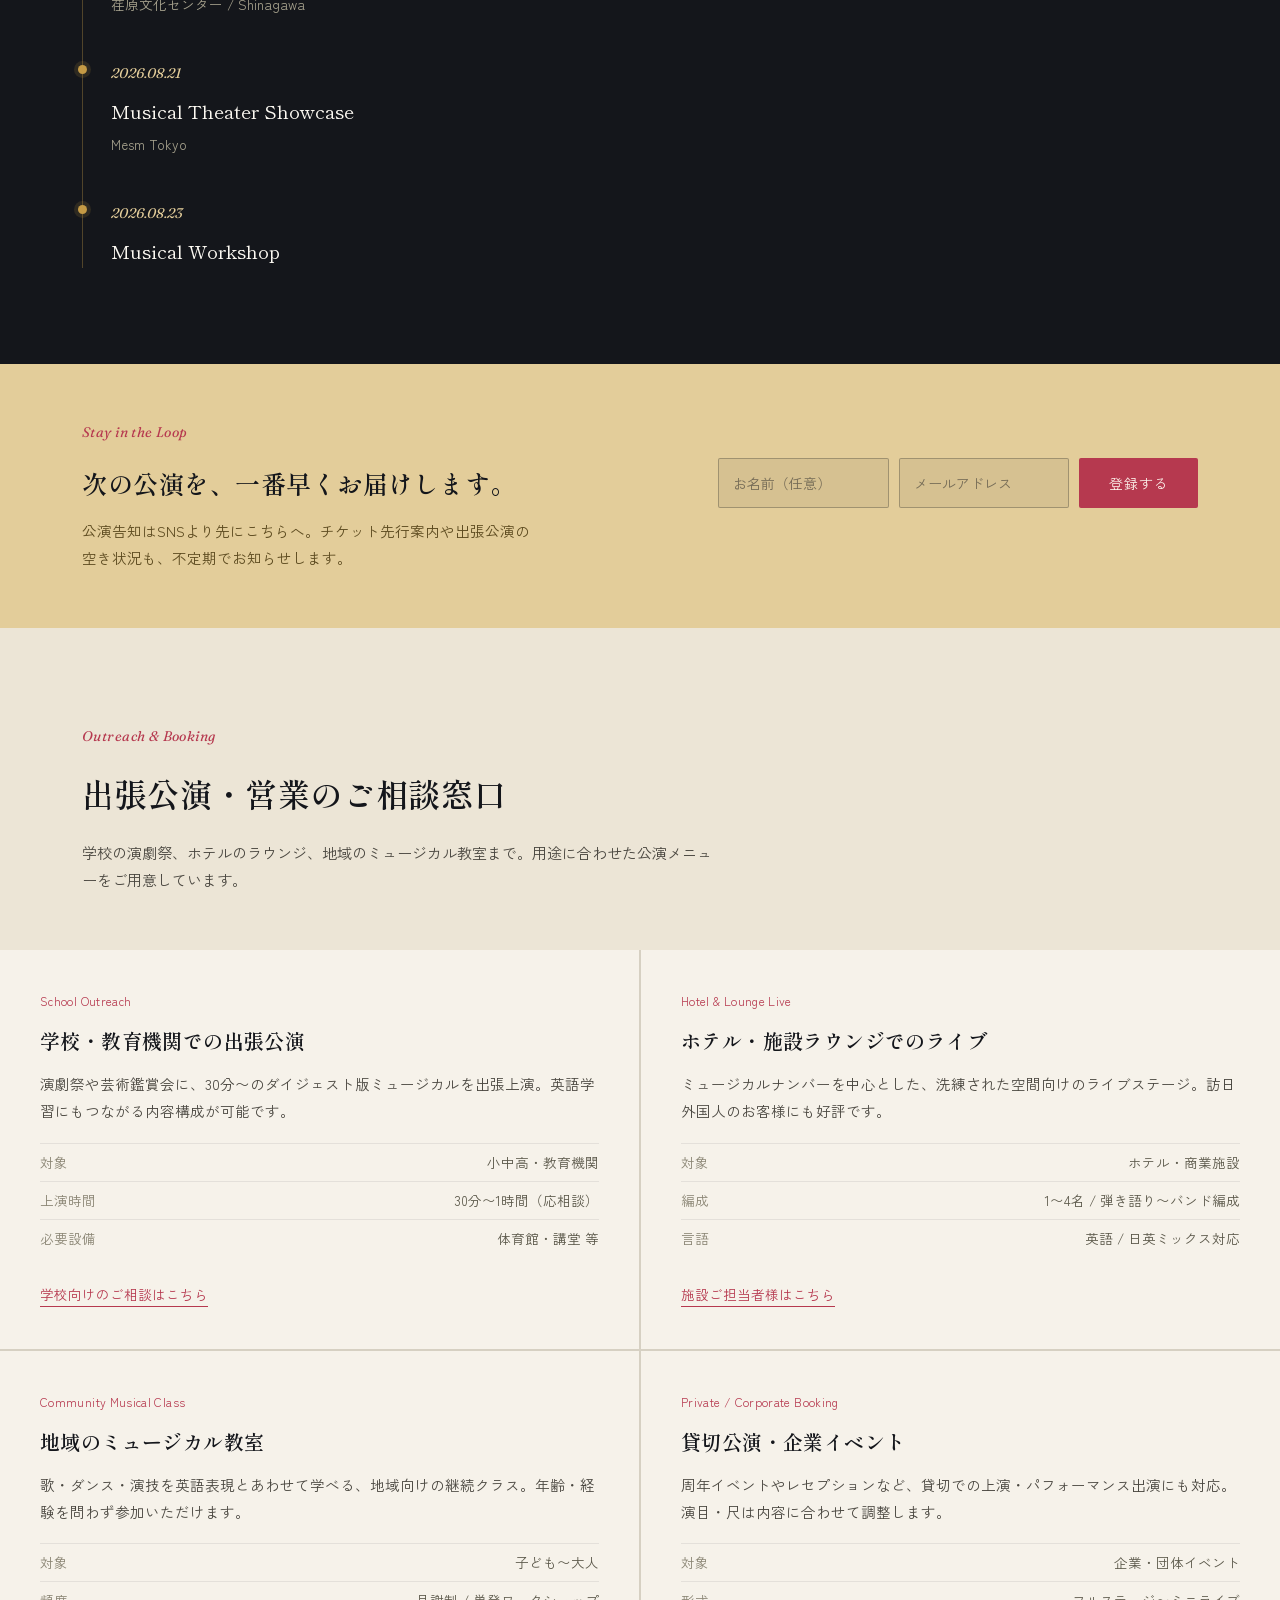
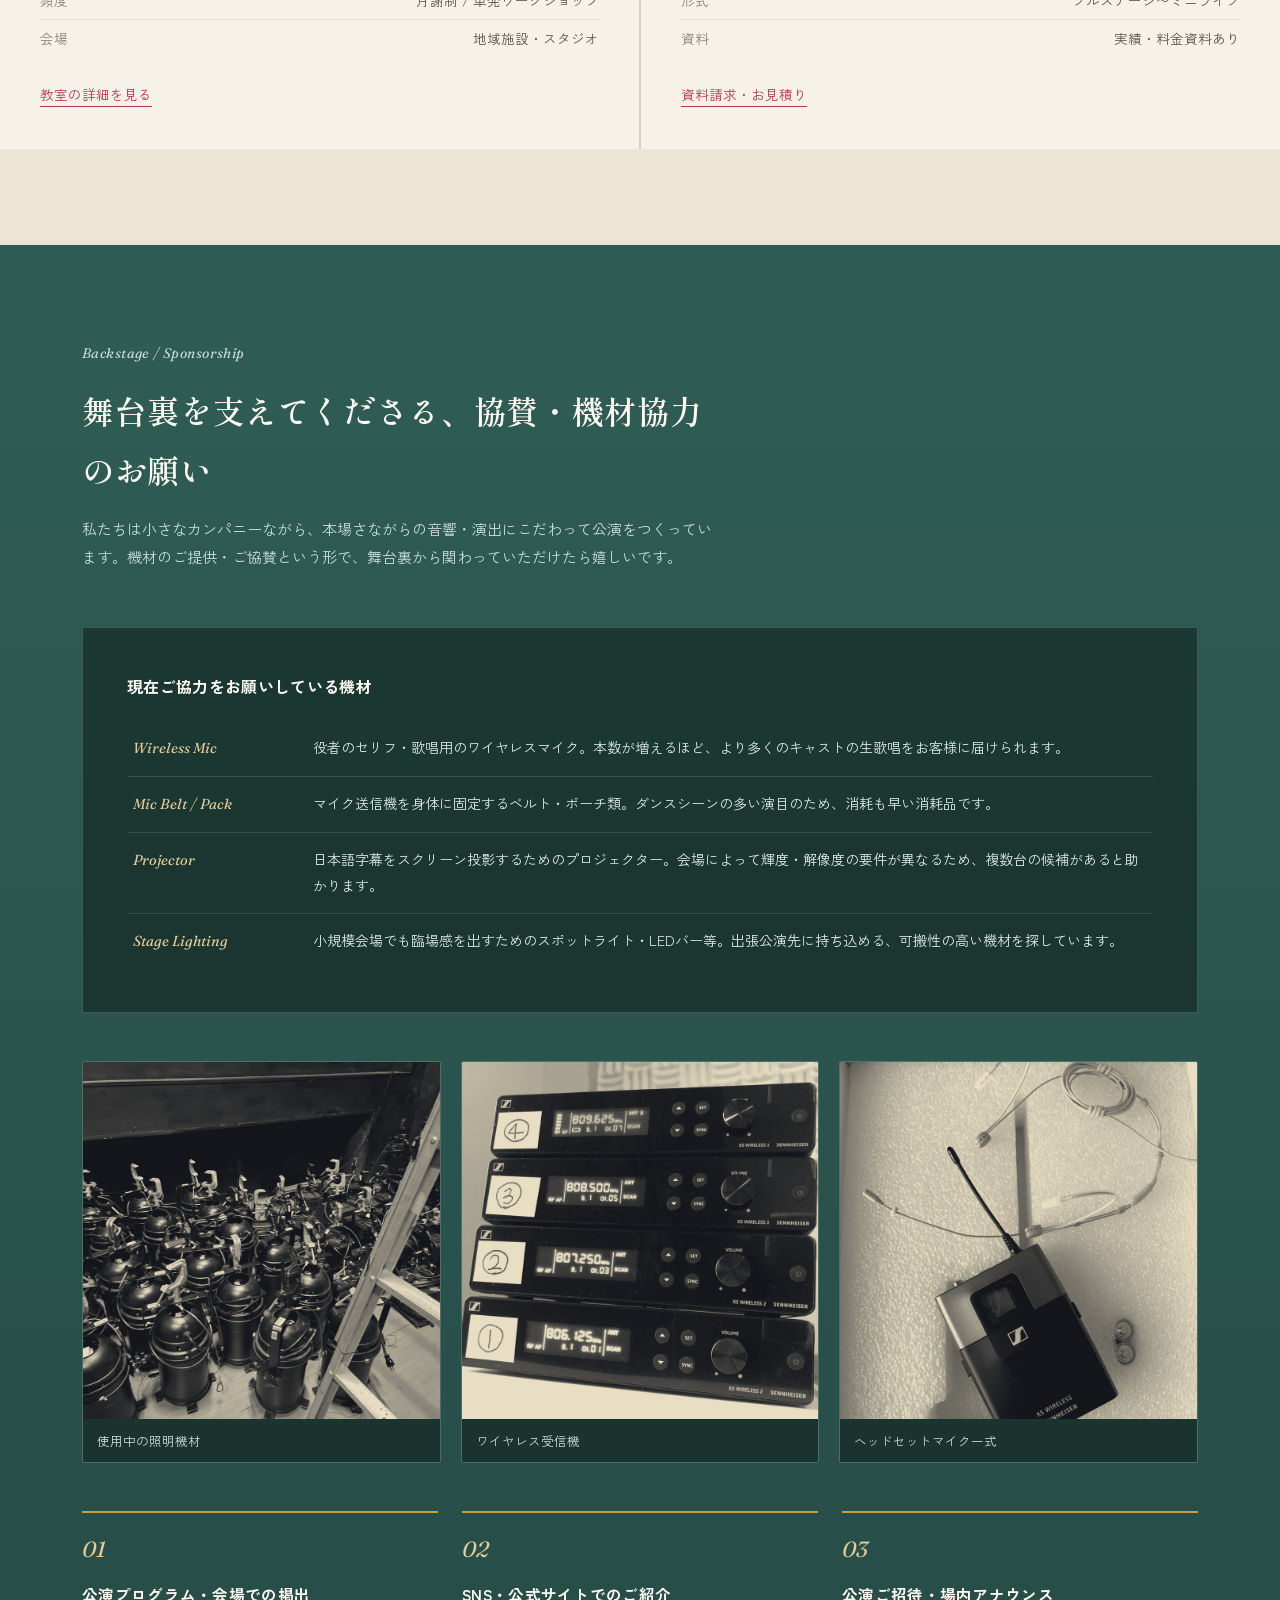
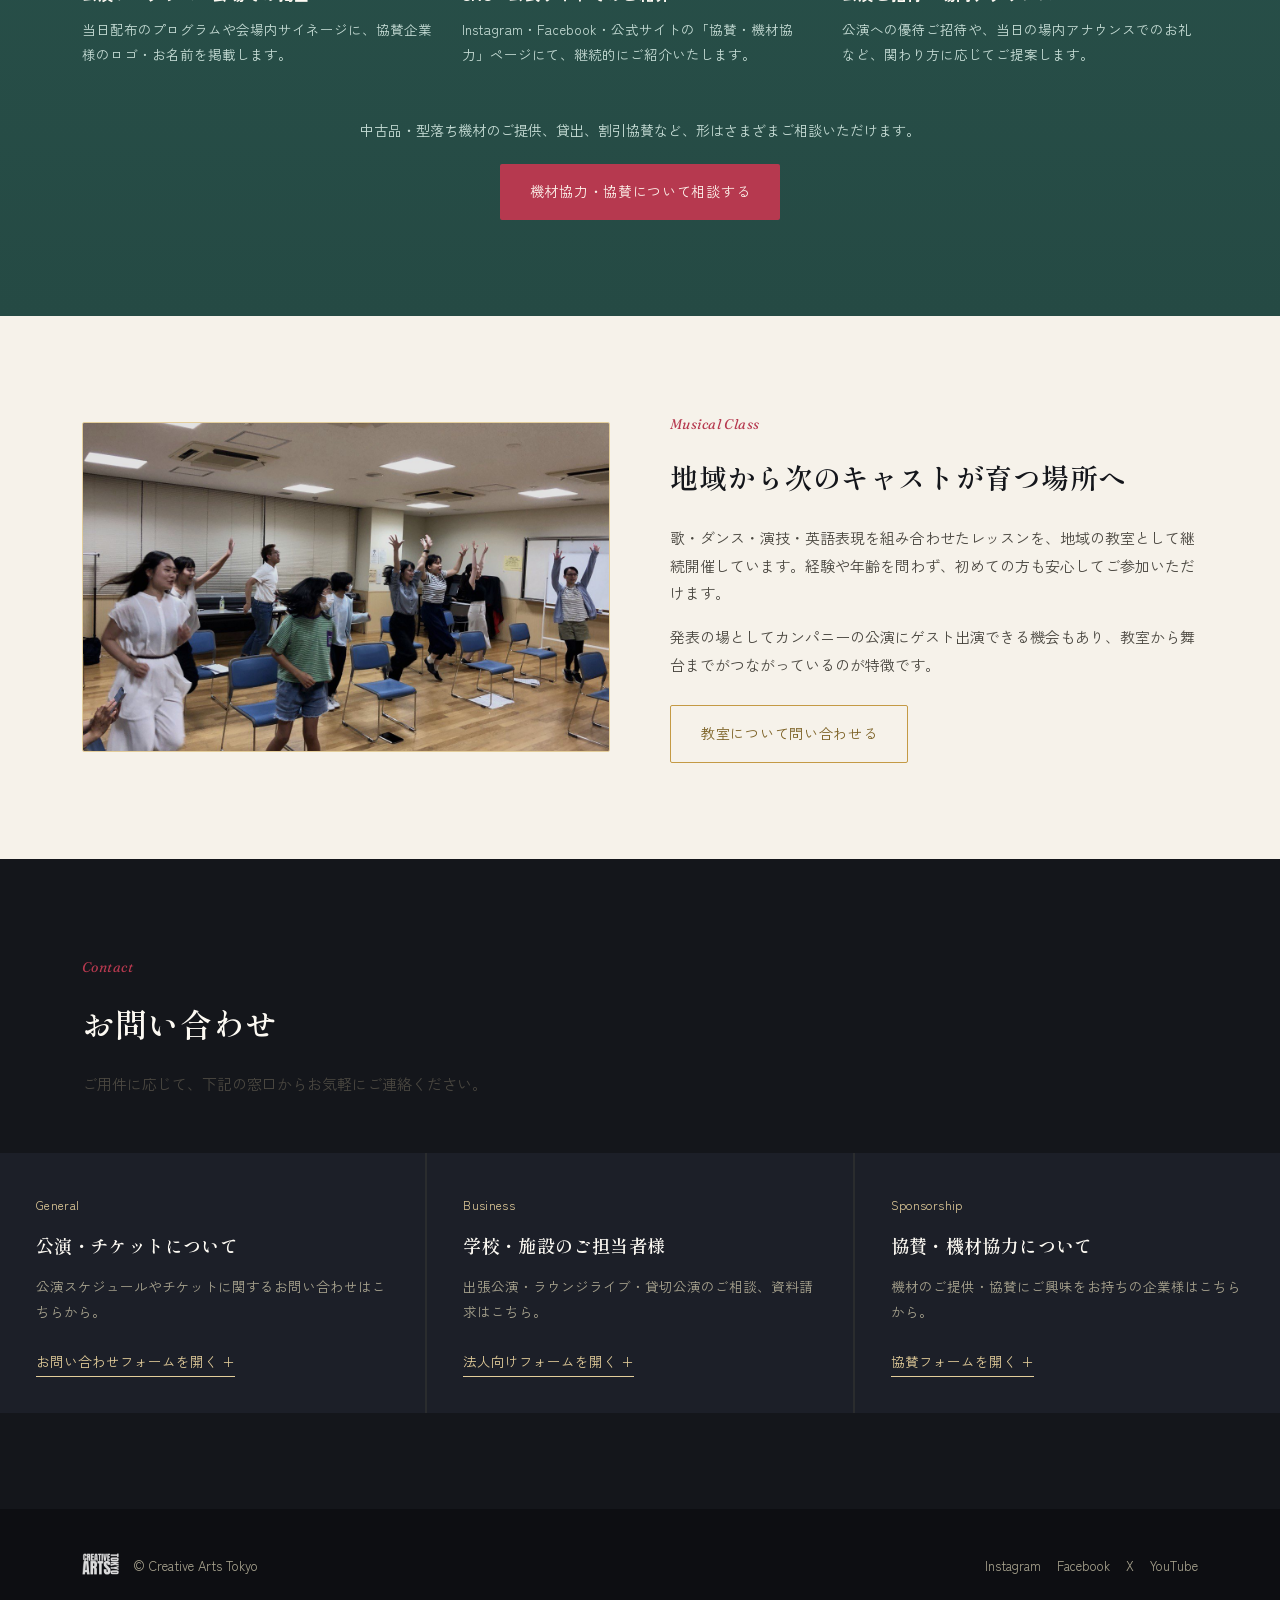
==== commit eff295cd: "Add files via upload" ====
--- a/index.html
+++ b/index.html
@@ -22,7 +22,7 @@
       <a href="#school">SCHOOL</a>
       <a href="#contact">CONTACT</a>
     </nav>
-    <div class="lang-toggle">JP / EN</div>
+    <a class="lang-toggle" href="en.html" style="text-decoration:none;">JP / EN</a>
     <button class="nav-toggle" id="navToggle" aria-label="メニュー" aria-expanded="false">
       <span></span><span></span><span></span>
     </button>
@@ -194,8 +194,34 @@
         <div class="t-date">2026.08.23</div>
         <div class="t-title">Musical Workshop</div>
       </div>
-
-    </div>
+      <!--
+      <div class="t-item next">
+        <div class="t-date">直近の公演</div>
+        <div class="t-title">［ ここに最新の公演・出張公演・ラウンジライブの実績を追加 ］</div>
+        <div class="t-venue">venue / date TBD</div>
+      </div>
+      -->
+    </div>
+  </div>
+</section>
+
+<section class="newsletter" id="newsletter">
+  <div class="wrap newsletter-inner">
+    <div class="newsletter-text">
+      <span class="kicker">Stay in the Loop</span>
+      <h2>次の公演を、一番早くお届けします。</h2>
+      <p>公演告知はSNSより先にこちらへ。チケット先行案内や出張公演の空き状況も、不定期でお知らせします。</p>
+    </div>
+    <form class="inquiry-form newsletter-form" data-form="newsletter" action="https://formspree.io/f/myeyjokq" method="POST">
+      <input type="hidden" name="_subject" value="【メルマガ登録】新規フォロー登録">
+      <input type="hidden" name="category" value="ニュースレター登録">
+      <div class="newsletter-fields">
+        <input type="text" name="name" placeholder="お名前（任意）">
+        <input type="email" name="email" required placeholder="メールアドレス">
+        <button type="submit" class="btn btn-primary form-submit">登録する</button>
+      </div>
+      <p class="form-status" role="status" aria-live="polite"></p>
+    </form>
   </div>
 </section>
 
@@ -344,7 +370,7 @@
       <p>公演スケジュールやチケットに関するお問い合わせはこちらから。</p>
       <details class="inquiry">
         <summary>お問い合わせフォームを開く</summary>
-        <form class="inquiry-form" data-form="general" action="https://formspree.io/f/YOUR_FORM_ID" method="POST">
+        <form class="inquiry-form" data-form="general" action="https://formspree.io/f/myeyjokq" method="POST">
           <input type="hidden" name="_subject" value="【一般】公演・チケットについてのお問い合わせ">
           <input type="hidden" name="category" value="一般のお客様（公演・チケット）">
           <label>お名前<span class="req">必須</span><input type="text" name="name" required></label>
@@ -361,7 +387,7 @@
       <p>出張公演・ラウンジライブ・貸切公演のご相談、資料請求はこちら。</p>
       <details class="inquiry">
         <summary>法人向けフォームを開く</summary>
-        <form class="inquiry-form" data-form="business" action="https://formspree.io/f/YOUR_FORM_ID" method="POST">
+        <form class="inquiry-form" data-form="business" action="https://formspree.io/f/myeyjokq" method="POST">
           <input type="hidden" name="_subject" value="【法人】出張公演・貸切公演のご相談">
           <input type="hidden" name="category" value="学校・施設のご担当者様（出張公演・貸切）">
           <label>ご担当者名<span class="req">必須</span><input type="text" name="name" required></label>
@@ -380,7 +406,7 @@
       <p>機材のご提供・協賛にご興味をお持ちの企業様はこちらから。</p>
       <details class="inquiry">
         <summary>協賛フォームを開く</summary>
-        <form class="inquiry-form" data-form="sponsor" action="https://formspree.io/f/YOUR_FORM_ID" method="POST">
+        <form class="inquiry-form" data-form="sponsor" action="https://formspree.io/f/myeyjokq" method="POST">
           <input type="hidden" name="_subject" value="【協賛】機材協力・協賛のご相談">
           <input type="hidden" name="category" value="協賛・機材協力について">
           <label>ご担当者名<span class="req">必須</span><input type="text" name="name" required></label>
--- a/style.css
+++ b/style.css
@@ -292,3 +292,28 @@
 .form-submit{ align-self:flex-start; border:none; cursor:pointer; font-family:var(--sans); }
 .form-status{ font-size:13px; min-height:18px; color:var(--gold-soft); }
 .form-status.error{ color:#e2828f; }
+
+/* ---------- NEWSLETTER ---------- */
+.newsletter{ background:var(--gold-soft); padding:56px 0; }
+.newsletter-inner{ display:flex; align-items:center; justify-content:space-between; gap:44px; flex-wrap:wrap; }
+.newsletter-text{ max-width:460px; }
+.newsletter .kicker{ color:var(--crimson); }
+.newsletter-text h2{ font-size:25px; color:var(--ink); }
+.newsletter-text p{ margin-top:12px; color:#5c4a1f; font-size:14.5px; }
+.newsletter-form.inquiry-form{ flex:1; min-width:280px; max-width:480px; margin-top:0; padding-top:0; border-top:none; gap:8px; }
+.newsletter-fields{ display:flex; gap:10px; flex-wrap:wrap; }
+.newsletter-fields input{
+  flex:1; min-width:150px;
+  background:rgba(20,22,27,.06); border:1px solid rgba(20,22,27,.28); border-radius:2px;
+  padding:13px 14px; font-family:var(--sans); font-size:14px; color:var(--ink);
+}
+.newsletter-fields input::placeholder{ color:rgba(20,22,27,.5); }
+.newsletter-fields input:focus{ outline:none; border-color:var(--crimson); }
+.newsletter-fields .form-submit{ align-self:auto; }
+.newsletter .form-status{ color:#7a5f22; }
+.newsletter .form-status.error{ color:var(--crimson); }
+@media(max-width:640px){
+  .newsletter-inner{ flex-direction:column; align-items:flex-start; }
+  .newsletter-fields{ flex-direction:column; }
+  .newsletter-fields input, .newsletter-fields button{ width:100%; }
+}
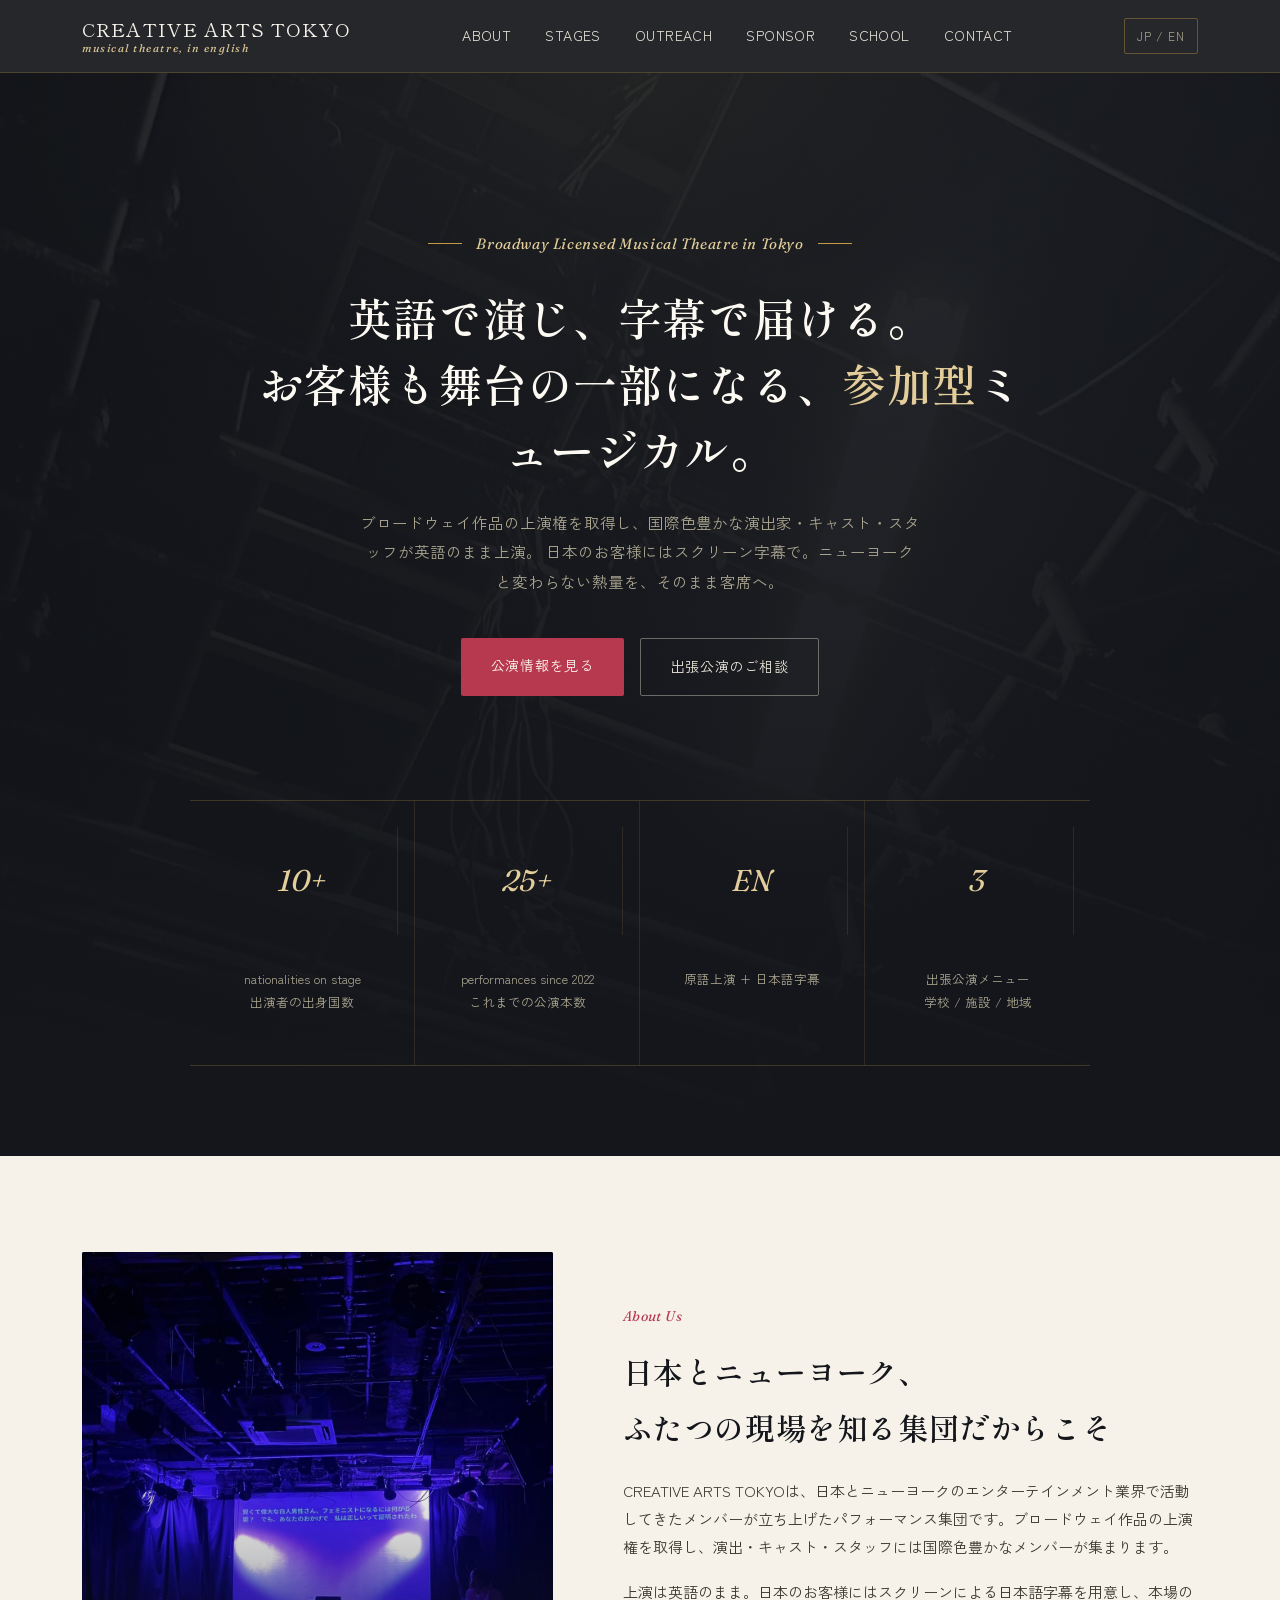
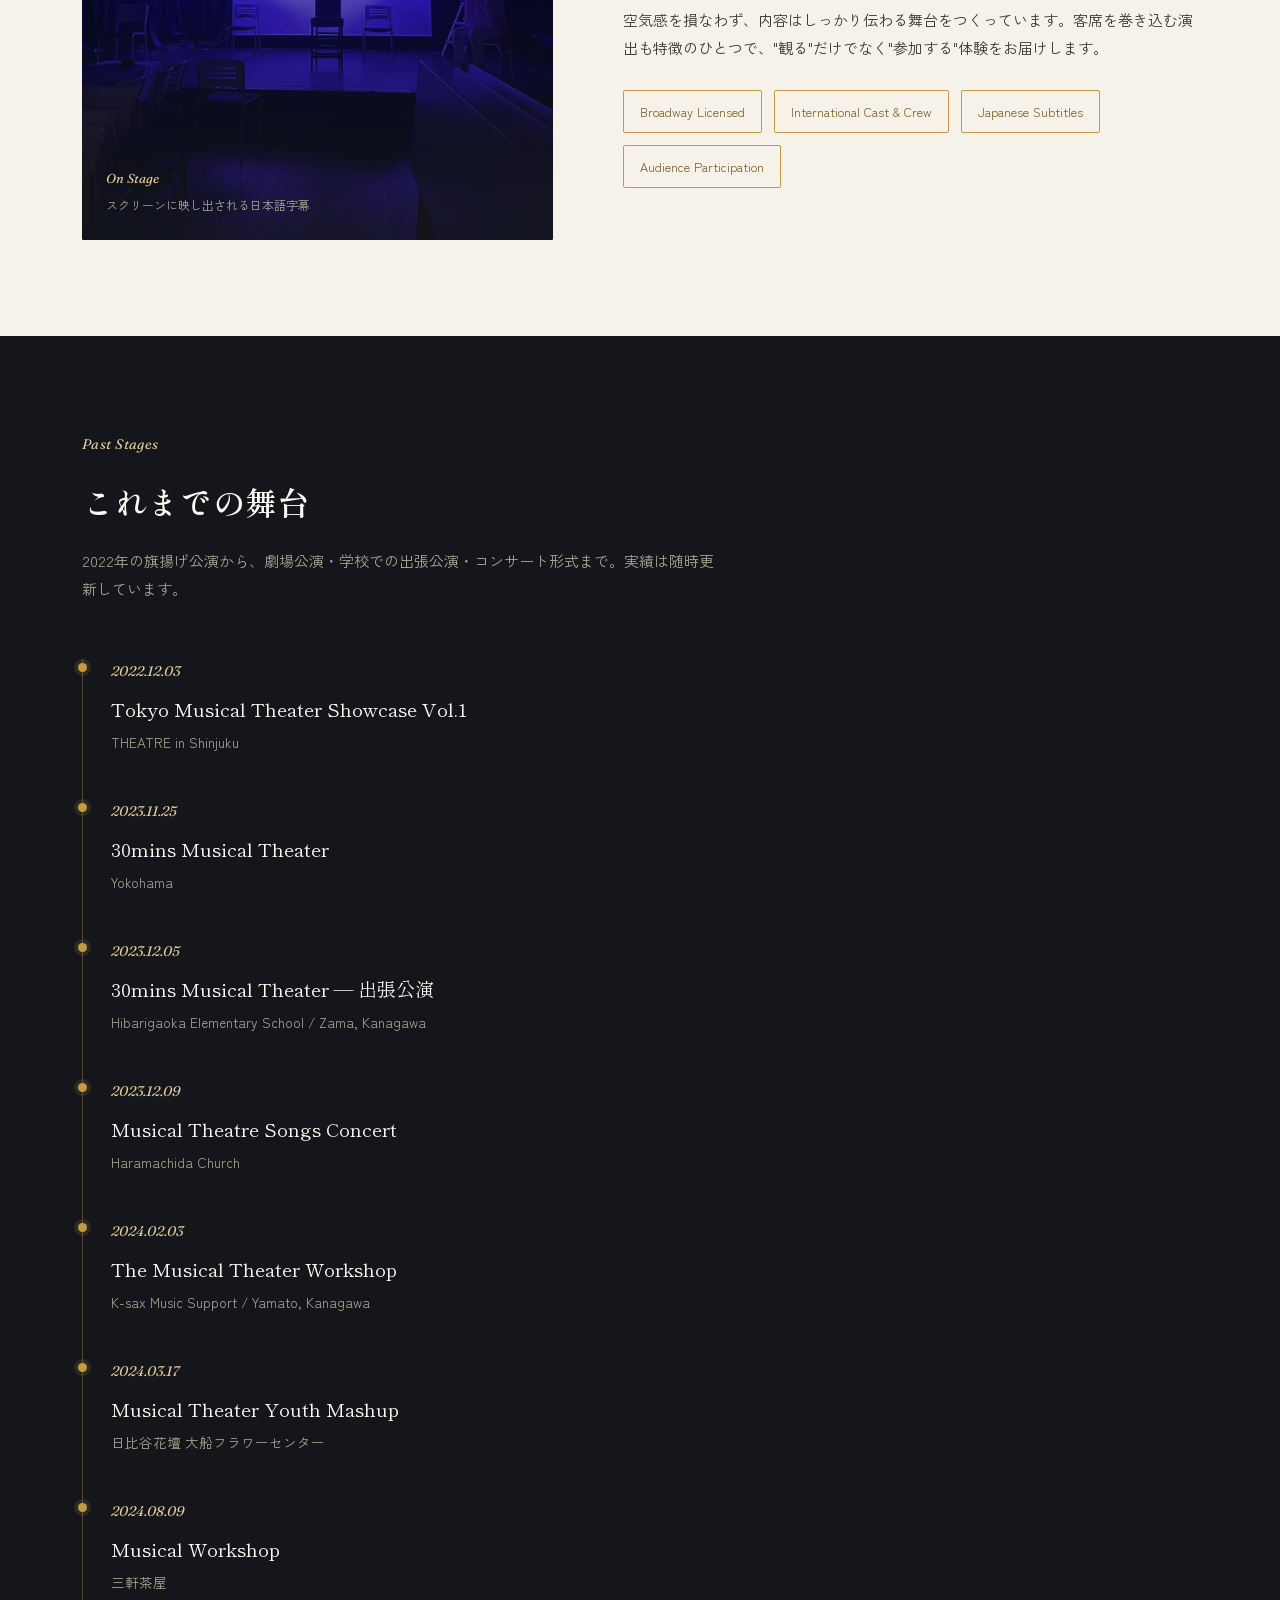
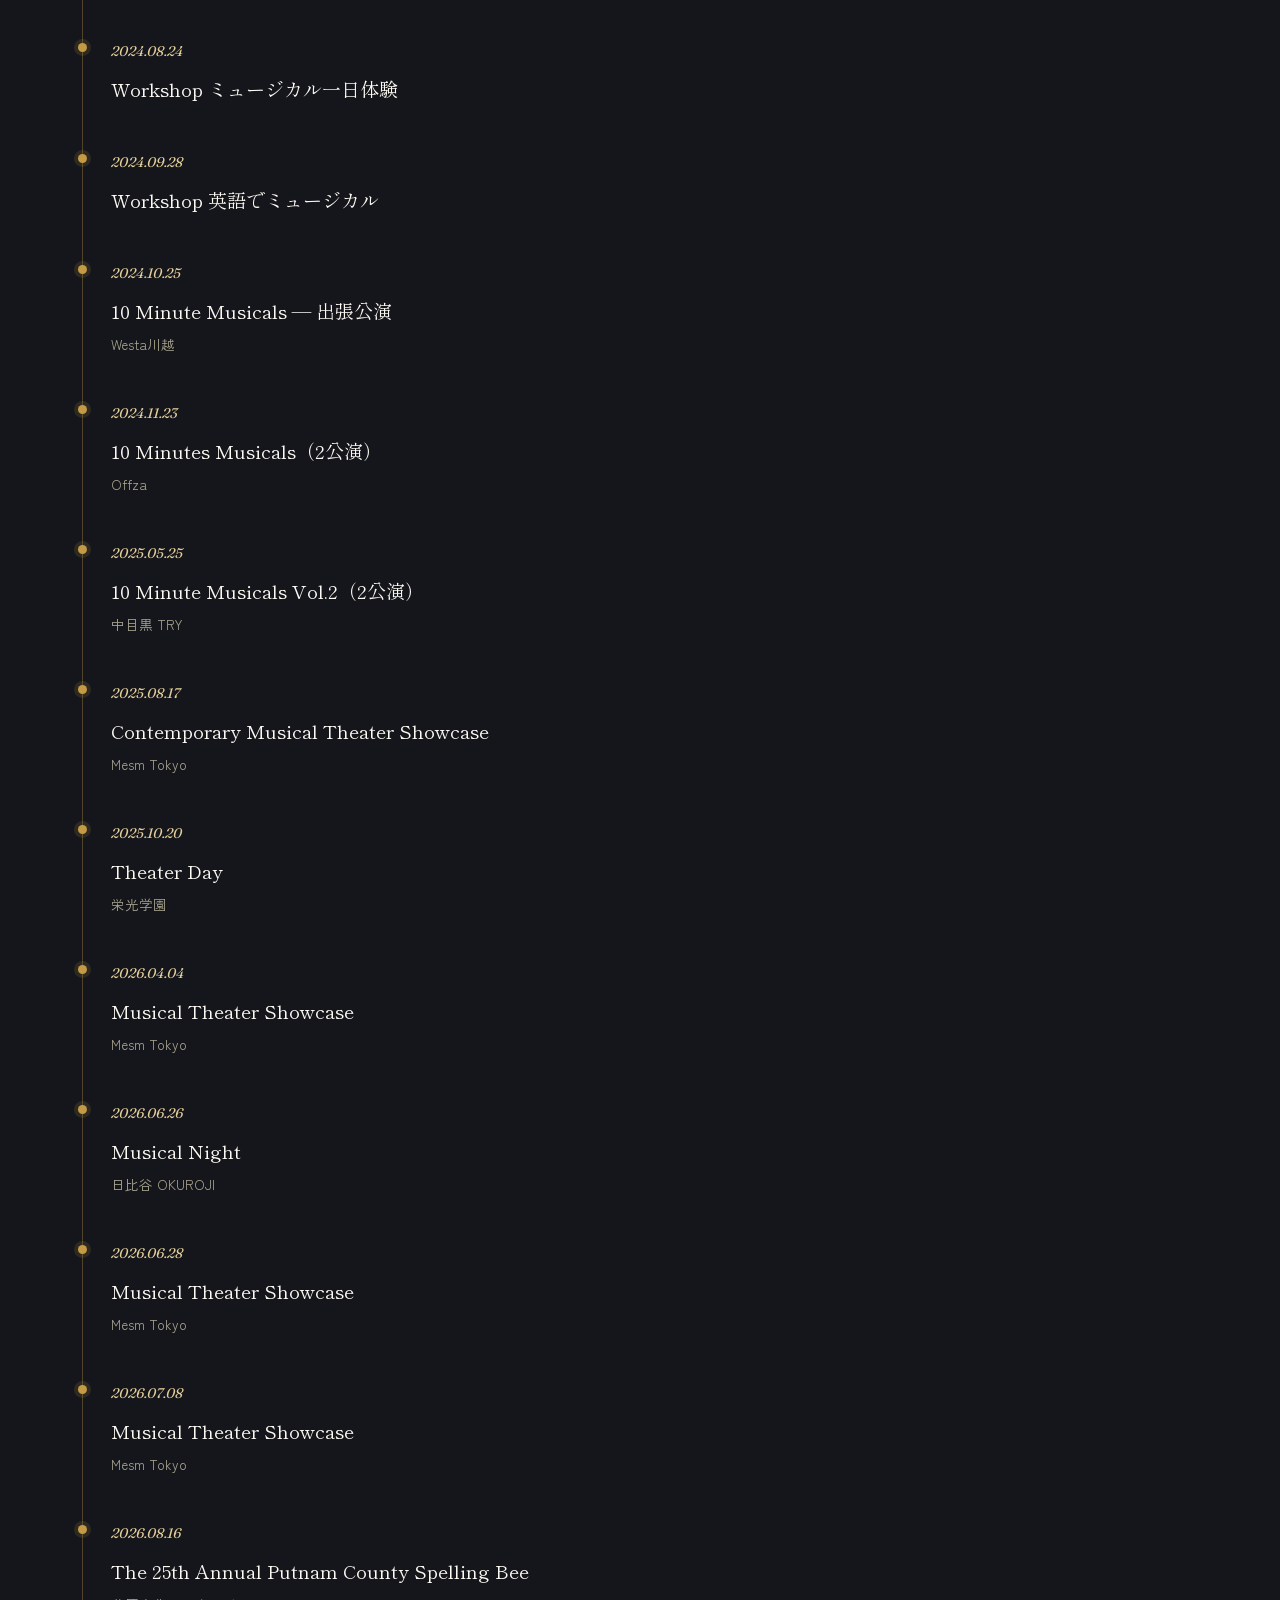
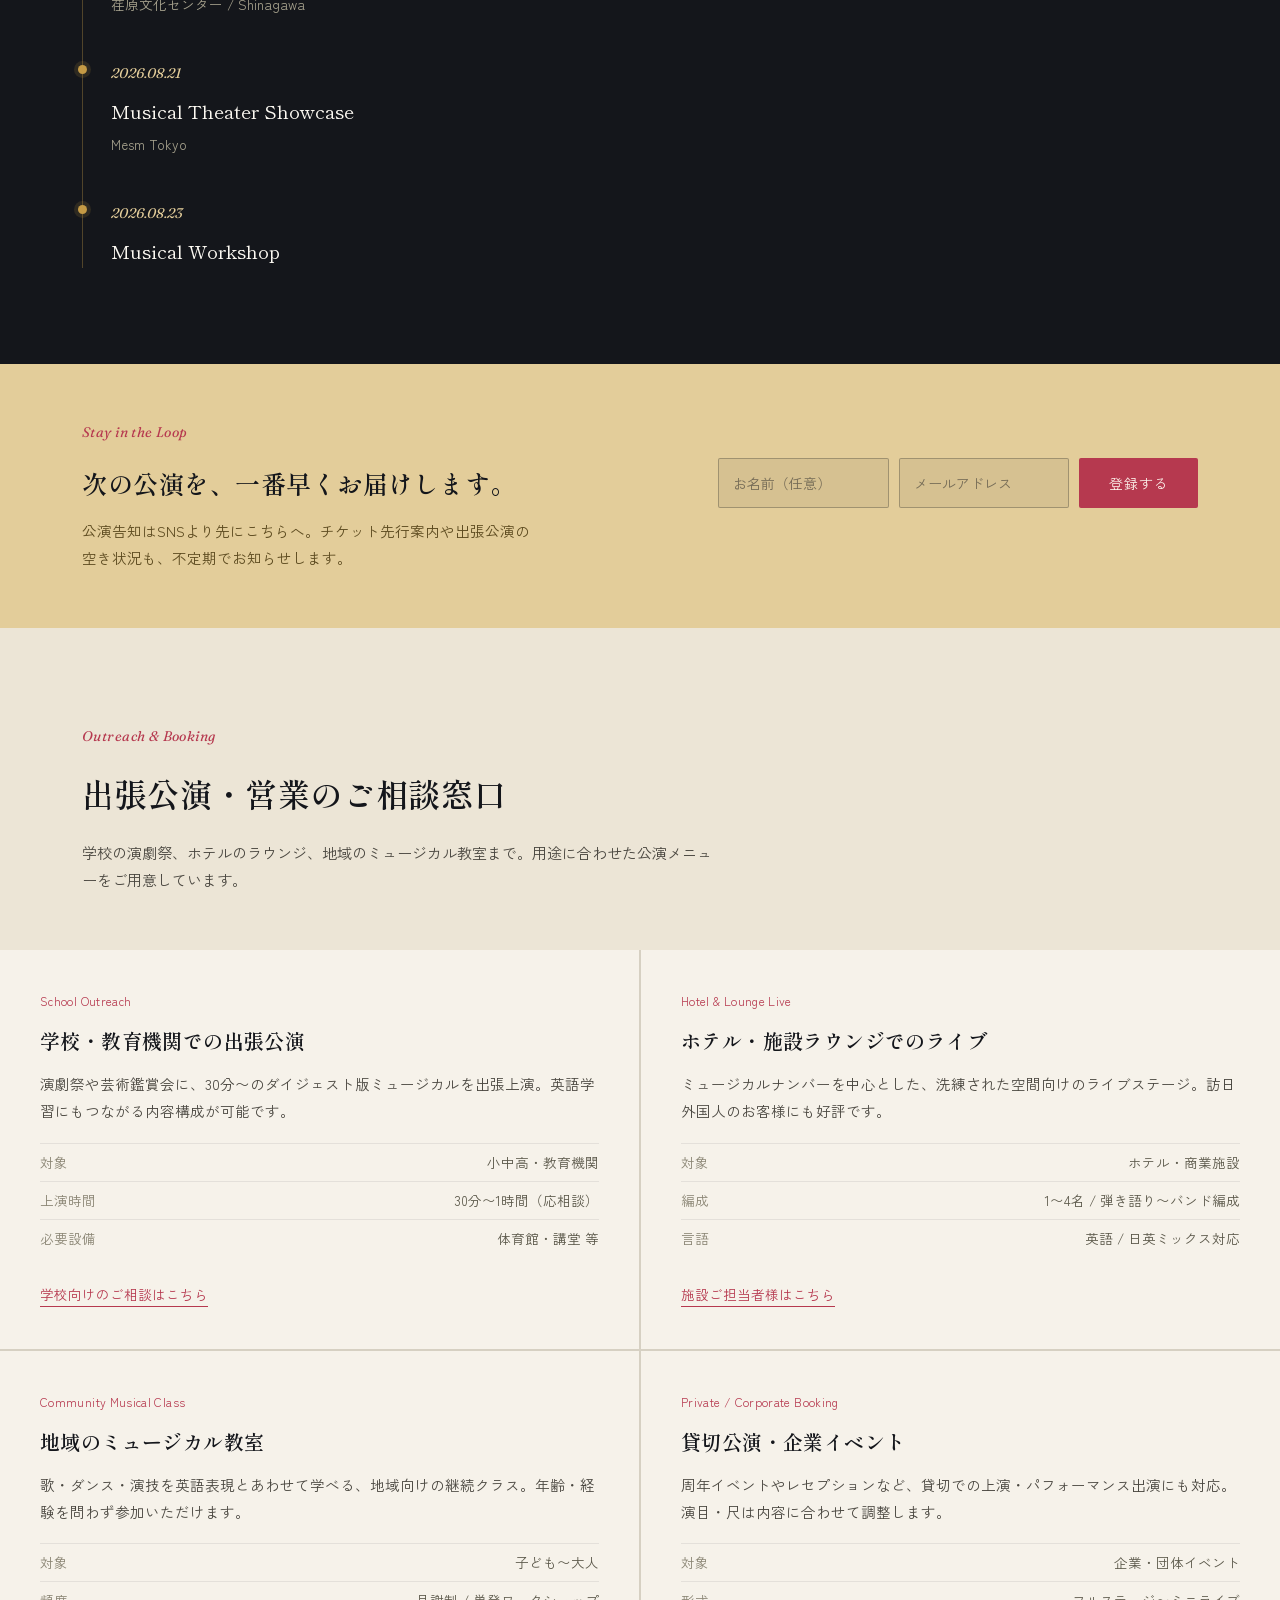
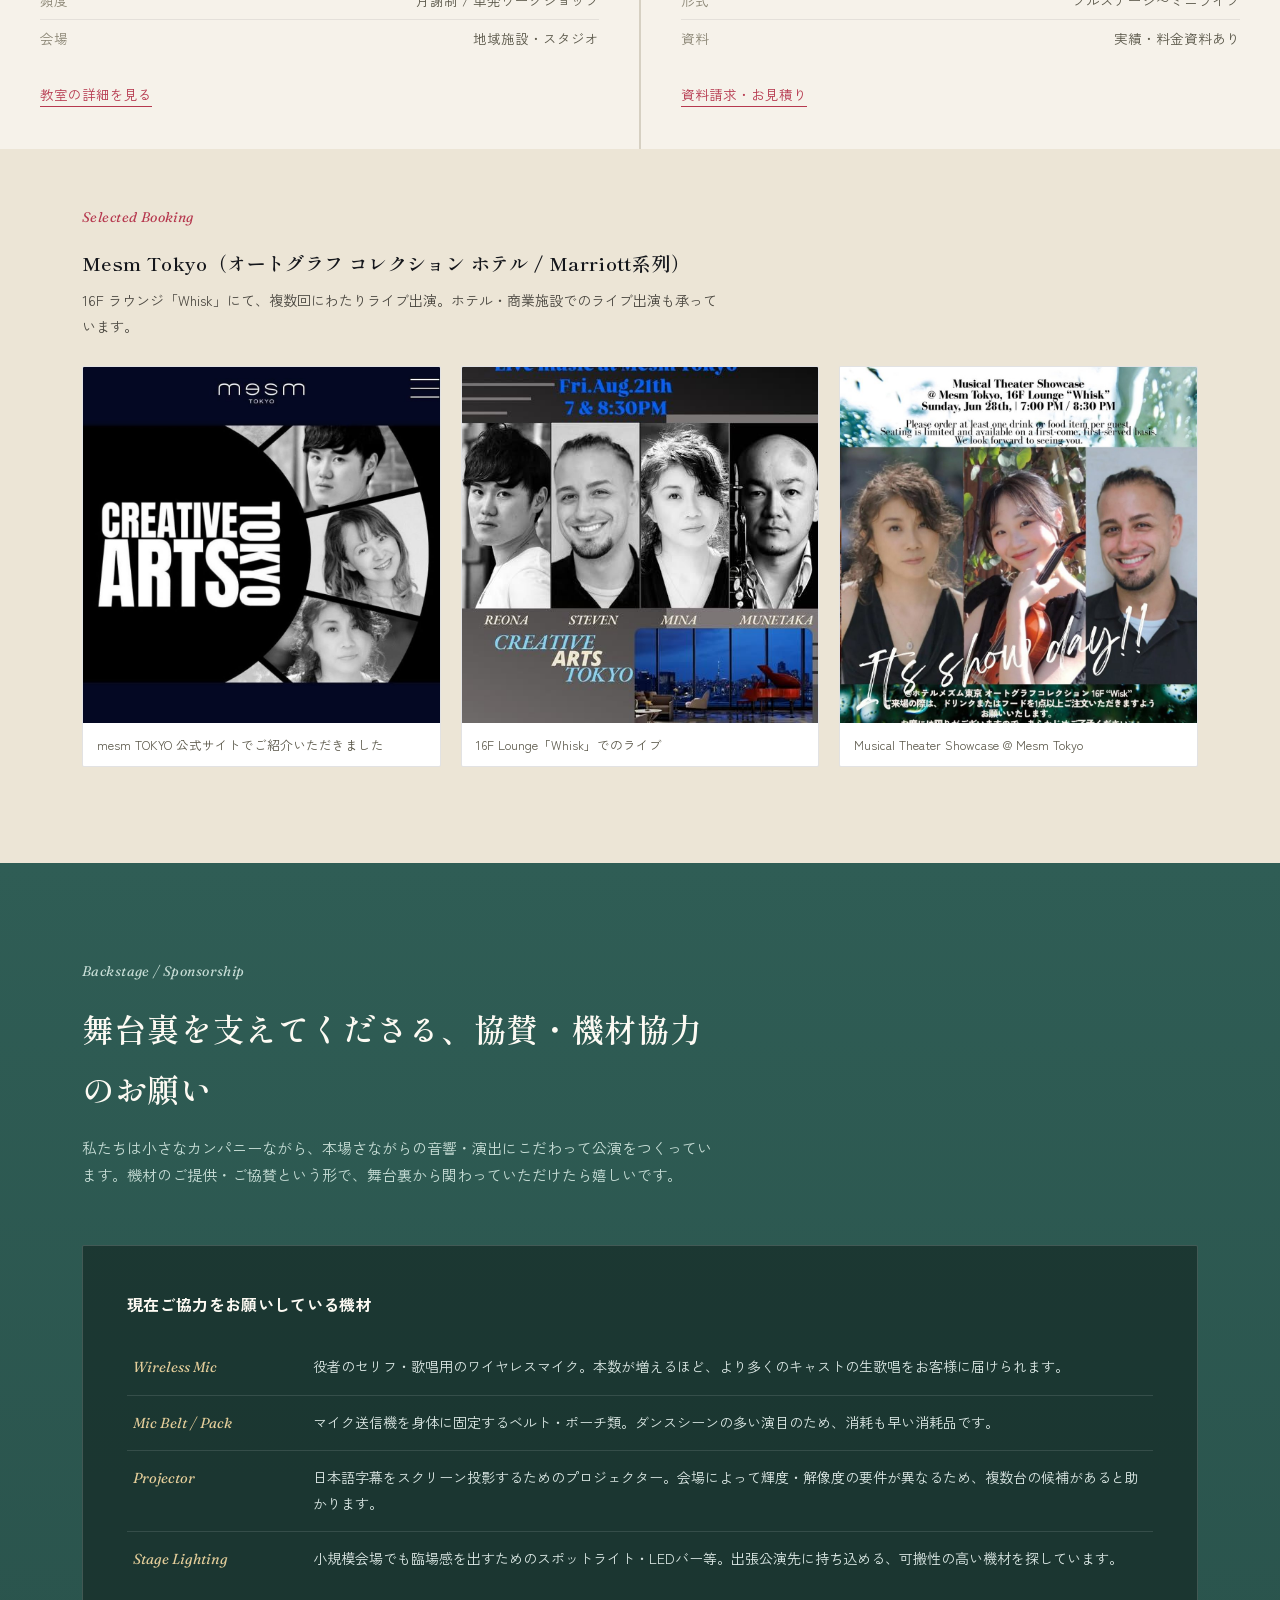
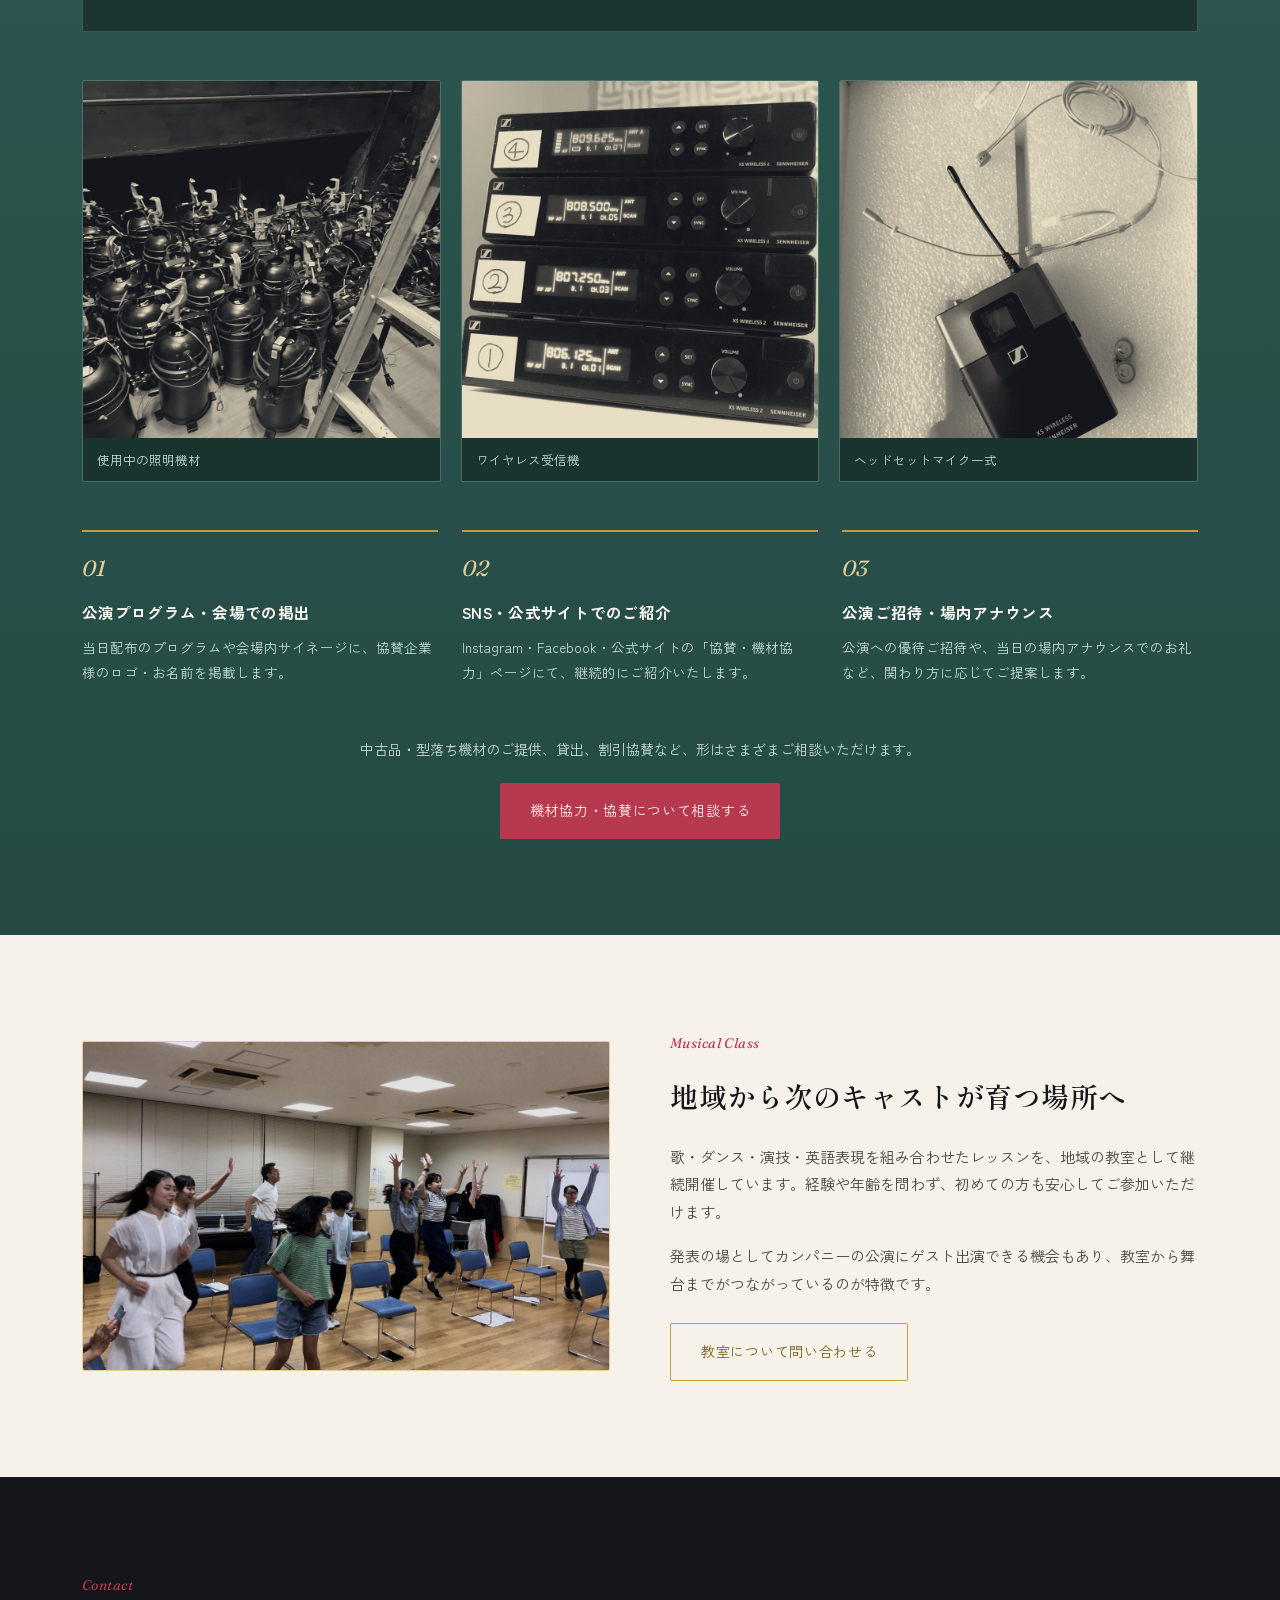
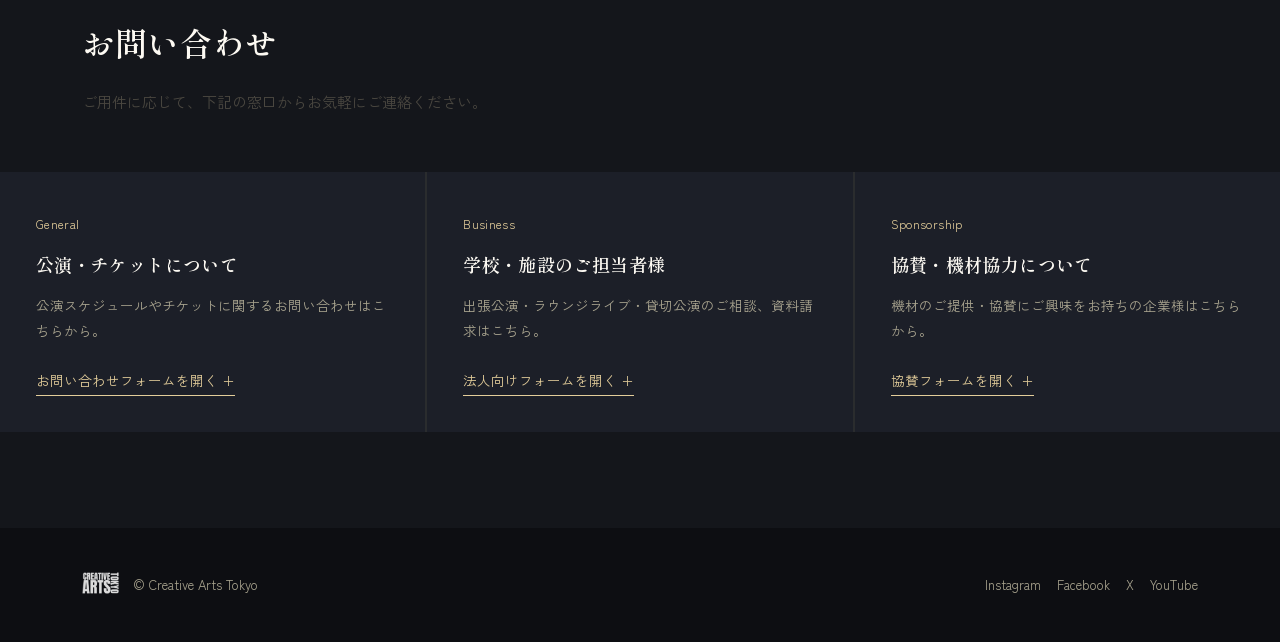
==== commit 4619fea7: "Add files via upload" ====
--- a/index.html
+++ b/index.html
@@ -277,6 +277,28 @@
         <li><span>資料</span><span>実績・料金資料あり</span></li>
       </ul>
       <a class="service-link" href="#contact">資料請求・お見積り</a>
+    </div>
+  </div>
+
+  <div class="wrap outreach-proof">
+    <div class="proof-head">
+      <span class="kicker">Selected Booking</span>
+      <h3>Mesm Tokyo（オートグラフ コレクション ホテル / Marriott系列）</h3>
+      <p>16F ラウンジ「Whisk」にて、複数回にわたりライブ出演。ホテル・商業施設でのライブ出演も承っています。</p>
+    </div>
+    <div class="proof-strip">
+      <figure>
+        <img src="outreach-proof-1.jpg" alt="mesm TOKYO 公式サイトで紹介されたCreative Arts Tokyo">
+        <figcaption>mesm TOKYO 公式サイトでご紹介いただきました</figcaption>
+      </figure>
+      <figure>
+        <img src="outreach-proof-2.jpg" alt="Mesm Tokyo 16階ラウンジ「Whisk」でのライブの様子">
+        <figcaption>16F Lounge「Whisk」でのライブ</figcaption>
+      </figure>
+      <figure>
+        <img src="outreach-proof-3.jpg" alt="Mesm TokyoでのMusical Theater Showcase告知フライヤー">
+        <figcaption>Musical Theater Showcase @ Mesm Tokyo</figcaption>
+      </figure>
     </div>
   </div>
 </section>
--- a/style.css
+++ b/style.css
@@ -171,6 +171,17 @@
   .service-meta li span:first-child{color:#8a8574;}
   .service-link{font-size:13.5px; color:var(--crimson); border-bottom:1px solid var(--crimson); padding-bottom:2px;}
 
+  /* ---------- OUTREACH PROOF ---------- */
+  .outreach-proof{ margin-top:56px; }
+  .proof-head{ max-width:640px; margin-bottom:26px; }
+  .proof-head h3{ font-size:19px; color:var(--ink); margin:6px 0 8px; }
+  .proof-head p{ font-size:14px; color:#4a4740; }
+  .proof-strip{ display:grid; grid-template-columns:repeat(3,1fr); gap:20px; }
+  @media(max-width:760px){ .proof-strip{ grid-template-columns:1fr; } }
+  .proof-strip figure{ margin:0; border:1px solid rgba(20,22,27,.12); border-radius:2px; overflow:hidden; background:#fff; }
+  .proof-strip img{ width:100%; aspect-ratio:1/1; object-fit:cover; display:block; }
+  .proof-strip figcaption{ padding:10px 14px; font-size:12.5px; color:#5a5749; }
+
   /* ---------- SPONSOR / BACKSTAGE ---------- */
   .sponsor{background:linear-gradient(180deg, var(--teal) 0%, var(--teal-2) 100%); color:#eef4f2;}
   .sponsor .kicker{color:#c7ddd6;}
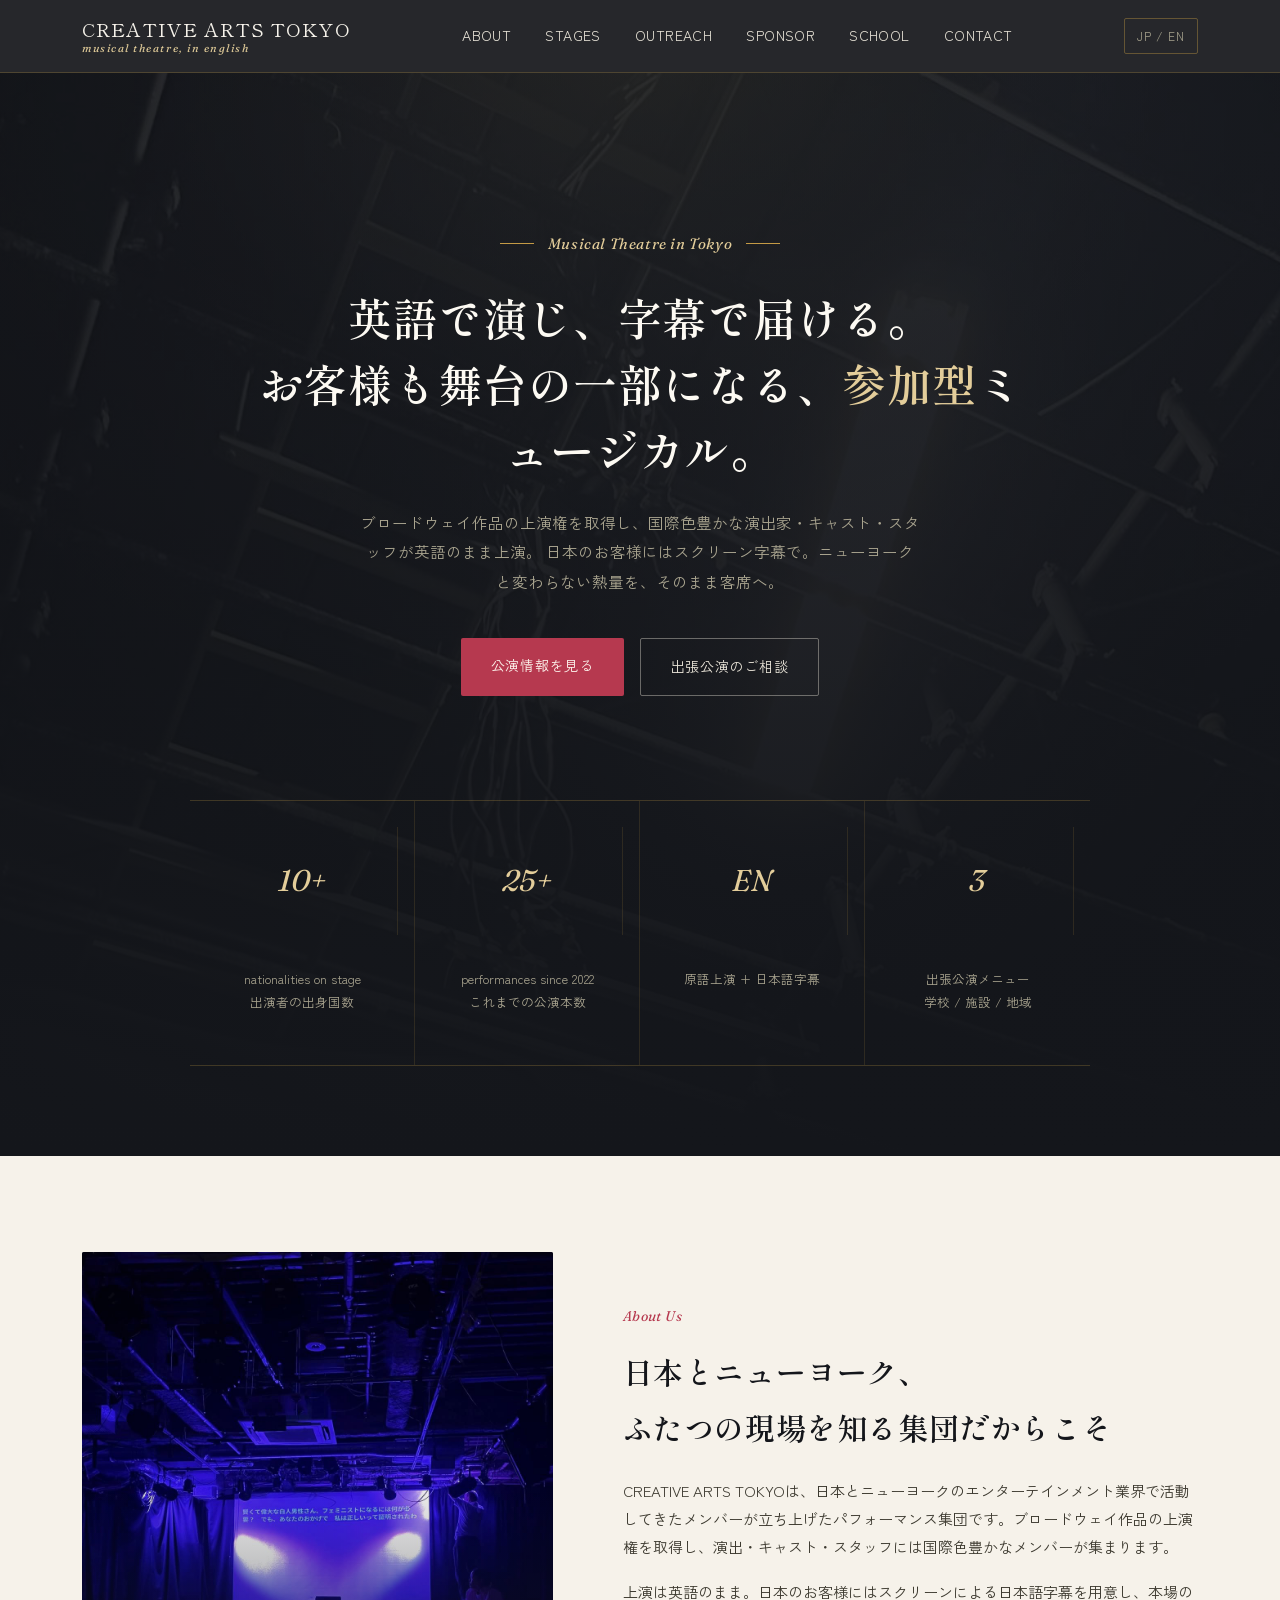
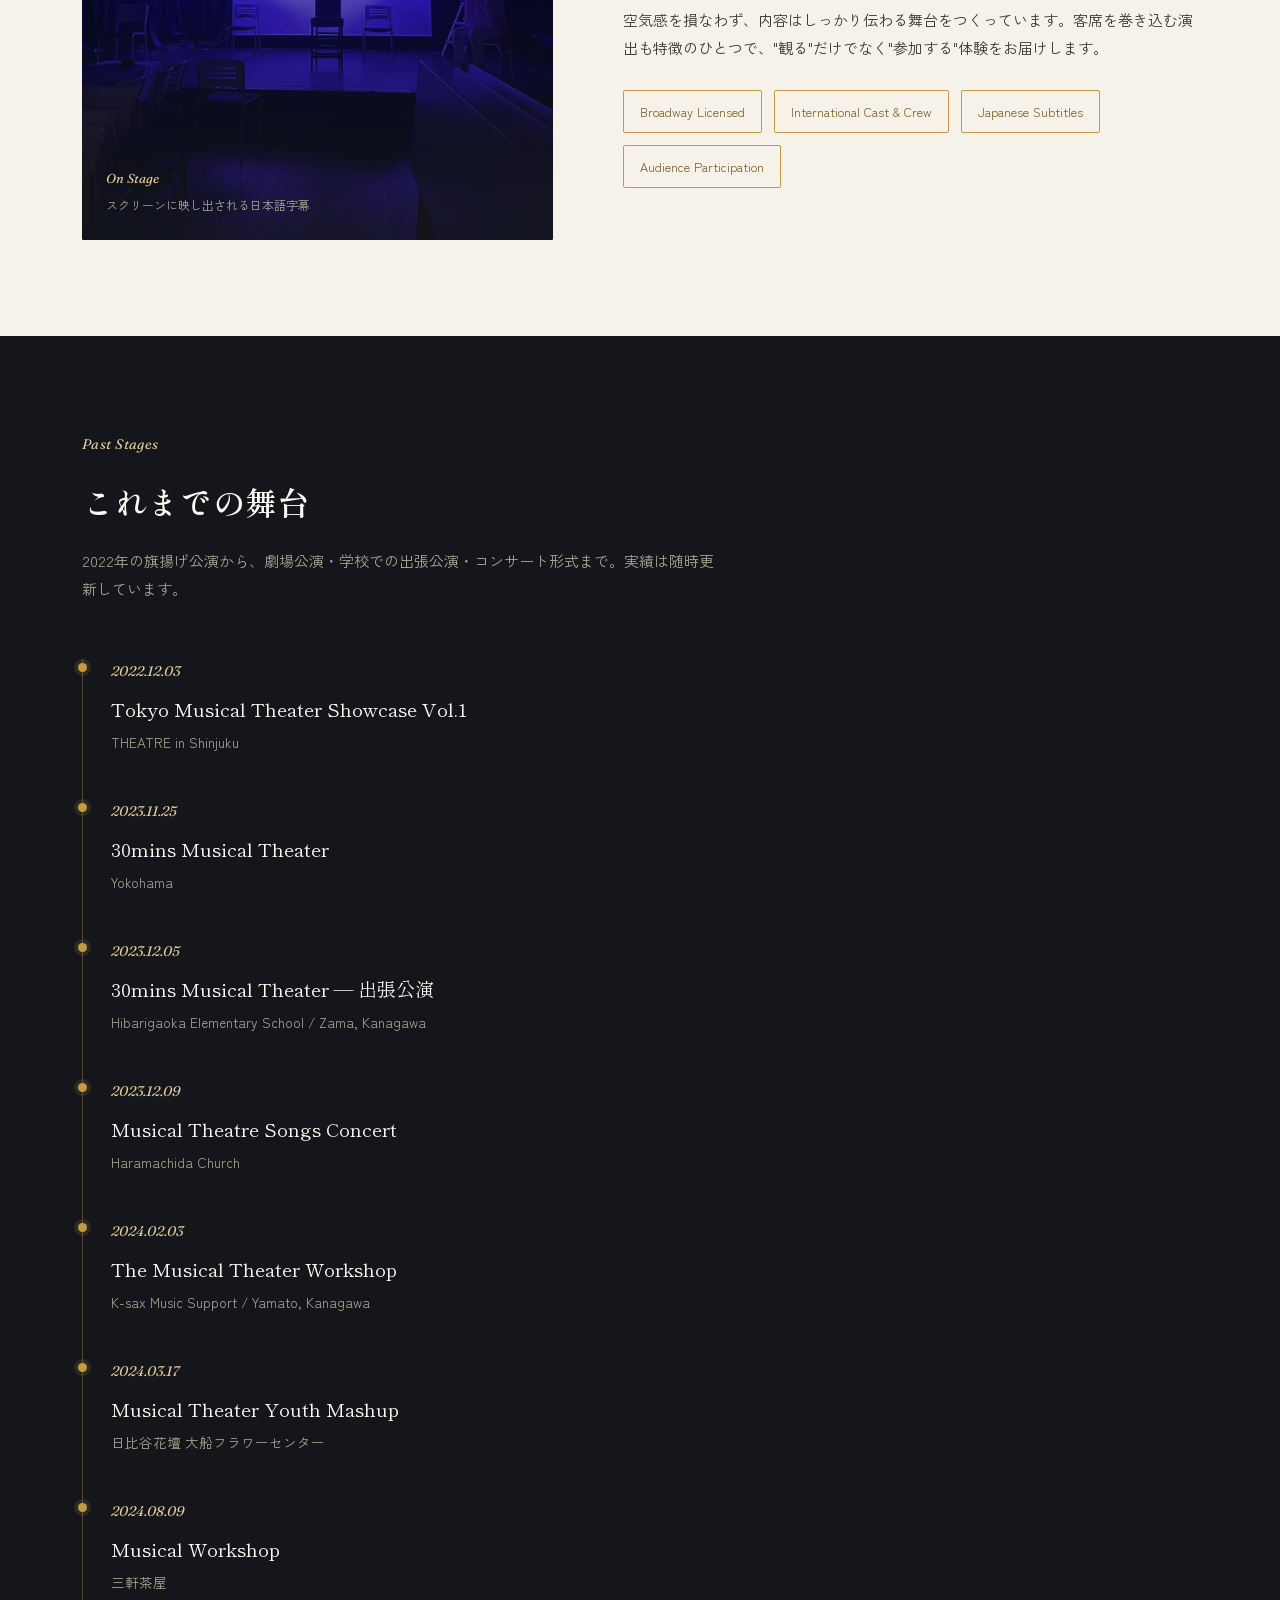
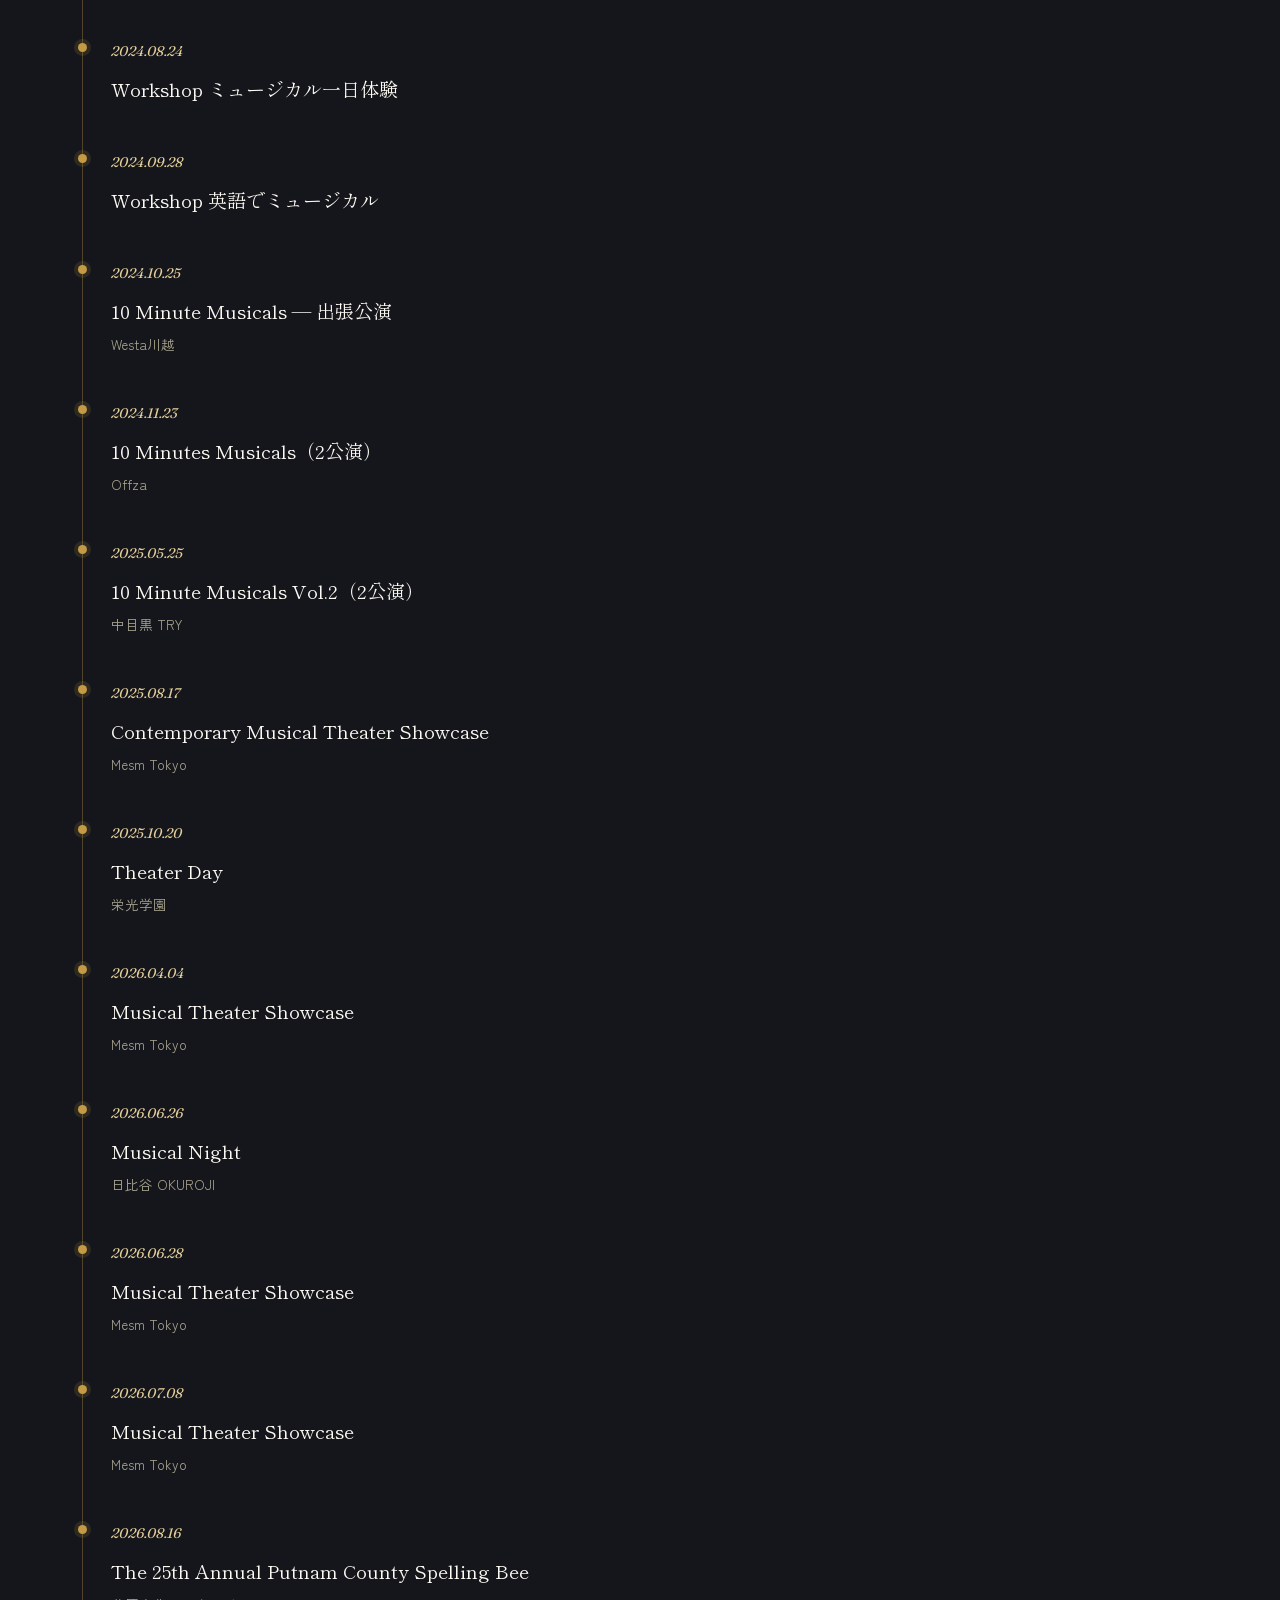
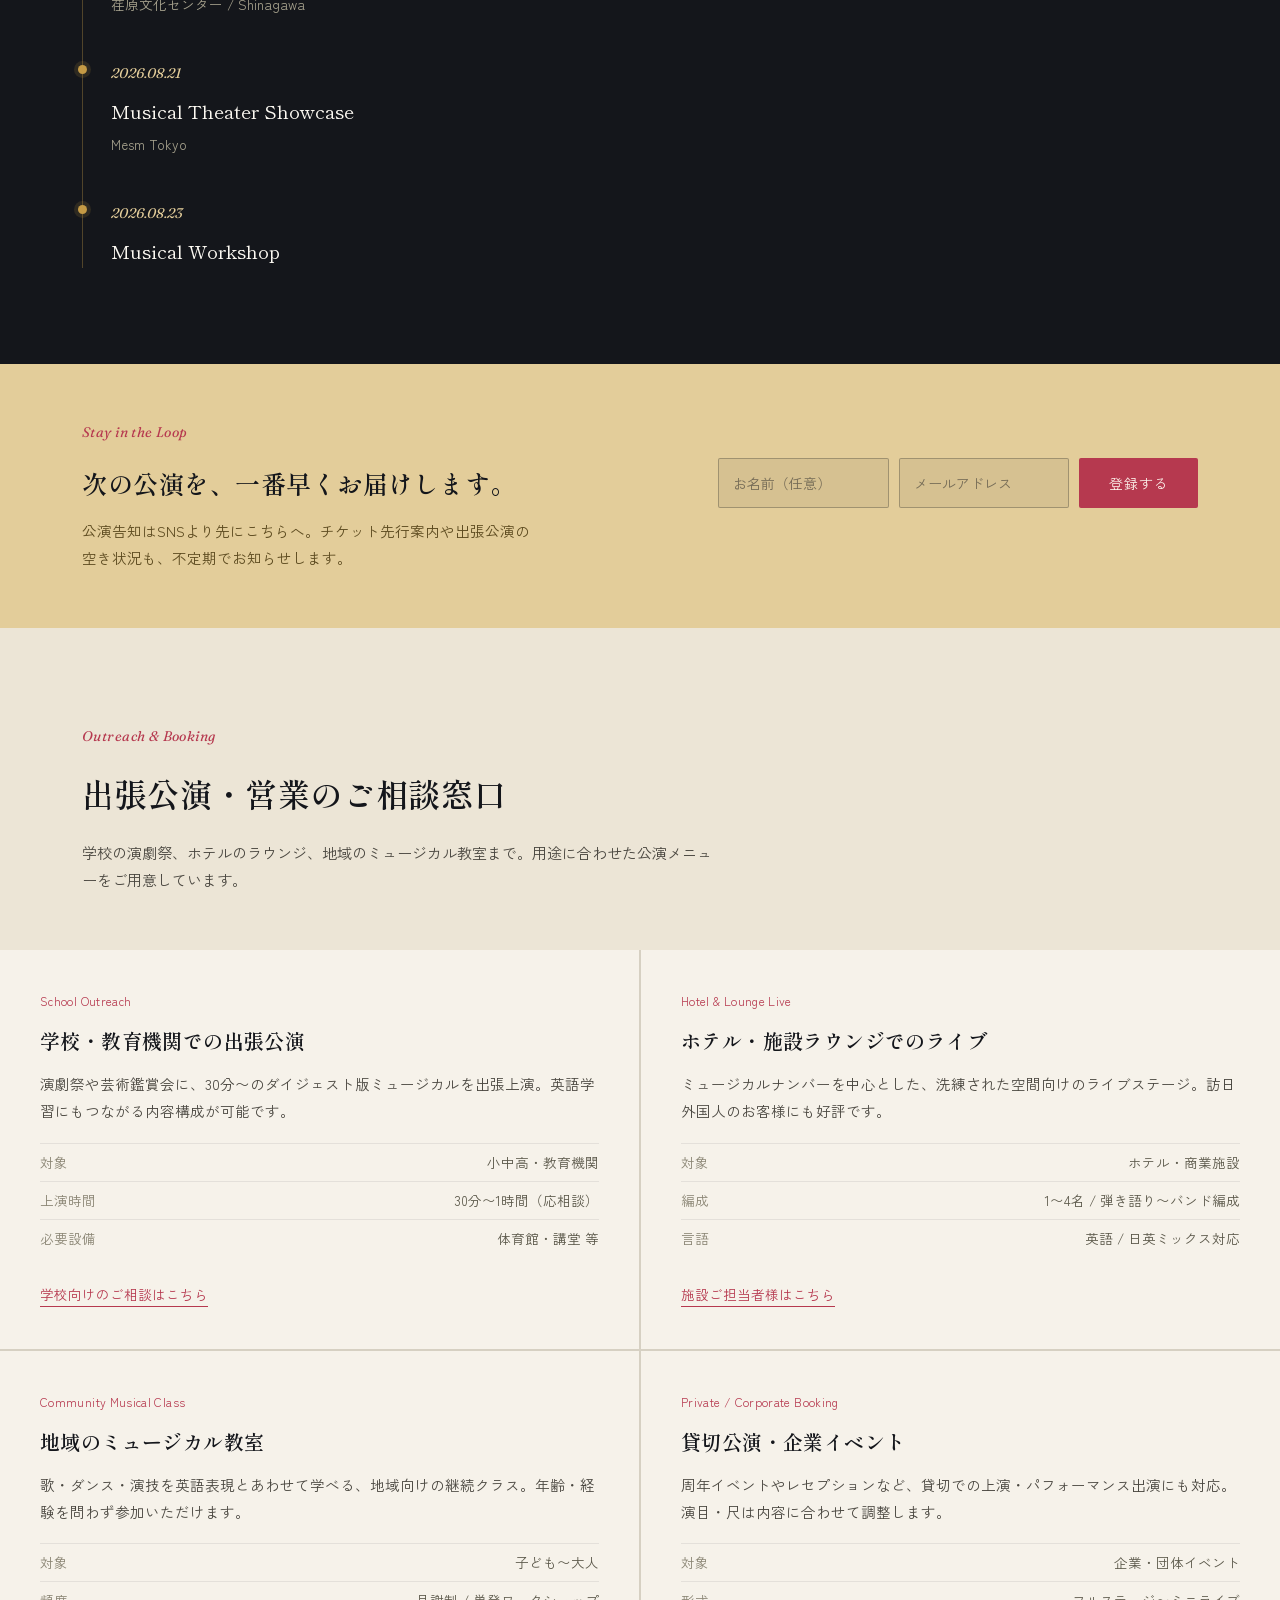
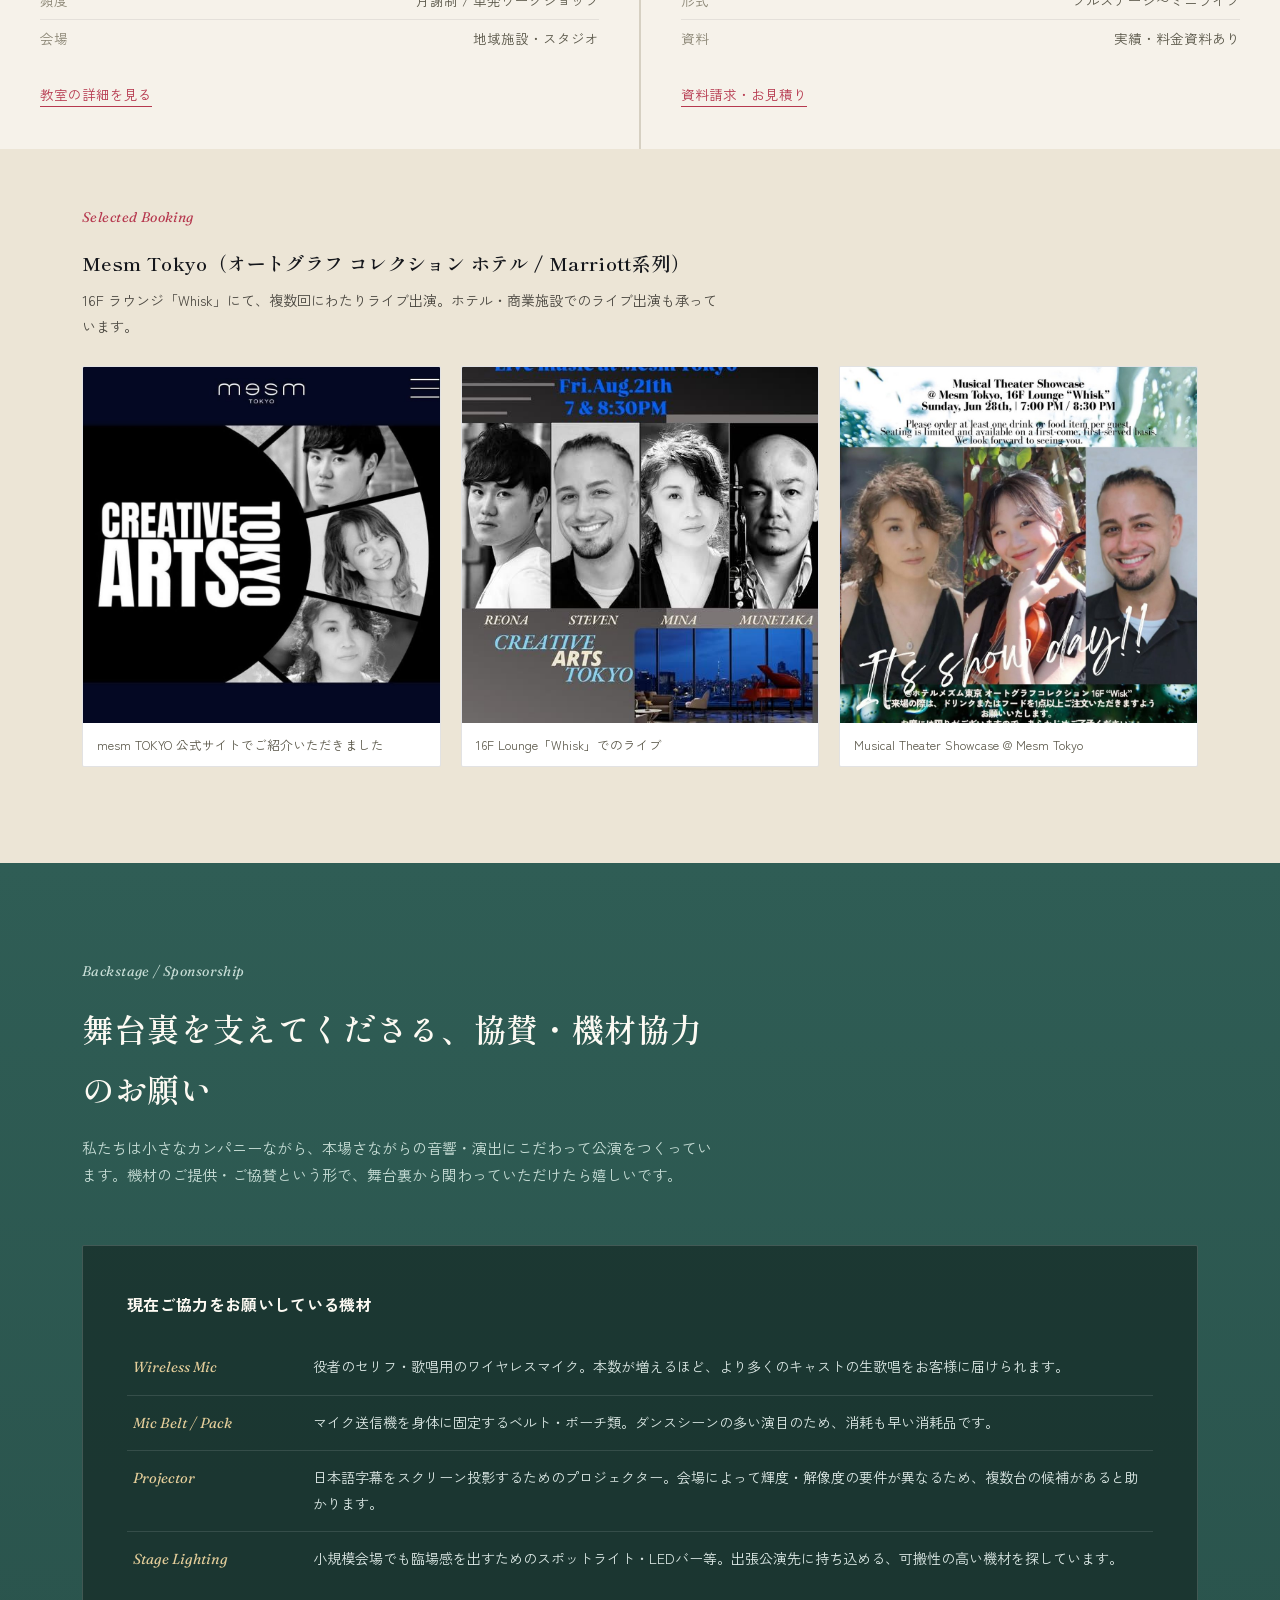
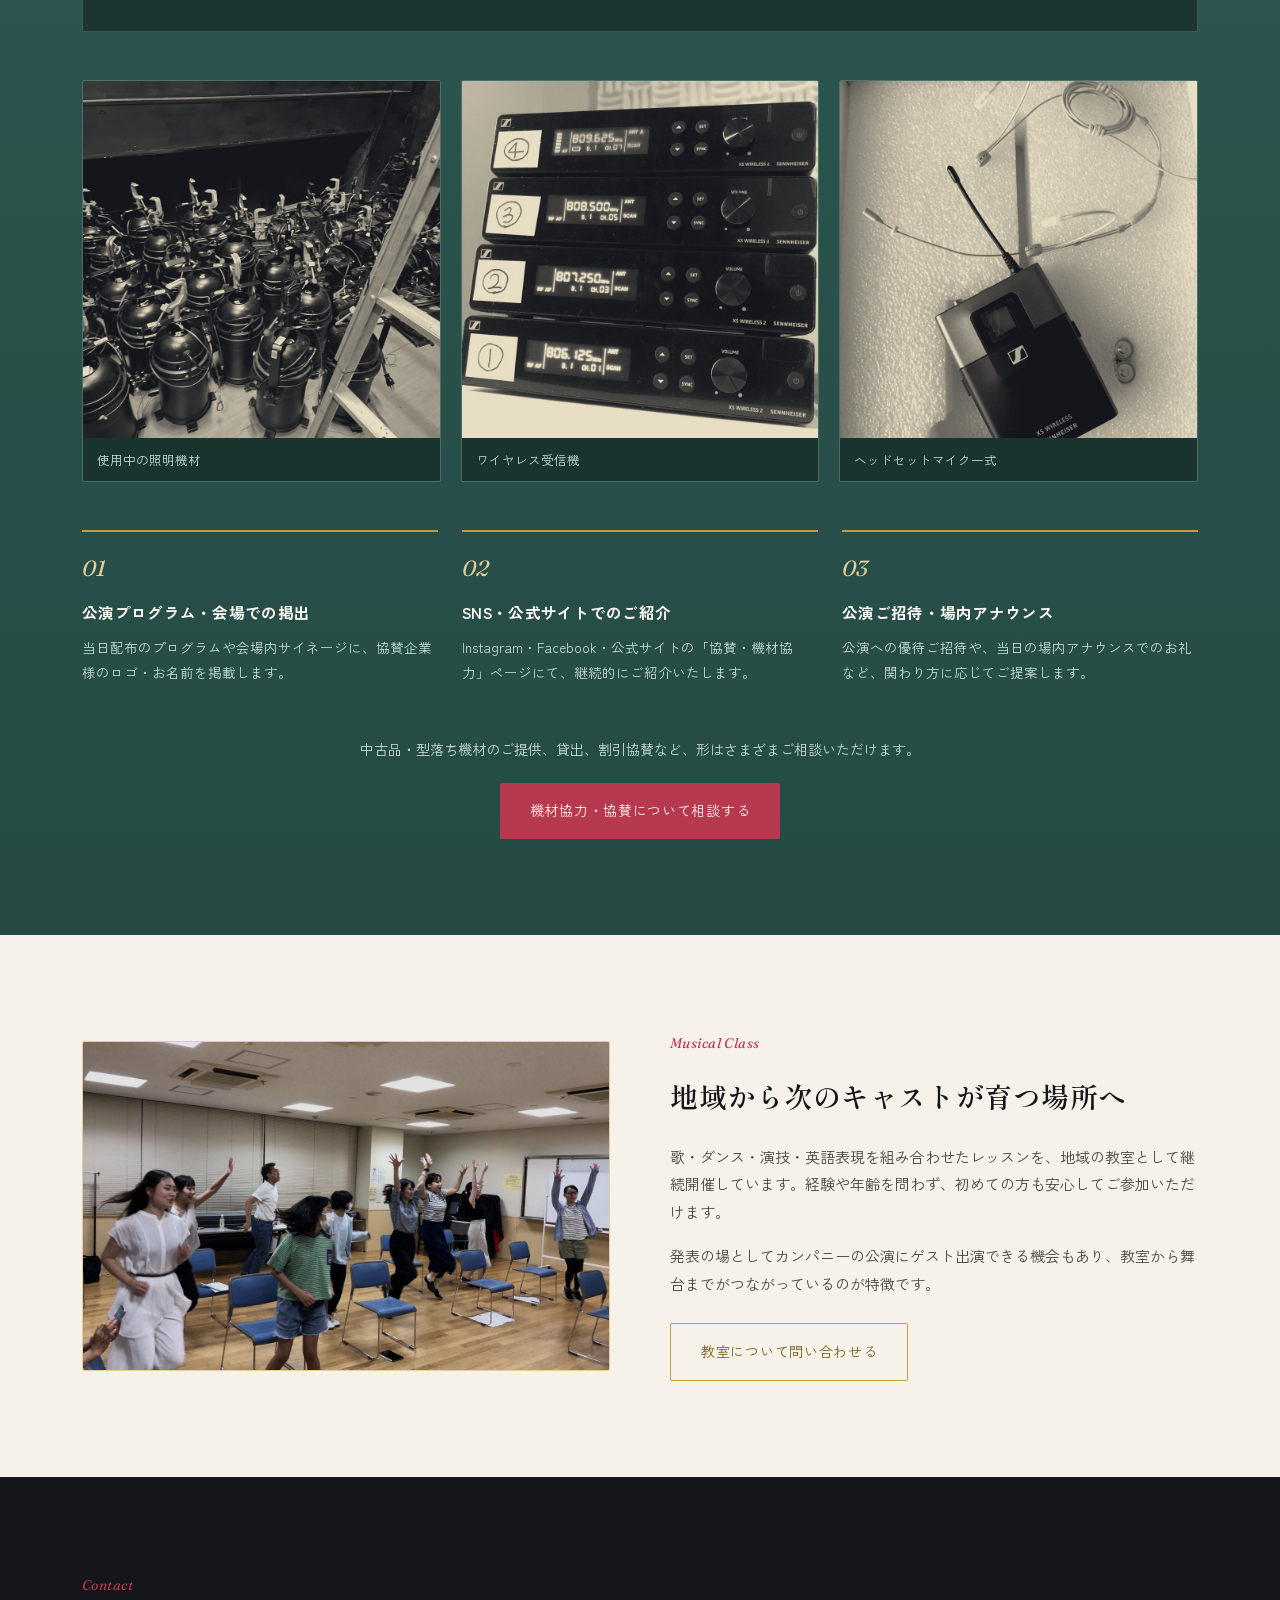
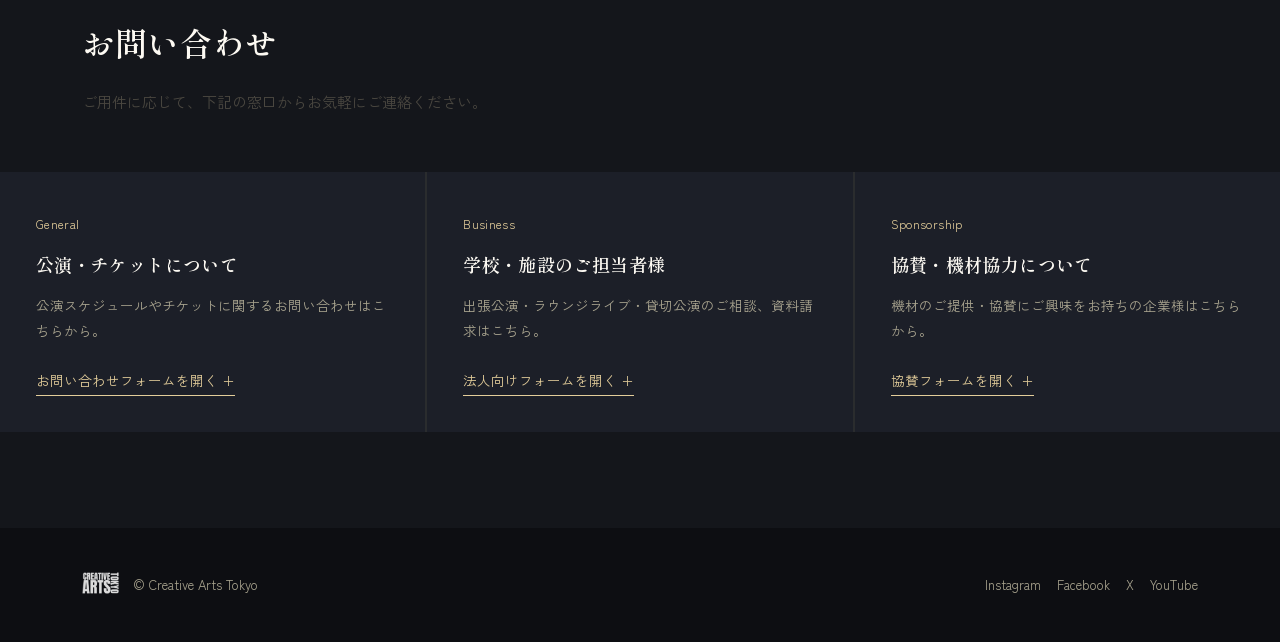
==== commit 1d9e9998: "Update index.html" ====
--- a/index.html
+++ b/index.html
@@ -43,7 +43,7 @@
   </svg>
 
   <div class="hero-inner">
-    <div class="eyebrow-line">Broadway Licensed Musical Theatre in Tokyo</div>
+    <div class="eyebrow-line">Musical Theatre in Tokyo</div>
     <h1>英語で演じ、字幕で届ける。<br>お客様も舞台の一部になる、<em>参加型</em>ミュージカル。</h1>
     <p class="hero-sub">
       ブロードウェイ作品の上演権を取得し、国際色豊かな演出家・キャスト・スタッフが英語のまま上演。
